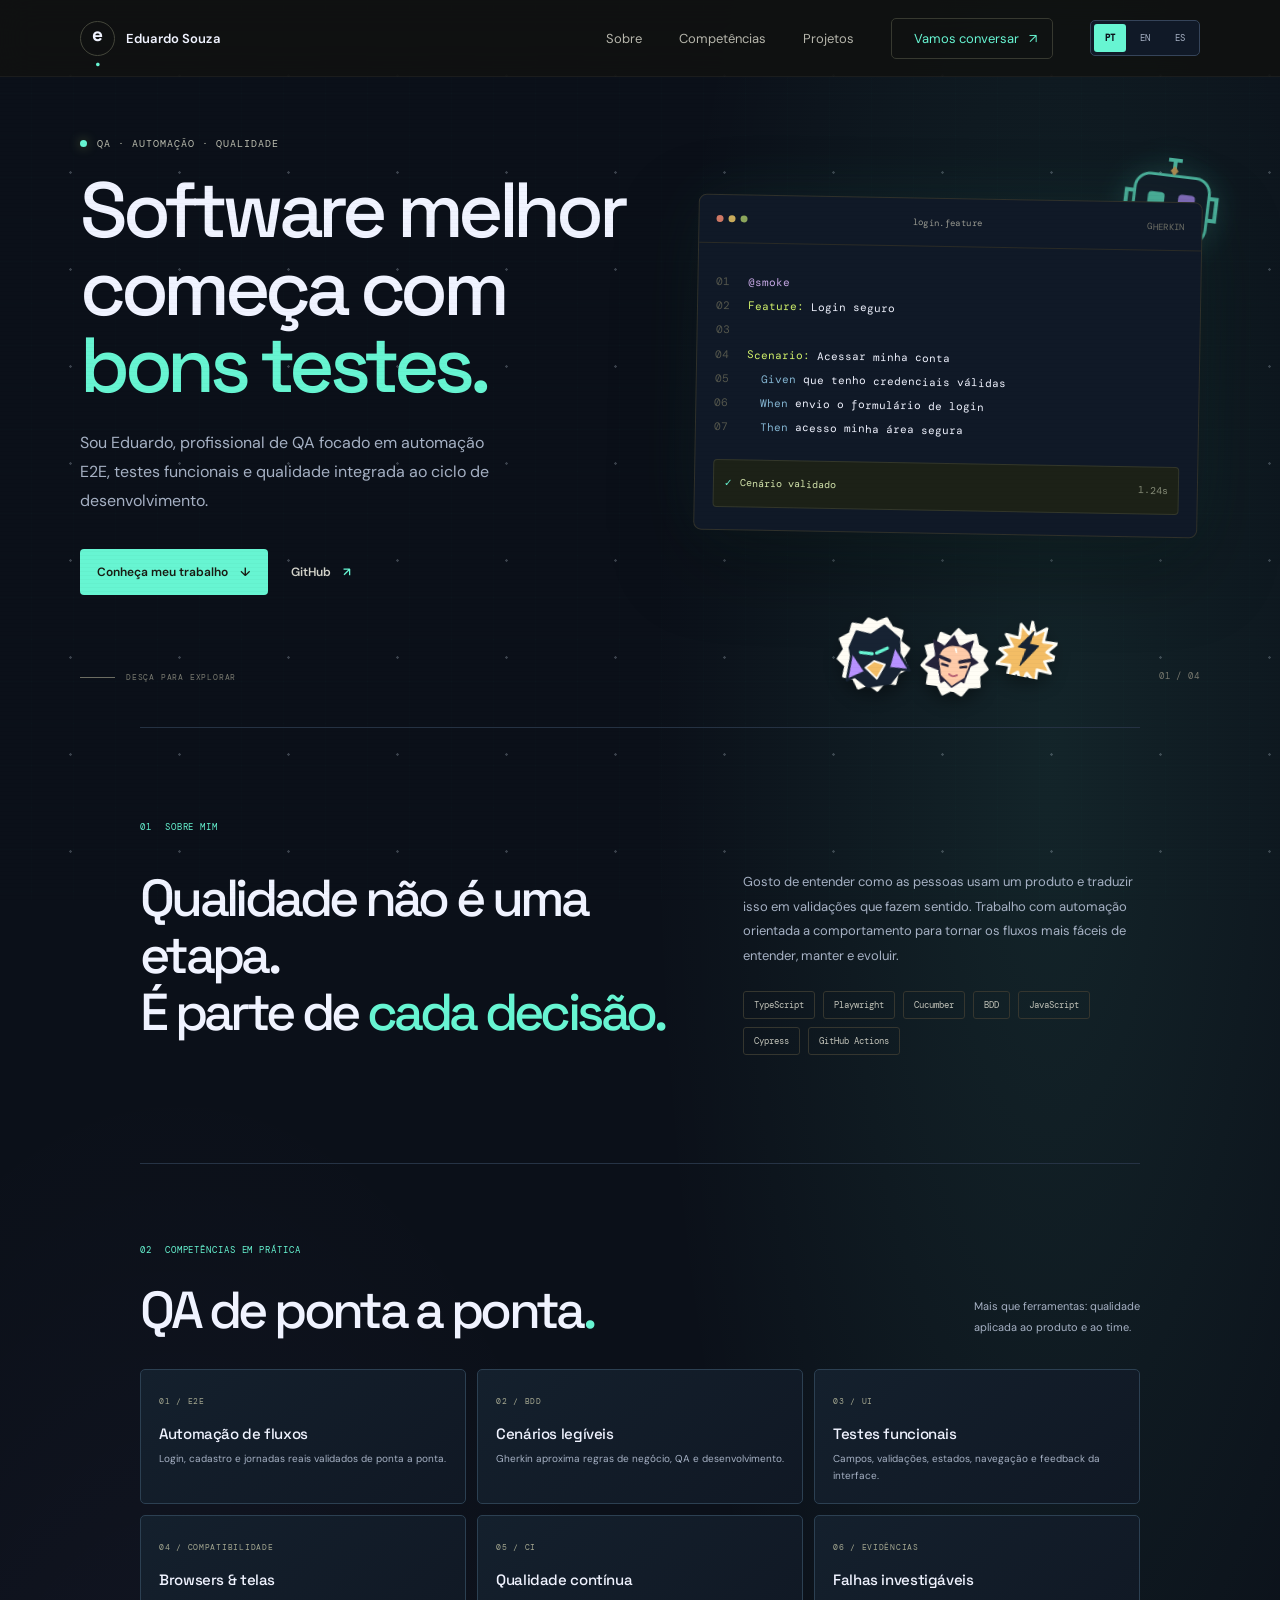
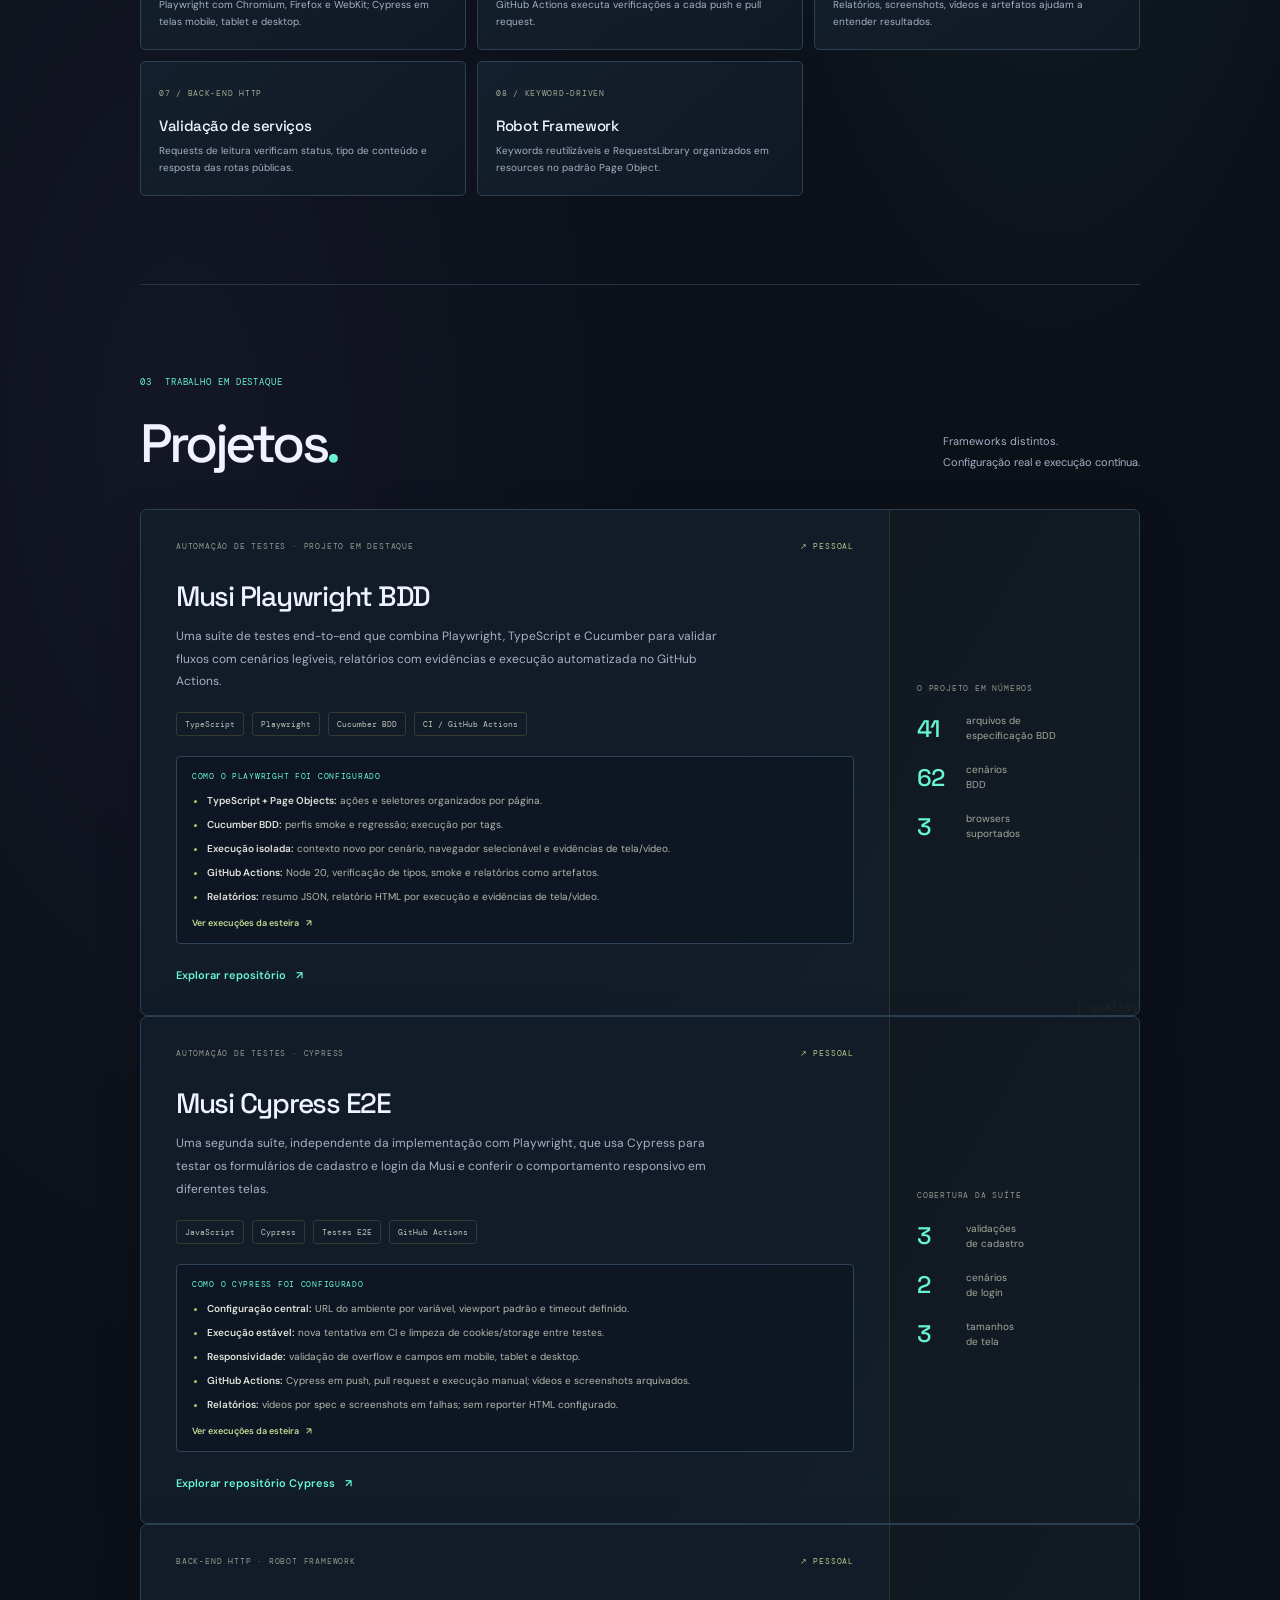
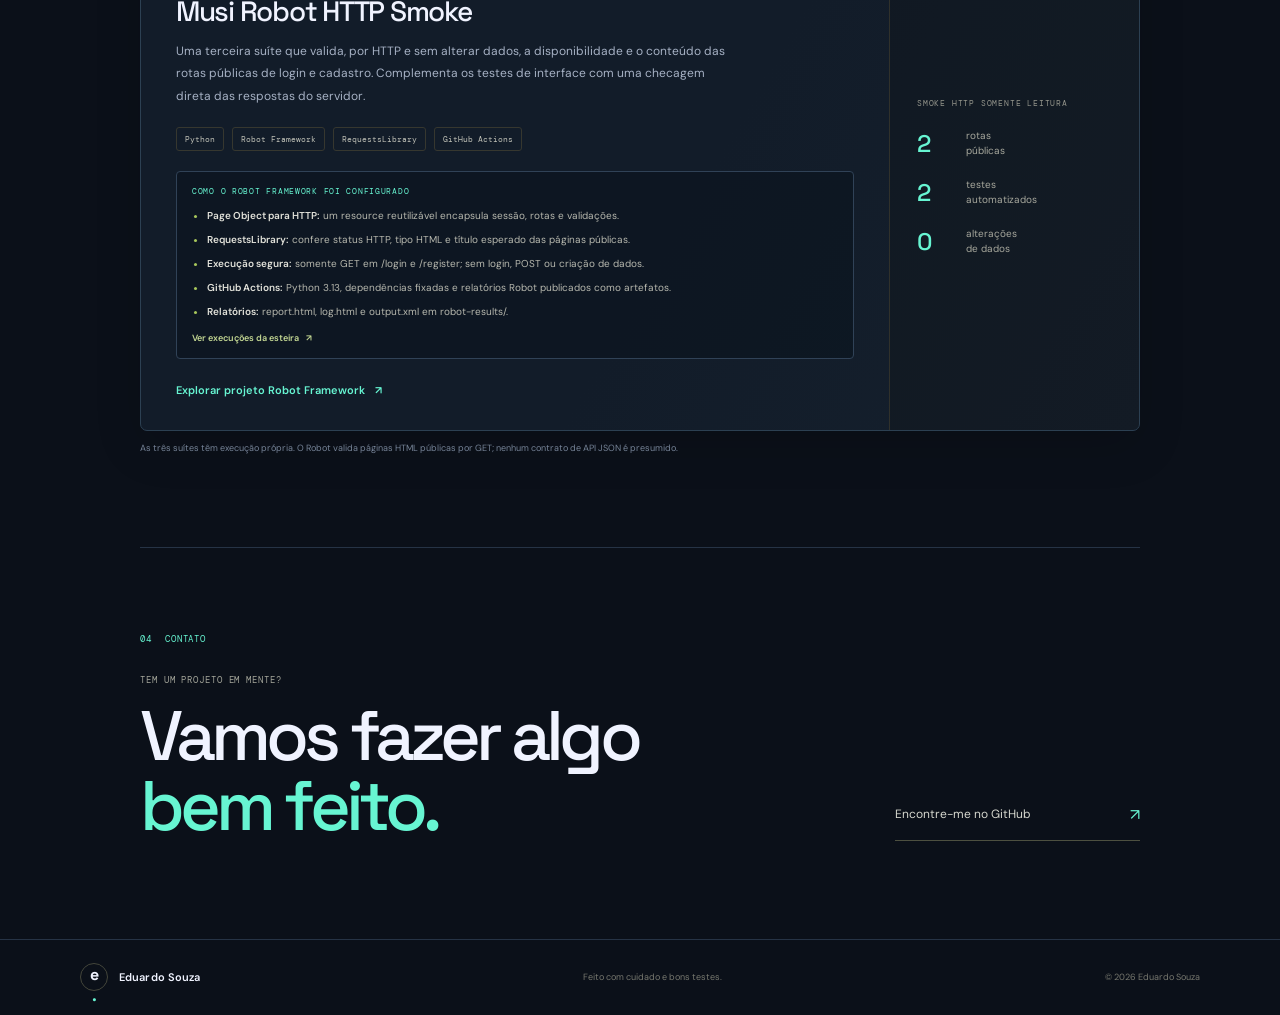
==== index.html @ c103a5ad "feat: add original comic and manga stickers Co-authored-by: Copilot <223556219+Copilot@users.noreply" ====
<!doctype html>
<html lang="pt-BR">
  <head>
    <meta charset="utf-8">
    <meta name="viewport" content="width=device-width, initial-scale=1">
    <meta
      name="description"
      content="Portfólio de Eduardo Souza: qualidade de software, automação de testes e desenvolvimento de soluções confiáveis."
    >
    <meta name="theme-color" content="#0b1019">
    <title>Eduardo Souza — QA & Automação</title>
    <link rel="icon" href="favicon.svg" type="image/svg+xml">
    <link rel="preconnect" href="https://fonts.googleapis.com">
    <link rel="preconnect" href="https://fonts.gstatic.com" crossorigin>
    <link
      href="https://fonts.googleapis.com/css2?family=DM+Mono:wght@400;500&family=DM+Sans:wght@400;500;600;700&family=Space+Grotesk:wght@400;500;600;700&display=swap"
      rel="stylesheet"
    >
    <link rel="stylesheet" href="styles.css?v=stickers-v1">
    <script src="script.js?v=a564b62" defer></script>
  </head>
  <body>
    <a class="skip-link" href="#conteudo" data-i18n="skip">Pular para o conteúdo</a>

    <header class="site-header">
      <nav class="navigation shell" aria-label="Navegação principal" data-i18n-aria="navLabel">
        <a class="wordmark" href="#inicio" aria-label="Eduardo Souza, início" data-i18n-aria="homeLabel">
          <span class="wordmark-mark" aria-hidden="true">e<span>.</span></span>
          <span class="wordmark-name">Eduardo Souza</span>
        </a>
        <button
          class="menu-toggle"
          type="button"
          aria-expanded="false"
          aria-controls="navigation-links"
          aria-label="Abrir menu"
        >
          <span></span>
          <span></span>
        </button>
        <div class="navigation-links" id="navigation-links">
          <a href="#sobre" data-i18n="navAbout">Sobre</a>
          <a href="#competencias" data-i18n="navSkills">Competências</a>
          <a href="#projetos" data-i18n="navProjects">Projetos</a>
          <a class="nav-contact" href="#contato"><span data-i18n="navContact">Vamos conversar</span> <span aria-hidden="true">↗</span></a>
          <div class="language-picker" role="group" aria-label="Selecionar idioma" data-i18n-aria="languageLabel">
            <button type="button" lang="pt-BR" data-language="pt" aria-pressed="true">PT</button>
            <button type="button" lang="en" data-language="en" aria-pressed="false">EN</button>
            <button type="button" lang="es" data-language="es" aria-pressed="false">ES</button>
          </div>
        </div>
      </nav>
    </header>

    <main id="conteudo">
      <section class="hero shell" id="inicio" aria-labelledby="hero-title">
        <div class="hero-copy">
          <p class="eyebrow"><span class="status-dot"></span> <span data-i18n="heroEyebrow">QA · AUTOMAÇÃO · QUALIDADE</span></p>
          <h1 id="hero-title" data-i18n-html="heroTitle">Software melhor<br>começa com <span>bons testes.</span></h1>
          <p class="hero-description" data-i18n="heroDescription">
            Sou Eduardo, profissional de QA focado em automação E2E, testes
            funcionais e qualidade integrada ao ciclo de desenvolvimento.
          </p>
          <div class="hero-actions">
            <a class="button button-primary" href="#projetos"><span data-i18n="heroWork">Conheça meu trabalho</span> <span aria-hidden="true">↓</span></a>
            <a
              class="button button-quiet"
              href="https://github.com/dudutronic"
              target="_blank"
              rel="noreferrer"
            >GitHub <span aria-hidden="true">↗</span></a>
          </div>
        </div>

        <div class="terminal" aria-label="Exemplo de cenário de teste automatizado" data-i18n-aria="terminalLabel">
          <div class="terminal-bar">
            <div class="terminal-dots" aria-hidden="true"><i></i><i></i><i></i></div>
            <span>login.feature</span>
            <span class="terminal-language">GHERKIN</span>
          </div>
          <div class="terminal-code">
            <p><span class="code-muted">01</span> <span class="code-purple">@smoke</span></p>
            <p><span class="code-muted">02</span> <span class="code-green">Feature:</span> <span data-i18n="terminalFeature">Login seguro</span></p>
            <p><span class="code-muted">03</span></p>
            <p><span class="code-muted">04</span> <span class="code-green">Scenario:</span> <span data-i18n="terminalScenario">Acessar minha conta</span></p>
            <p><span class="code-muted">05</span> &nbsp; <span class="code-blue">Given</span> <span data-i18n="terminalGiven">que tenho credenciais válidas</span></p>
            <p><span class="code-muted">06</span> &nbsp; <span class="code-blue">When</span> <span data-i18n="terminalWhen">envio o formulário de login</span></p>
            <p><span class="code-muted">07</span> &nbsp; <span class="code-blue">Then</span> <span data-i18n="terminalThen">acesso minha área segura</span></p>
            <div class="terminal-result"><span aria-hidden="true">✓</span> <span data-i18n="terminalResult">Cenário validado</span> <span class="result-time">1.24s</span></div>
          </div>
        </div>
        <div class="hero-mascot" aria-hidden="true">
          <svg viewBox="0 0 120 120" role="presentation">
            <path d="M60 8v14M53 8h14" fill="none" stroke="currentColor" stroke-width="4" />
            <rect x="22" y="24" width="76" height="66" rx="15" fill="#141d2a" stroke="currentColor" stroke-width="3" />
            <path d="M22 43h-8v22h8m76-22h8v22h-8M38 90v12m44-12v12" fill="none" stroke="currentColor" stroke-width="4" />
            <rect x="36" y="42" width="17" height="17" rx="4" fill="#67f5d2" />
            <rect x="67" y="42" width="17" height="17" rx="4" fill="#b791ff" />
            <path d="M42 73h36" fill="none" stroke="#f3bd65" stroke-width="4" stroke-linecap="round" />
            <path d="m60 14 4 5-4 5-4-5z" fill="#f3bd65" />
          </svg>
          <span>QA-BOT / ONLINE</span>
        </div>
        <div class="sticker-cloud" aria-hidden="true">
          <svg class="sticker sticker-hero" viewBox="0 0 120 120">
            <path d="M60 4 72 12 88 8 94 23 109 31 103 47 115 60 103 73 108 90 91 96 85 111 69 106 56 117 44 105 27 109 22 93 7 87 13 71 3 58 15 45 11 28 28 22 34 8 50 13Z" fill="#fffdf5" stroke="#fffdf5" stroke-width="5" stroke-linejoin="round" />
            <path d="m23 44 15-24 22 9 23-11 20 24-7 51-18 17H42L24 91Z" fill="#172333" stroke="#172333" stroke-width="3" stroke-linejoin="round" />
            <path d="m25 54-14 40 29-8m55-31 16 39-30-8" fill="#b791ff" stroke="#172333" stroke-width="4" stroke-linejoin="round" />
            <path d="m39 54 18 5m7 0 18-5" fill="none" stroke="#67f5d2" stroke-width="5" stroke-linecap="round" />
            <path d="m43 79 15-8 16 8-16 20Z" fill="#f3bd65" stroke="#fffdf5" stroke-width="3" stroke-linejoin="round" />
          </svg>
          <svg class="sticker sticker-manga" viewBox="0 0 120 120">
            <path d="M60 4 73 14 90 10 96 27 112 35 106 52 117 66 104 79 107 97 88 100 78 115 61 107 46 117 36 102 18 102 19 83 5 72 15 56 8 39 27 32 31 14 49 19Z" fill="#fffdf5" stroke="#fffdf5" stroke-width="5" stroke-linejoin="round" />
            <path d="M26 48 20 27l20 9 14-20 11 18 22-13-5 25 17 10-17 11-2 26-21-9-18 13-6-21-23-6 15-16Z" fill="#25233a" stroke="#25233a" stroke-width="3" stroke-linejoin="round" />
            <path d="M31 57q1-25 29-26 28 1 29 26l-8 29-21 17-22-17Z" fill="#ffcba9" stroke="#25233a" stroke-width="3" stroke-linejoin="round" />
            <path d="m34 54 17 5m18 0 17-5" fill="none" stroke="#25233a" stroke-width="6" stroke-linecap="round" />
            <path d="m39 66 10 2m22 0 10-2" fill="none" stroke="#25233a" stroke-width="4" stroke-linecap="round" />
            <path d="M53 82q7 5 14 0" fill="none" stroke="#b65c72" stroke-width="3" stroke-linecap="round" />
            <path d="m59 37 2 6" stroke="#fffdf5" stroke-width="3" stroke-linecap="round" />
          </svg>
          <svg class="sticker sticker-burst" viewBox="0 0 120 120">
            <path d="m60 3 10 25 22-17-2 29 29-2-18 22 25 10-26 10 17 22-29-2 2 29-22-18-8 26-11-25-21 18 2-29-29 2 18-22L2 71l26-10L10 39l29 2-2-29 22 18Z" fill="#f3bd65" stroke="#fffdf5" stroke-width="6" stroke-linejoin="round" />
            <path d="m67 21-27 39h18l-7 38 31-48H62Z" fill="#172333" stroke="#172333" stroke-width="2" stroke-linejoin="round" />
          </svg>
        </div>

        <a class="scroll-hint" href="#sobre"><span class="scroll-line"></span> <span data-i18n="scrollHint">DESÇA PARA EXPLORAR</span></a>
        <span class="hero-index" aria-hidden="true">01 / 04</span>
      </section>

      <section class="about section-shell" id="sobre" aria-labelledby="about-title">
        <div class="section-label"><span>01</span> <span data-i18n="aboutLabel">SOBRE MIM</span></div>
        <div class="about-content">
          <h2 id="about-title" data-i18n-html="aboutTitle">Qualidade não é uma etapa.<br>É parte de <span>cada decisão.</span></h2>
          <div class="about-details">
            <p data-i18n="aboutDescription">
              Gosto de entender como as pessoas usam um produto e traduzir isso
              em validações que fazem sentido. Trabalho com automação orientada
              a comportamento para tornar os fluxos mais fáceis de entender,
              manter e evoluir.
            </p>
            <div class="skill-list" aria-label="Tecnologias e práticas" data-i18n-aria="skillsLabel">
              <span>TypeScript</span>
              <span>Playwright</span>
              <span>Cucumber</span>
              <span>BDD</span>
              <span>JavaScript</span>
              <span>Cypress</span>
              <span>GitHub Actions</span>
            </div>
          </div>
        </div>
      </section>

      <section class="competencies section-shell" id="competencias" aria-labelledby="competencies-title">
        <div class="section-heading">
          <div>
            <div class="section-label"><span>02</span> <span data-i18n="skillsLabelTitle">COMPETÊNCIAS EM PRÁTICA</span></div>
            <h2 id="competencies-title"><span data-i18n="skillsTitle">QA de ponta a ponta</span><span class="accent-dot">.</span></h2>
          </div>
          <p data-i18n-html="skillsIntro">Mais que ferramentas: qualidade<br>aplicada ao produto e ao time.</p>
        </div>

        <div class="competency-grid">
          <article class="competency-card">
            <span class="competency-index" data-i18n="skill1Index">01 / E2E</span>
            <h3 data-i18n="skill1Title">Automação de fluxos</h3>
            <p data-i18n="skill1Description">Login, cadastro e jornadas reais validados de ponta a ponta.</p>
          </article>
          <article class="competency-card">
            <span class="competency-index" data-i18n="skill2Index">02 / BDD</span>
            <h3 data-i18n="skill2Title">Cenários legíveis</h3>
            <p data-i18n="skill2Description">Gherkin aproxima regras de negócio, QA e desenvolvimento.</p>
          </article>
          <article class="competency-card">
            <span class="competency-index" data-i18n="skill3Index">03 / UI</span>
            <h3 data-i18n="skill3Title">Testes funcionais</h3>
            <p data-i18n="skill3Description">Campos, validações, estados, navegação e feedback da interface.</p>
          </article>
          <article class="competency-card">
            <span class="competency-index" data-i18n="skill4Index">04 / COMPATIBILIDADE</span>
            <h3 data-i18n="skill4Title">Browsers & telas</h3>
            <p data-i18n="skill4Description">Playwright com Chromium, Firefox e WebKit; Cypress em telas mobile, tablet e desktop.</p>
          </article>
          <article class="competency-card">
            <span class="competency-index" data-i18n="skill5Index">05 / CI</span>
            <h3 data-i18n="skill5Title">Qualidade contínua</h3>
            <p data-i18n="skill5Description">GitHub Actions executa verificações a cada push e pull request.</p>
          </article>
          <article class="competency-card">
            <span class="competency-index" data-i18n="skill6Index">06 / EVIDÊNCIAS</span>
            <h3 data-i18n="skill6Title">Falhas investigáveis</h3>
            <p data-i18n="skill6Description">Relatórios, screenshots, vídeos e artefatos ajudam a entender resultados.</p>
          </article>
          <article class="competency-card">
            <span class="competency-index" data-i18n="skill7Index">07 / BACK-END HTTP</span>
            <h3 data-i18n="skill7Title">Validação de serviços</h3>
            <p data-i18n="skill7Description">Requests de leitura verificam status, tipo de conteúdo e resposta das rotas públicas.</p>
          </article>
          <article class="competency-card">
            <span class="competency-index" data-i18n="skill8Index">08 / KEYWORD-DRIVEN</span>
            <h3 data-i18n="skill8Title">Robot Framework</h3>
            <p data-i18n="skill8Description">Keywords reutilizáveis e RequestsLibrary organizados em resources no padrão Page Object.</p>
          </article>
        </div>
      </section>

      <section class="projects section-shell" id="projetos" aria-labelledby="projects-title">
        <div class="section-heading">
          <div>
            <div class="section-label"><span>03</span> <span data-i18n="projectsLabel">TRABALHO EM DESTAQUE</span></div>
            <h2 id="projects-title"><span data-i18n="projectsTitle">Projetos</span><span class="accent-dot">.</span></h2>
          </div>
          <p data-i18n-html="projectsIntro">Frameworks distintos.<br>Configuração real e execução contínua.</p>
        </div>

        <article class="project-card">
          <div class="project-main">
            <div class="project-topline">
              <span class="project-category" data-i18n="playwrightCategory">AUTOMAÇÃO DE TESTES · PROJETO EM DESTAQUE</span>
              <span class="project-stars" aria-label="Repositório pessoal" data-i18n-aria="personalRepo" data-i18n="personalRepo">↗ PESSOAL</span>
            </div>
            <h3>Musi Playwright BDD</h3>
            <p class="project-description" data-i18n="playwrightDescription">
              Uma suíte de testes end-to-end que combina Playwright, TypeScript e
              Cucumber para validar fluxos com cenários legíveis, relatórios com
              evidências e execução automatizada no GitHub Actions.
            </p>
            <div class="project-tags" aria-label="Tecnologias do projeto">
              <span>TypeScript</span>
              <span>Playwright</span>
              <span>Cucumber BDD</span>
              <span>CI / GitHub Actions</span>
            </div>
            <div class="framework-config">
              <p class="config-heading" data-i18n="playwrightConfigTitle">COMO O PLAYWRIGHT FOI CONFIGURADO</p>
              <ul>
                <li data-i18n-html="playwrightConfig1"><strong>TypeScript + Page Objects:</strong> ações e seletores organizados por página.</li>
                <li data-i18n-html="playwrightConfig2"><strong>Cucumber BDD:</strong> perfis smoke e regressão; execução por tags.</li>
                <li data-i18n-html="playwrightConfig3"><strong>Execução isolada:</strong> contexto novo por cenário, navegador selecionável e evidências de tela/vídeo.</li>
                <li data-i18n-html="playwrightConfig4"><strong>GitHub Actions:</strong> Node 20, verificação de tipos, smoke e relatórios como artefatos.</li>
                <li data-i18n-html="playwrightConfig5"><strong>Relatórios:</strong> resumo JSON, relatório HTML por execução e evidências de tela/vídeo.</li>
              </ul>
              <a class="config-link" href="https://github.com/dudutronic/musica-ae-qa/actions" target="_blank" rel="noreferrer"><span data-i18n="actionsLink">Ver execuções da esteira</span> <span aria-hidden="true">↗</span></a>
            </div>
            <a
              class="project-link"
              href="https://github.com/dudutronic/musica-ae-qa"
              target="_blank"
              rel="noreferrer"
            ><span data-i18n="playwrightRepoLink">Explorar repositório</span> <span aria-hidden="true">↗</span></a>
          </div>

          <div class="project-aside">
            <p class="aside-label" data-i18n="playwrightStatsLabel">O PROJETO EM NÚMEROS</p>
            <div class="project-stat">
              <strong>41</strong>
              <span data-i18n-html="playwrightStat1">arquivos de<br>especificação BDD</span>
            </div>
            <div class="project-stat">
              <strong>62</strong>
              <span data-i18n-html="playwrightStat2">cenários<br>BDD</span>
            </div>
            <div class="project-stat">
              <strong>3</strong>
              <span data-i18n-html="playwrightStat3">browsers<br>suportados</span>
            </div>
            <div class="aside-decoration" aria-hidden="true">{ quality }</div>
          </div>
        </article>

        <article class="project-card project-card-cypress">
          <div class="project-main">
            <div class="project-topline">
              <span class="project-category" data-i18n="cypressCategory">AUTOMAÇÃO DE TESTES · CYPRESS</span>
              <span class="project-stars" aria-label="Repositório pessoal" data-i18n-aria="personalRepo" data-i18n="personalRepo">↗ PESSOAL</span>
            </div>
            <h3>Musi Cypress E2E</h3>
            <p class="project-description" data-i18n="cypressDescription">
              Uma segunda suíte, independente da implementação com Playwright,
              que usa Cypress para testar os formulários de cadastro e login da
              Musi e conferir o comportamento responsivo em diferentes telas.
            </p>
            <div class="project-tags" aria-label="Tecnologias do projeto Cypress">
              <span>JavaScript</span>
              <span>Cypress</span>
              <span>Testes E2E</span>
              <span>GitHub Actions</span>
            </div>
            <div class="framework-config">
              <p class="config-heading" data-i18n="cypressConfigTitle">COMO O CYPRESS FOI CONFIGURADO</p>
              <ul>
                <li data-i18n-html="cypressConfig1"><strong>Configuração central:</strong> URL do ambiente por variável, viewport padrão e timeout definido.</li>
                <li data-i18n-html="cypressConfig2"><strong>Execução estável:</strong> nova tentativa em CI e limpeza de cookies/storage entre testes.</li>
                <li data-i18n-html="cypressConfig3"><strong>Responsividade:</strong> validação de overflow e campos em mobile, tablet e desktop.</li>
                <li data-i18n-html="cypressConfig4"><strong>GitHub Actions:</strong> Cypress em push, pull request e execução manual; vídeos e screenshots arquivados.</li>
                <li data-i18n-html="cypressConfig5"><strong>Relatórios:</strong> vídeos por spec e screenshots em falhas; sem reporter HTML configurado.</li>
              </ul>
              <a class="config-link" href="https://github.com/dudutronic/musica-ae-qa-cypress/actions" target="_blank" rel="noreferrer"><span data-i18n="actionsLink">Ver execuções da esteira</span> <span aria-hidden="true">↗</span></a>
            </div>
            <a
              class="project-link"
              href="https://github.com/dudutronic/musica-ae-qa-cypress"
              target="_blank"
              rel="noreferrer"
            ><span data-i18n="cypressRepoLink">Explorar repositório Cypress</span> <span aria-hidden="true">↗</span></a>
          </div>

          <div class="project-aside">
            <p class="aside-label" data-i18n="cypressStatsLabel">COBERTURA DA SUÍTE</p>
            <div class="project-stat">
              <strong>3</strong>
              <span data-i18n-html="cypressStat1">validações<br>de cadastro</span>
            </div>
            <div class="project-stat">
              <strong>2</strong>
              <span data-i18n-html="cypressStat2">cenários<br>de login</span>
            </div>
            <div class="project-stat">
              <strong>3</strong>
              <span data-i18n-html="cypressStat3">tamanhos<br>de tela</span>
            </div>
          </div>
        </article>
        <article class="project-card project-card-robot">
          <div class="project-main">
            <div class="project-topline">
              <span class="project-category" data-i18n="robotCategory">BACK-END HTTP · ROBOT FRAMEWORK</span>
              <span class="project-stars" aria-label="Repositório pessoal" data-i18n-aria="personalRepo" data-i18n="personalRepo">↗ PESSOAL</span>
            </div>
            <h3>Musi Robot HTTP Smoke</h3>
            <p class="project-description" data-i18n="robotDescription">
              Uma terceira suíte que valida, por HTTP e sem alterar dados, a
              disponibilidade e o conteúdo das rotas públicas de login e
              cadastro. Complementa os testes de interface com uma checagem
              direta das respostas do servidor.
            </p>
            <div class="project-tags" aria-label="Tecnologias do projeto Robot Framework">
              <span>Python</span>
              <span>Robot Framework</span>
              <span>RequestsLibrary</span>
              <span>GitHub Actions</span>
            </div>
            <div class="framework-config">
              <p class="config-heading" data-i18n="robotConfigTitle">COMO O ROBOT FRAMEWORK FOI CONFIGURADO</p>
              <ul>
                <li data-i18n-html="robotConfig1"><strong>Page Object para HTTP:</strong> um resource reutilizável encapsula sessão, rotas e validações.</li>
                <li data-i18n-html="robotConfig2"><strong>RequestsLibrary:</strong> confere status HTTP, tipo HTML e título esperado das páginas públicas.</li>
                <li data-i18n-html="robotConfig3"><strong>Execução segura:</strong> somente GET em /login e /register; sem login, POST ou criação de dados.</li>
                <li data-i18n-html="robotConfig4"><strong>GitHub Actions:</strong> Python 3.13, dependências fixadas e relatórios Robot publicados como artefatos.</li>
                <li data-i18n-html="robotConfig5"><strong>Relatórios:</strong> report.html, log.html e output.xml em robot-results/.</li>
              </ul>
              <a class="config-link" href="https://github.com/dudutronic/musica-ae-qa-robot-api/actions" target="_blank" rel="noreferrer"><span data-i18n="actionsLink">Ver execuções da esteira</span> <span aria-hidden="true">↗</span></a>
            </div>
            <a
              class="project-link"
              href="https://github.com/dudutronic/musica-ae-qa-robot-api"
              target="_blank"
              rel="noreferrer"
            ><span data-i18n="robotRepoLink">Explorar projeto Robot Framework</span> <span aria-hidden="true">↗</span></a>
          </div>

          <div class="project-aside">
            <p class="aside-label" data-i18n="robotStatsLabel">SMOKE HTTP SOMENTE LEITURA</p>
            <div class="project-stat">
              <strong>2</strong>
              <span data-i18n-html="robotStat1">rotas<br>públicas</span>
            </div>
            <div class="project-stat">
              <strong>2</strong>
              <span data-i18n-html="robotStat2">testes<br>automatizados</span>
            </div>
            <div class="project-stat">
              <strong>0</strong>
              <span data-i18n-html="robotStat3">alterações<br>de dados</span>
            </div>
          </div>
        </article>
        <p class="project-note" data-i18n="projectNote">As três suítes têm execução própria. O Robot valida páginas HTML públicas por GET; nenhum contrato de API JSON é presumido.</p>
      </section>

      <section class="contact section-shell" id="contato" aria-labelledby="contact-title">
        <div class="section-label"><span>04</span> <span data-i18n="contactLabel">CONTATO</span></div>
        <div class="contact-content">
          <div>
            <p class="eyebrow" data-i18n="contactEyebrow">TEM UM PROJETO EM MENTE?</p>
            <h2 id="contact-title" data-i18n-html="contactTitle">Vamos fazer algo<br><span>bem feito.</span></h2>
          </div>
          <a
            class="contact-link"
            href="https://github.com/dudutronic"
            target="_blank"
            rel="noreferrer"
          >
            <span data-i18n="contactLink">Encontre-me no GitHub</span>
            <span class="contact-arrow" aria-hidden="true">↗</span>
          </a>
        </div>
      </section>
    </main>

    <footer class="site-footer">
      <div class="footer-inner shell">
        <a class="wordmark footer-wordmark" href="#inicio" aria-label="Eduardo Souza, início" data-i18n-aria="homeLabel">
          <span class="wordmark-mark" aria-hidden="true">e<span>.</span></span>
          <span class="wordmark-name">Eduardo Souza</span>
        </a>
        <p data-i18n="footerNote">Feito com cuidado e bons testes.</p>
        <span>© <span id="current-year">2025</span> Eduardo Souza</span>
      </div>
    </footer>
  </body>
</html>
---- styles.css ----
:root {
  color-scheme: dark;
  --background: #0b1019;
  --surface: #111a27;
  --surface-raised: #172333;
  --text: #f0f3ff;
  --muted: #a6b1c4;
  --subtle: #768397;
  --accent: #67f5d2;
  --line: #263345;
  --purple: #b791ff;
  --amber: #f3bd65;
  --mono: "DM Mono", monospace;
  --sans: "DM Sans", sans-serif;
  --display: "Space Grotesk", sans-serif;
}

* {
  box-sizing: border-box;
}

html {
  scroll-behavior: smooth;
  scroll-padding-top: 6rem;
}

body {
  min-width: 320px;
  margin: 0;
  background:
    radial-gradient(ellipse at 82% 18%, rgb(103 245 210 / 9%), transparent 25rem),
    radial-gradient(ellipse at 14% 48%, rgb(183 145 255 / 5%), transparent 30rem),
    var(--background);
  color: var(--text);
  font-family: var(--sans);
  -webkit-font-smoothing: antialiased;
}

body::before {
  position: fixed;
  z-index: 0;
  inset: 0;
  background-image:
    radial-gradient(circle, rgb(230 242 255 / 52%) 0 1px, transparent 1.5px),
    linear-gradient(rgb(103 245 210 / 3%) 1px, transparent 1px),
    linear-gradient(90deg, rgb(103 245 210 / 3%) 1px, transparent 1px);
  background-position: 16px 27px, center center, center center;
  background-size: 109px 97px, 42px 42px, 42px 42px;
  content: "";
  opacity: 0.42;
  pointer-events: none;
}

body::after {
  position: fixed;
  z-index: 8;
  inset: 0;
  background: repeating-linear-gradient(transparent 0 3px, rgb(0 0 0 / 4%) 4px);
  content: "";
  pointer-events: none;
}

a {
  color: inherit;
  text-decoration: none;
}

a:focus-visible,
button:focus-visible {
  outline: 2px solid var(--accent);
  outline-offset: 5px;
}

::selection {
  background: var(--accent);
  color: var(--background);
}

.shell {
  width: min(1120px, calc(100% - 64px));
  margin-inline: auto;
}

.section-shell {
  width: min(1000px, calc(100% - 64px));
  margin-inline: auto;
}

.skip-link {
  position: absolute;
  z-index: 20;
  top: 12px;
  left: 12px;
  padding: 10px 14px;
  transform: translateY(-160%);
  background: var(--accent);
  color: var(--background);
  font-weight: 700;
}

.skip-link:focus {
  transform: translateY(0);
}

.site-header {
  position: sticky;
  z-index: 10;
  top: 0;
  border-bottom: 1px solid rgb(255 255 255 / 5%);
  background: rgb(17 18 16 / 88%);
  backdrop-filter: blur(16px);
}

main,
.site-footer {
  position: relative;
  z-index: 1;
}

.navigation,
.navigation-links,
.wordmark {
  display: flex;
  align-items: center;
}

.navigation {
  min-height: 76px;
  justify-content: space-between;
}

.wordmark {
  gap: 11px;
}

.wordmark-mark {
  display: grid;
  width: 35px;
  height: 35px;
  place-items: center;
  border: 1px solid #44463b;
  border-radius: 50%;
  font-family: var(--display);
  font-size: 19px;
  font-weight: 700;
}

.wordmark-mark span {
  color: var(--accent);
}

.wordmark-name {
  font-size: 13px;
  font-weight: 600;
  letter-spacing: 0.01em;
}

.navigation-links {
  gap: 37px;
  color: #b6b6ac;
  font-size: 13px;
}

.language-picker {
  display: inline-flex;
  gap: 3px;
  padding: 3px;
  border: 1px solid #35445a;
  border-radius: 5px;
  background: #101927;
}

.language-picker button {
  min-width: 32px;
  min-height: 28px;
  padding: 0 6px;
  border: 0;
  border-radius: 3px;
  background: transparent;
  color: #a6b1c4;
  cursor: pointer;
  font-family: var(--mono);
  font-size: 9px;
}

.language-picker button[aria-pressed="true"] {
  background: var(--accent);
  color: #0b1019;
  font-weight: 700;
}

.language-picker button:hover:not([aria-pressed="true"]) {
  color: var(--text);
}

.navigation-links a {
  transition: color 160ms ease;
}

.navigation-links a:hover {
  color: var(--text);
}

.navigation-links .nav-contact {
  padding: 11px 15px;
  border: 1px solid #373930;
  border-radius: 5px;
  color: var(--text);
}

.nav-contact span {
  margin-left: 7px;
  color: var(--accent);
}

.menu-toggle {
  display: none;
}

.hero {
  position: relative;
  display: grid;
  min-height: 650px;
  grid-template-columns: 1.05fr 0.95fr;
  align-items: center;
  gap: 58px;
  padding-top: 30px;
  padding-bottom: 102px;
}

.hero-mascot {
  position: absolute;
  z-index: 0;
  top: 75px;
  right: -28px;
  display: grid;
  width: 118px;
  justify-items: center;
  gap: 3px;
  color: var(--accent);
  opacity: 0.7;
  pointer-events: none;
  transform: rotate(7deg);
}

.hero-copy,
.terminal {
  position: relative;
  z-index: 1;
}

.hero-mascot svg {
  width: 100%;
  filter: drop-shadow(0 0 17px rgb(103 245 210 / 25%));
}

.hero-mascot span {
  color: var(--amber);
  font-family: var(--mono);
  font-size: 7px;
  letter-spacing: 0.12em;
}

.sticker-cloud {
  position: absolute;
  z-index: 2;
  right: 13%;
  bottom: 30px;
  display: flex;
  align-items: center;
  gap: 7px;
  pointer-events: none;
}

.sticker {
  width: 76px;
  filter: drop-shadow(0 7px 8px rgb(0 0 0 / 35%));
}

.sticker-hero {
  transform: rotate(-9deg) translateY(-5px);
}

.sticker-manga {
  width: 70px;
  transform: rotate(7deg) translateY(3px);
}

.sticker-burst {
  width: 57px;
  transform: rotate(11deg) translateY(-11px);
}

.eyebrow,
.section-label,
.project-category,
.project-stars,
.aside-label,
.terminal-bar,
.scroll-hint,
.hero-index {
  font-family: var(--mono);
  font-size: 10px;
  letter-spacing: 0.1em;
}

.eyebrow {
  display: flex;
  align-items: center;
  gap: 10px;
  margin: 0 0 22px;
  color: #bbbdaf;
}

.status-dot {
  width: 7px;
  height: 7px;
  border-radius: 50%;
  background: var(--accent);
  box-shadow: 0 0 12px rgb(211 243 107 / 40%);
}

.hero h1,
.about h2,
.section-heading h2,
.contact h2 {
  margin: 0;
  font-family: var(--display);
  font-weight: 500;
  letter-spacing: -0.07em;
}

.hero h1 {
  max-width: 620px;
  font-size: clamp(52px, 6.1vw, 78px);
  line-height: 0.99;
}

.hero h1 span,
.about h2 span,
.contact h2 span {
  color: var(--accent);
}

.hero-description {
  max-width: 430px;
  margin: 25px 0 0;
  color: var(--muted);
  font-size: 16px;
  line-height: 1.8;
}

.hero-actions {
  display: flex;
  align-items: center;
  gap: 23px;
  margin-top: 33px;
}

.button {
  display: inline-flex;
  min-height: 46px;
  align-items: center;
  justify-content: center;
  gap: 12px;
  border-radius: 4px;
  font-size: 12px;
  font-weight: 600;
  transition: transform 160ms ease, background 160ms ease;
}

.button:hover {
  transform: translateY(-2px);
}

.button-primary {
  padding: 0 17px;
  background: var(--accent);
  color: #191b12;
}

.button-primary:hover {
  background: #e2ff83;
}

.button-quiet {
  color: #d2d2c9;
}

.button-quiet span {
  color: var(--accent);
}

.terminal {
  overflow: hidden;
  border: 1px solid #30312b;
  border-radius: 8px;
  background: #101927;
  box-shadow: 0 28px 80px rgb(0 0 0 / 35%), 0 0 70px rgb(103 245 210 / 7%);
  transform: rotate(1deg);
}

.terminal-bar {
  display: flex;
  height: 48px;
  align-items: center;
  justify-content: space-between;
  padding: 0 17px;
  border-bottom: 1px solid #2a2b26;
  color: #999a91;
  font-size: 9px;
  letter-spacing: 0.04em;
}

.terminal-dots {
  display: flex;
  gap: 5px;
}

.terminal-dots i {
  width: 7px;
  height: 7px;
  border-radius: 50%;
  background: #5a5c50;
}

.terminal-dots i:first-child {
  background: #cf7865;
}

.terminal-dots i:nth-child(2) {
  background: #c9ab5b;
}

.terminal-dots i:nth-child(3) {
  background: #8ca65c;
}

.terminal-language {
  color: #6d6e65;
}

.terminal-code {
  padding: 26px 18px 22px;
  font-family: var(--mono);
  font-size: clamp(9px, 1vw, 11px);
  line-height: 2.2;
  white-space: nowrap;
}

.terminal-code p {
  margin: 0;
}

.code-muted {
  display: inline-block;
  width: 25px;
  color: #55574d;
}

.code-purple {
  color: #c8a9e7;
}

.code-green {
  color: #d3f36b;
}

.code-blue {
  color: #85b7d4;
}

.terminal-result {
  display: flex;
  align-items: center;
  gap: 8px;
  margin-top: 21px;
  padding: 12px 10px;
  border: 1px solid #33372a;
  border-radius: 4px;
  background: #1c2117;
  color: #d4e5ac;
  font-size: 10px;
}

.terminal-result > span:first-child {
  color: var(--accent);
}

.result-time {
  margin-left: auto;
  color: #858b77;
}

.scroll-hint {
  position: absolute;
  bottom: 45px;
  left: 0;
  display: flex;
  align-items: center;
  gap: 11px;
  color: #797a70;
  font-size: 8px;
}

.scroll-line {
  width: 35px;
  height: 1px;
  background: #6c6d62;
}

.hero-index {
  position: absolute;
  right: 0;
  bottom: 45px;
  color: #77786e;
  font-size: 9px;
}

.about {
  padding-top: 93px;
  padding-bottom: 108px;
  border-top: 1px solid var(--line);
}

.section-label {
  display: flex;
  align-items: center;
  gap: 13px;
  color: #9c9d93;
  font-size: 9px;
}

.section-label > span {
  color: var(--accent);
}

.about-content {
  display: grid;
  grid-template-columns: 1.15fr 0.85fr;
  gap: 66px;
  margin-top: 37px;
}

.about h2 {
  font-size: clamp(36px, 4.2vw, 52px);
  line-height: 1.1;
}

.about-details p,
.section-heading > p,
.project-description {
  margin: 0;
  color: var(--muted);
  font-size: 13px;
  line-height: 1.9;
}

.skill-list,
.project-tags {
  display: flex;
  flex-wrap: wrap;
  gap: 8px;
}

.skill-list {
  margin-top: 22px;
}

.skill-list span,
.project-tags span {
  padding: 7px 10px;
  border: 1px solid #35362f;
  border-radius: 3px;
  color: #c1c2b8;
  font-family: var(--mono);
  font-size: 9px;
}

.projects {
  padding-top: 91px;
  padding-bottom: 93px;
  border-top: 1px solid var(--line);
}

.competencies {
  padding-top: 80px;
  padding-bottom: 88px;
  border-top: 1px solid var(--line);
}

.competencies .section-heading {
  margin-bottom: 26px;
}

.competencies .section-heading h2 {
  font-size: clamp(38px, 4.5vw, 52px);
}

.competency-grid {
  display: grid;
  grid-template-columns: repeat(3, minmax(0, 1fr));
  gap: 11px;
}

.competency-card {
  min-height: 135px;
  padding: 18px;
  border: 1px solid #2c4052;
  border-radius: 5px;
  background: linear-gradient(140deg, #14202d, #101824);
}

.competency-index,
.config-heading {
  color: #a4a790;
  font-family: var(--mono);
  font-size: 8px;
  letter-spacing: 0.09em;
}

.competency-card h3 {
  margin: 15px 0 7px;
  font-family: var(--display);
  font-size: 15px;
  font-weight: 500;
  letter-spacing: -0.025em;
}

.competency-card p {
  margin: 0;
  color: var(--muted);
  font-size: 10px;
  line-height: 1.7;
}

.section-heading {
  display: flex;
  align-items: end;
  justify-content: space-between;
  margin-bottom: 31px;
}

.section-heading h2 {
  margin-top: 21px;
  font-size: 54px;
}

.accent-dot {
  color: var(--accent);
}

.section-heading > p {
  padding-bottom: 5px;
  font-size: 11px;
}

.project-card {
  display: grid;
  min-height: 355px;
  grid-template-columns: 1fr 250px;
  overflow: hidden;
  border: 1px solid #2c4052;
  border-radius: 7px;
  background: linear-gradient(120deg, #121c29 55%, #15202d);
  box-shadow: 0 15px 48px rgb(0 0 0 / 14%);
}

.project-main {
  padding: 31px 35px;
}

.project-topline {
  display: flex;
  align-items: center;
  justify-content: space-between;
  gap: 12px;
}

.project-category,
.project-stars,
.aside-label {
  color: #95968c;
  font-size: 8px;
}

.project-stars {
  color: #b6c886;
}

.project-main h3 {
  margin: 27px 0 11px;
  font-family: var(--display);
  font-size: 28px;
  font-weight: 500;
  letter-spacing: -0.045em;
}

.project-description {
  max-width: 555px;
  font-size: 12px;
}

.project-tags {
  margin-top: 19px;
}

.project-tags span {
  padding: 6px 8px;
  border-color: #36372f;
  font-size: 8px;
}

.framework-config {
  margin-top: 20px;
  padding: 14px 15px 12px;
  border: 1px solid #304257;
  border-radius: 4px;
  background: rgb(5 12 21 / 35%);
}

.config-heading {
  margin: 0;
  color: var(--accent);
}

.framework-config ul {
  display: grid;
  gap: 7px;
  margin: 11px 0 0;
  padding-left: 15px;
  color: #b7b8ae;
  font-size: 10px;
  line-height: 1.7;
}

.framework-config li::marker {
  color: #a8c75b;
}

.framework-config strong {
  color: #e2e2da;
  font-weight: 600;
}

.config-link {
  display: inline-flex;
  align-items: center;
  gap: 7px;
  margin-top: 12px;
  color: #c5d994;
  font-size: 9px;
  font-weight: 600;
}

.config-link:hover {
  color: var(--accent);
}

.project-link {
  display: inline-flex;
  align-items: center;
  gap: 10px;
  margin-top: 24px;
  color: var(--accent);
  font-size: 11px;
  font-weight: 600;
}

.project-link:hover {
  color: #e1fd92;
}

.project-aside {
  position: relative;
  display: flex;
  flex-direction: column;
  justify-content: center;
  gap: 18px;
  overflow: hidden;
  padding: 30px 27px;
  border-left: 1px solid #30312b;
  background: rgb(13 14 12 / 25%);
}

.aside-label {
  margin: 0 0 2px;
}

.project-stat {
  display: flex;
  align-items: center;
  gap: 12px;
}

.project-stat strong {
  min-width: 37px;
  color: var(--accent);
  font-family: var(--display);
  font-size: 24px;
  font-weight: 500;
  letter-spacing: -0.06em;
}

.project-stat > span {
  color: #a7a89d;
  font-size: 10px;
  line-height: 1.5;
}

.aside-decoration {
  position: absolute;
  right: -14px;
  bottom: 0;
  color: rgb(211 243 107 / 5%);
  font-family: var(--mono);
  font-size: 12px;
}

.project-note {
  margin: 11px 0 0;
  color: var(--subtle);
  font-size: 9px;
}

.contact {
  padding-top: 85px;
  padding-bottom: 98px;
  border-top: 1px solid var(--line);
}

.contact-content {
  display: flex;
  align-items: end;
  justify-content: space-between;
  gap: 28px;
  margin-top: 29px;
}

.contact .eyebrow {
  margin-bottom: 15px;
  color: #a4a59a;
  font-size: 9px;
}

.contact h2 {
  font-size: clamp(48px, 6vw, 70px);
  line-height: 1;
}

.contact-link {
  display: flex;
  min-width: 245px;
  align-items: center;
  justify-content: space-between;
  gap: 19px;
  padding: 15px 0;
  border-bottom: 1px solid #4d5040;
  color: #d6d7ce;
  font-size: 12px;
  transition: border-color 160ms ease, color 160ms ease;
}

.contact-link:hover {
  border-color: var(--accent);
  color: var(--accent);
}

.contact-arrow {
  color: var(--accent);
  font-size: 16px;
}

.site-footer {
  border-top: 1px solid var(--line);
}

.footer-inner {
  display: flex;
  min-height: 75px;
  align-items: center;
  justify-content: space-between;
  gap: 20px;
}

.footer-wordmark .wordmark-mark {
  width: 28px;
  height: 28px;
  font-size: 16px;
}

.footer-wordmark .wordmark-name {
  font-size: 11px;
}

.footer-inner > p,
.footer-inner > span {
  color: #77786f;
  font-size: 9px;
}

@media (min-width: 1500px) {
  .hero {
    min-height: 720px;
  }
}

@media (max-width: 800px) {
  .sticker-cloud {
    position: relative;
    right: auto;
    bottom: auto;
    justify-content: center;
    margin-top: -22px;
  }

  .hero-mascot {
    right: 0;
    width: 96px;
  }

  .hero {
    min-height: 0;
    grid-template-columns: 1fr;
    gap: 48px;
    padding-top: 93px;
    padding-bottom: 107px;
  }

  .hero-copy {
    max-width: 620px;
  }

  .terminal {
    width: min(100%, 560px);
    justify-self: center;
    transform: none;
  }

  .about-content {
    grid-template-columns: 1fr;
    gap: 24px;
  }

  .project-card {
    grid-template-columns: 1fr 210px;
  }

  .competency-grid {
    grid-template-columns: repeat(2, minmax(0, 1fr));
  }

  .project-main {
    padding: 27px 23px;
  }

  .project-aside {
    padding: 27px 19px;
  }
}

@media (max-width: 560px) {
  .shell,
  .section-shell {
    width: calc(100% - 40px);
  }

  .navigation {
    min-height: 66px;
  }

  .menu-toggle {
    display: flex;
    width: 40px;
    height: 40px;
    flex-direction: column;
    align-items: center;
    justify-content: center;
    gap: 6px;
    border: 1px solid #35362f;
    border-radius: 4px;
    background: transparent;
    cursor: pointer;
  }

  .menu-toggle span {
    width: 15px;
    height: 1px;
    background: var(--text);
  }

  .navigation-links {
    position: absolute;
    top: 65px;
    right: 0;
    left: 0;
    display: none;
    align-items: stretch;
    gap: 0;
    padding: 8px 20px 19px;
    border-bottom: 1px solid var(--line);
    background: #141512;
  }

  .navigation-links.is-open {
    display: flex;
    flex-direction: column;
  }

  .navigation-links > a {
    padding: 14px 0;
  }

  .navigation-links .nav-contact {
    margin-top: 5px;
    padding: 12px;
  }

  .language-picker {
    align-self: flex-start;
    margin-top: 10px;
  }

  .hero {
    gap: 37px;
    padding-top: 79px;
    padding-bottom: 90px;
  }

  .hero h1 {
    font-size: clamp(47px, 12vw, 66px);
  }

  .hero-mascot {
    top: 12px;
    right: -2px;
    width: 76px;
  }

  .sticker {
    width: 61px;
  }

  .sticker-manga {
    width: 56px;
  }

  .sticker-burst {
    width: 45px;
  }

  .hero-description {
    font-size: 14px;
  }

  .hero-actions {
    gap: 15px;
  }

  .button {
    font-size: 10px;
  }

  .terminal-code {
    overflow-x: auto;
    padding: 20px 12px 17px;
    font-size: 8px;
  }

  .terminal-bar {
    padding: 0 12px;
  }

  .scroll-hint,
  .hero-index {
    bottom: 33px;
  }

  .about,
  .competencies,
  .projects,
  .contact {
    padding-top: 69px;
    padding-bottom: 74px;
  }

  .about-content {
    gap: 20px;
    margin-top: 28px;
  }

  .about h2 {
    font-size: 36px;
  }

  .about-details p {
    font-size: 12px;
  }

  .section-heading {
    align-items: start;
    flex-direction: column;
    gap: 12px;
  }

  .section-heading h2 {
    margin-top: 17px;
    font-size: 48px;
  }

  .competencies .section-heading h2 {
    font-size: 40px;
  }

  .competency-grid {
    grid-template-columns: 1fr;
  }

  .competency-card {
    min-height: 0;
    padding: 16px;
  }

  .competency-card h3 {
    margin-top: 11px;
  }

  .project-card {
    grid-template-columns: 1fr;
  }

  .project-main {
    padding: 24px 19px 26px;
  }

  .project-topline {
    align-items: start;
  }

  .project-category,
  .project-stars {
    font-size: 7px;
  }

  .project-main h3 {
    font-size: 25px;
  }

  .project-aside {
    display: grid;
    grid-template-columns: repeat(3, 1fr);
    gap: 14px 8px;
    padding: 20px 19px;
    border-top: 1px solid #30312b;
    border-left: 0;
  }

  .aside-label {
    grid-column: 1 / -1;
  }

  .project-stat {
    align-items: start;
    flex-direction: column;
    gap: 3px;
  }

  .project-stat > span {
    font-size: 9px;
  }

  .aside-decoration {
    display: none;
  }

  .contact-content {
    align-items: start;
    flex-direction: column;
    gap: 28px;
  }

  .contact h2 {
    font-size: 54px;
  }

  .contact-link {
    width: 100%;
    min-width: 0;
  }

  .footer-inner {
    min-height: 70px;
    flex-wrap: wrap;
    justify-content: space-between;
    gap: 9px 16px;
    padding-block: 16px;
  }

  .footer-inner > p {
    order: 1;
    width: 100%;
    margin: 0;
  }
}

@media (prefers-reduced-motion: reduce) {
  *,
  *::before,
  *::after {
    scroll-behavior: auto !important;
    transition-duration: 0.01ms !important;
  }
}
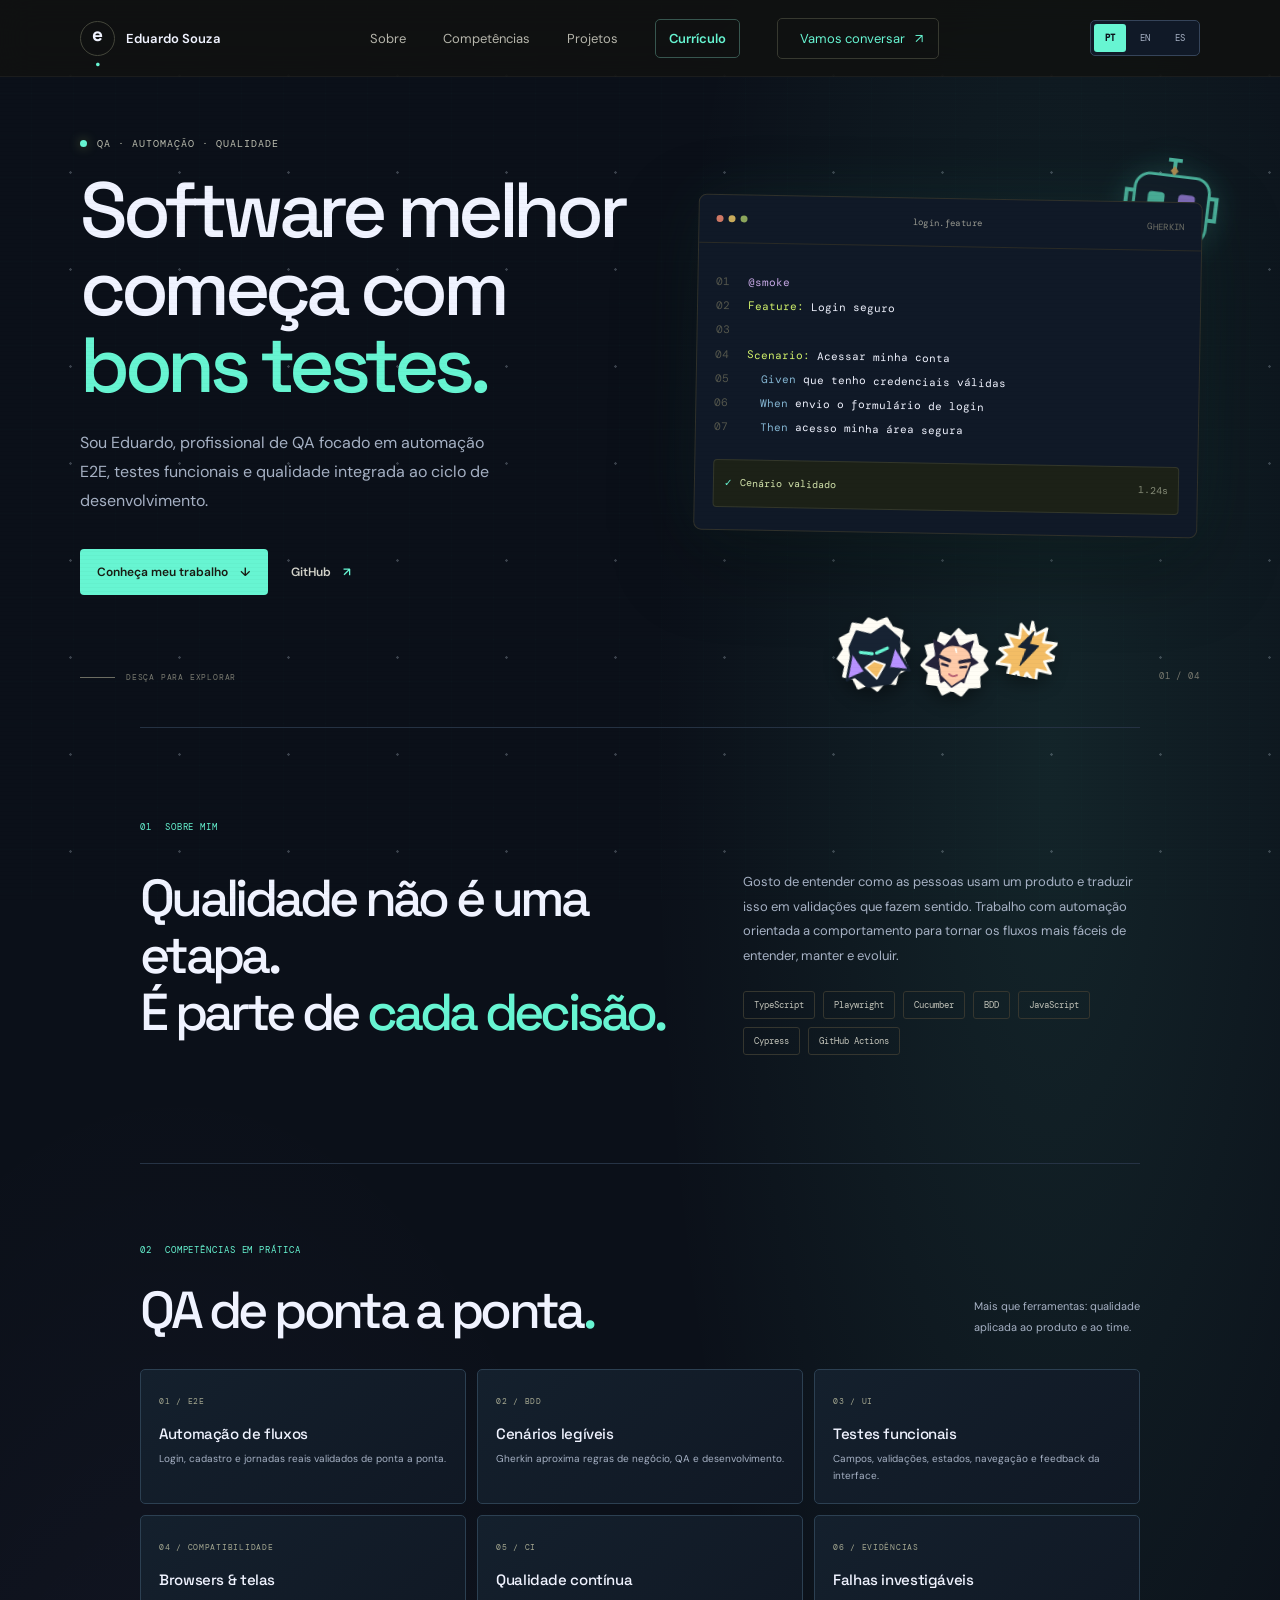
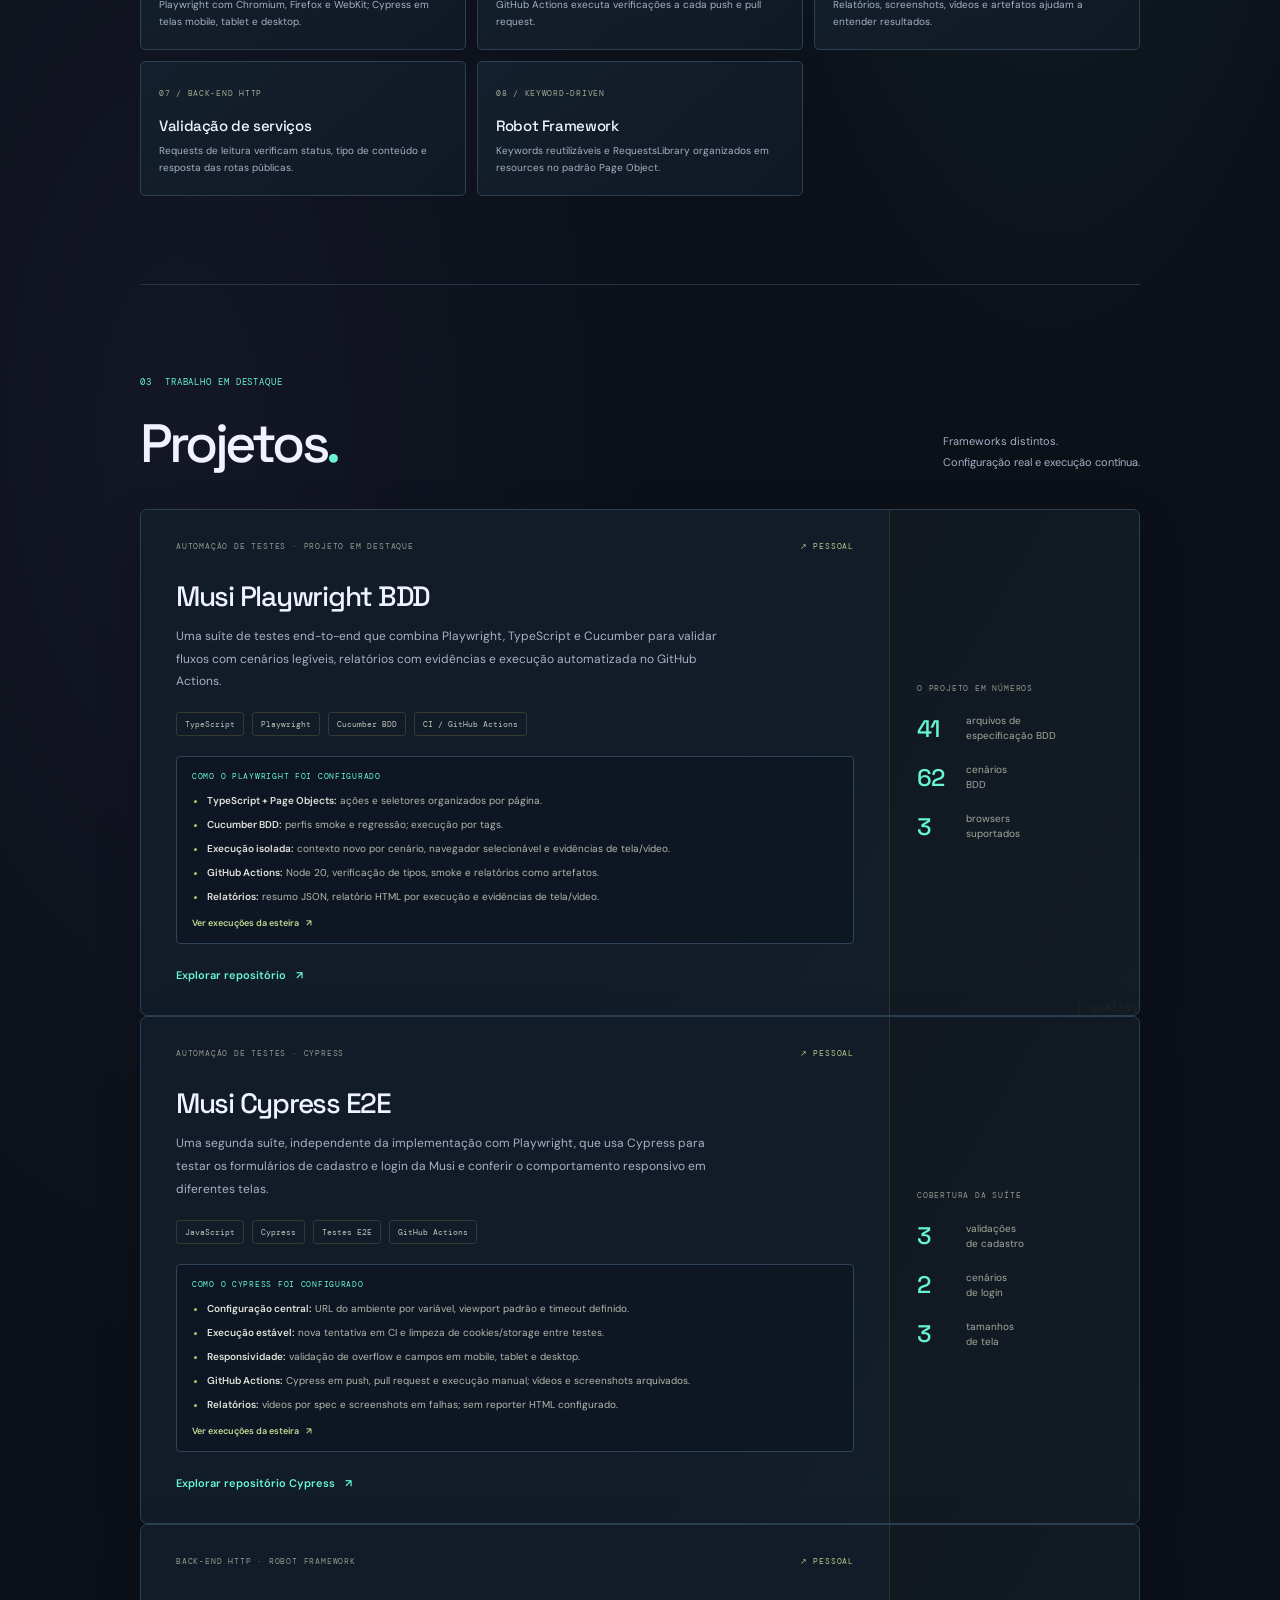
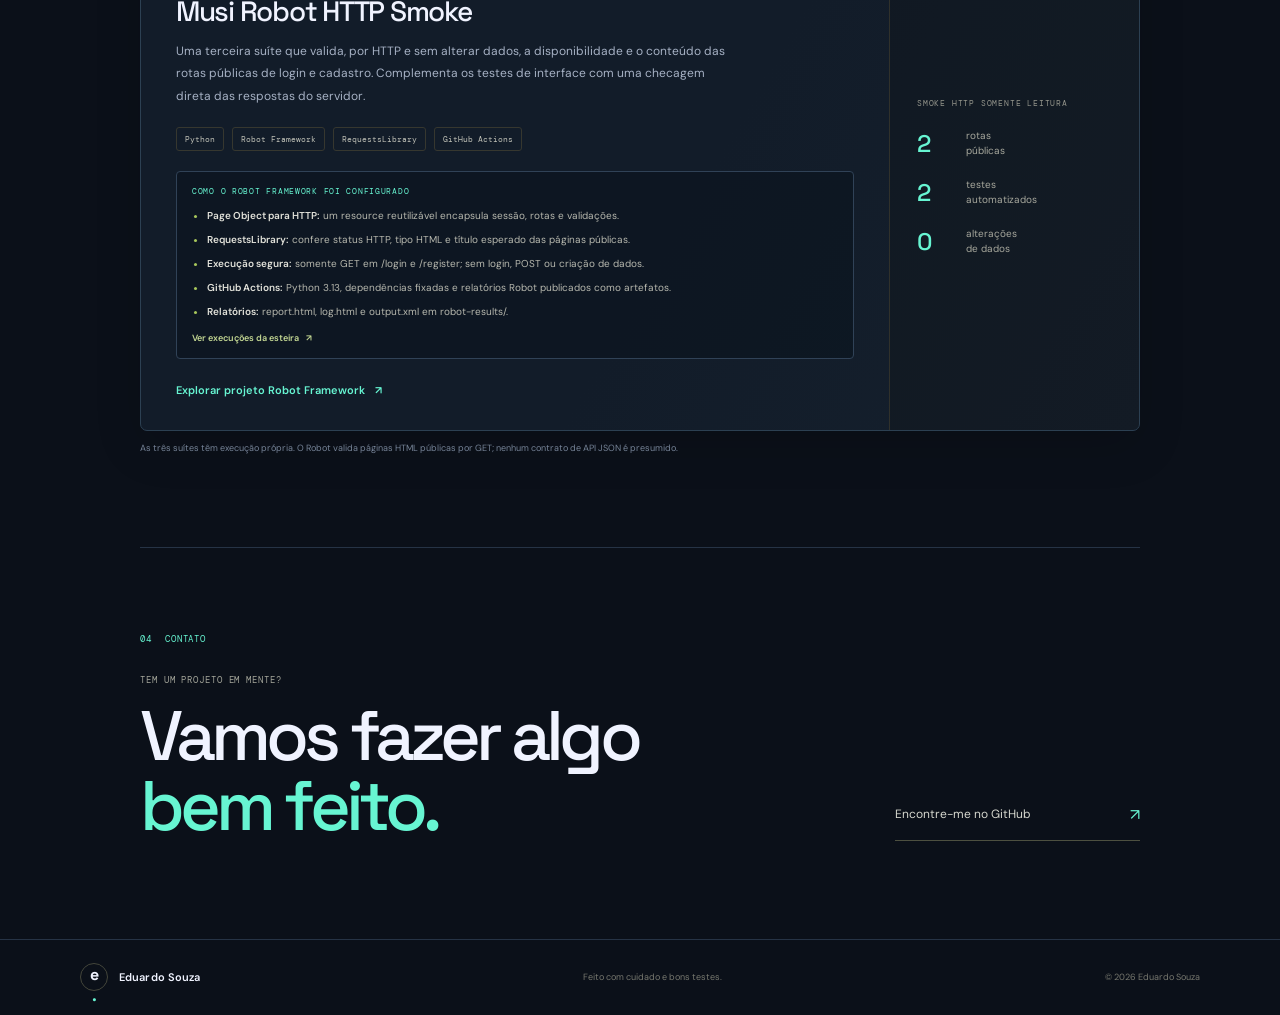
==== commit 93075707: "feat: add multilingual resume page and responsive header Co-authored-by: Copilot <223556219+Copilot@" ====
--- a/index.html
+++ b/index.html
@@ -16,8 +16,8 @@
       href="https://fonts.googleapis.com/css2?family=DM+Mono:wght@400;500&family=DM+Sans:wght@400;500;600;700&family=Space+Grotesk:wght@400;500;600;700&display=swap"
       rel="stylesheet"
     >
-    <link rel="stylesheet" href="styles.css?v=stickers-v1">
-    <script src="script.js?v=a564b62" defer></script>
+    <link rel="stylesheet" href="styles.css?v=resume-v2">
+    <script src="script.js?v=resume-v2" defer></script>
   </head>
   <body>
     <a class="skip-link" href="#conteudo" data-i18n="skip">Pular para o conteúdo</a>
@@ -28,26 +28,29 @@
           <span class="wordmark-mark" aria-hidden="true">e<span>.</span></span>
           <span class="wordmark-name">Eduardo Souza</span>
         </a>
-        <button
-          class="menu-toggle"
-          type="button"
-          aria-expanded="false"
-          aria-controls="navigation-links"
-          aria-label="Abrir menu"
-        >
-          <span></span>
-          <span></span>
-        </button>
         <div class="navigation-links" id="navigation-links">
           <a href="#sobre" data-i18n="navAbout">Sobre</a>
           <a href="#competencias" data-i18n="navSkills">Competências</a>
           <a href="#projetos" data-i18n="navProjects">Projetos</a>
+          <a class="nav-resume" href="resume.html" data-i18n="navResume">Currículo</a>
           <a class="nav-contact" href="#contato"><span data-i18n="navContact">Vamos conversar</span> <span aria-hidden="true">↗</span></a>
+        </div>
+        <div class="header-controls">
           <div class="language-picker" role="group" aria-label="Selecionar idioma" data-i18n-aria="languageLabel">
             <button type="button" lang="pt-BR" data-language="pt" aria-pressed="true">PT</button>
             <button type="button" lang="en" data-language="en" aria-pressed="false">EN</button>
             <button type="button" lang="es" data-language="es" aria-pressed="false">ES</button>
           </div>
+          <button
+            class="menu-toggle"
+            type="button"
+            aria-expanded="false"
+            aria-controls="navigation-links"
+            aria-label="Abrir menu"
+          >
+            <span></span>
+            <span></span>
+          </button>
         </div>
       </nav>
     </header>
--- a/styles.css
+++ b/styles.css
@@ -119,6 +119,7 @@
 
 .navigation,
 .navigation-links,
+.header-controls,
 .wordmark {
   display: flex;
   align-items: center;
@@ -159,6 +160,18 @@
   gap: 37px;
   color: #b6b6ac;
   font-size: 13px;
+}
+
+.header-controls {
+  gap: 10px;
+}
+
+.navigation-links .nav-resume {
+  padding: 10px 13px;
+  border: 1px solid #37564f;
+  border-radius: 5px;
+  color: var(--accent);
+  font-weight: 600;
 }
 
 .language-picker {
@@ -217,6 +230,12 @@
   display: none;
 }
 
+.menu-toggle span {
+  width: 15px;
+  height: 1px;
+  background: var(--text);
+}
+
 .hero {
   position: relative;
   display: grid;
@@ -899,6 +918,236 @@
   font-size: 9px;
 }
 
+.resume-layout {
+  padding-top: 68px;
+  padding-bottom: 48px;
+}
+
+.resume-heading {
+  display: flex;
+  align-items: end;
+  justify-content: space-between;
+  gap: 25px;
+  padding-bottom: 27px;
+  border-bottom: 1px solid var(--line);
+}
+
+.resume-heading .section-label {
+  margin: 0 0 15px;
+}
+
+.resume-heading h1 {
+  margin: 0;
+  font-family: var(--display);
+  font-size: clamp(34px, 5vw, 58px);
+  font-weight: 500;
+  letter-spacing: -0.06em;
+  line-height: 1.05;
+}
+
+.resume-role {
+  margin: 12px 0 0;
+  color: var(--accent);
+  font-size: 14px;
+}
+
+.resume-print {
+  flex: 0 0 auto;
+  min-height: 42px;
+  padding: 0 13px;
+}
+
+.resume-grid {
+  display: grid;
+  grid-template-columns: minmax(210px, 0.32fr) minmax(0, 1fr);
+  gap: 34px;
+  padding-top: 28px;
+}
+
+.resume-sidebar,
+.resume-main {
+  min-width: 0;
+}
+
+.resume-sidebar {
+  display: flex;
+  flex-direction: column;
+  gap: 17px;
+}
+
+.resume-panel,
+.resume-section {
+  border: 1px solid #2c4052;
+  border-radius: 6px;
+  background: linear-gradient(140deg, #121c29, #101824);
+}
+
+.resume-panel {
+  padding: 17px;
+}
+
+.resume-panel h2,
+.resume-section > h2 {
+  margin: 0 0 14px;
+  color: var(--accent);
+  font-family: var(--mono);
+  font-size: 10px;
+  font-weight: 500;
+  letter-spacing: 0.09em;
+  line-height: 1.6;
+}
+
+.resume-panel > a,
+.resume-panel > p {
+  display: block;
+  margin: 0 0 9px;
+  color: #c3ccda;
+  font-size: 11px;
+  line-height: 1.65;
+  overflow-wrap: anywhere;
+}
+
+.resume-panel > a:hover,
+.resume-project-link:hover,
+.resume-back:hover {
+  color: var(--accent);
+}
+
+.resume-panel > :last-child {
+  margin-bottom: 0;
+}
+
+.resume-tags {
+  display: flex;
+  flex-wrap: wrap;
+  gap: 6px;
+}
+
+.resume-tags span {
+  padding: 5px 7px;
+  border: 1px solid #35465a;
+  border-radius: 3px;
+  color: #cad3e2;
+  font-family: var(--mono);
+  font-size: 8px;
+  line-height: 1.4;
+}
+
+.resume-panel .resume-note,
+.resume-print-hint {
+  margin-top: 11px;
+  color: var(--subtle);
+  font-size: 9px;
+}
+
+.resume-section {
+  margin-bottom: 17px;
+  padding: 20px;
+}
+
+.resume-section > h2 {
+  margin-bottom: 17px;
+  color: var(--text);
+  font-family: var(--display);
+  font-size: 20px;
+  font-weight: 500;
+  letter-spacing: -0.025em;
+}
+
+.resume-summary > p,
+.resume-entry-compact > p {
+  margin: 0;
+  color: #bac5d5;
+  font-size: 12px;
+  line-height: 1.8;
+}
+
+.resume-entry {
+  padding: 0 0 18px;
+  border-bottom: 1px solid #293849;
+}
+
+.resume-entry + .resume-entry {
+  padding-top: 18px;
+}
+
+.resume-entry:last-child {
+  padding-bottom: 0;
+  border-bottom: 0;
+}
+
+.resume-entry-heading {
+  display: flex;
+  align-items: start;
+  justify-content: space-between;
+  gap: 15px;
+}
+
+.resume-entry-heading h3 {
+  margin: 0;
+  color: var(--text);
+  font-family: var(--display);
+  font-size: 15px;
+  font-weight: 600;
+  line-height: 1.5;
+}
+
+.resume-entry-heading p {
+  margin: 3px 0 0;
+  color: var(--accent);
+  font-size: 11px;
+  line-height: 1.6;
+}
+
+.resume-date {
+  flex: 0 0 auto;
+  padding-top: 3px;
+  color: #9daac0;
+  font-family: var(--mono);
+  font-size: 9px;
+  line-height: 1.6;
+  text-align: right;
+}
+
+.resume-entry ul {
+  display: grid;
+  gap: 6px;
+  margin: 11px 0 0;
+  padding-left: 17px;
+  color: #b7c2d1;
+  font-size: 10px;
+  line-height: 1.7;
+}
+
+.resume-entry li::marker {
+  color: var(--accent);
+}
+
+.resume-entry-compact {
+  padding-bottom: 0;
+  border-bottom: 0;
+}
+
+.resume-project-link,
+.resume-back {
+  display: inline-flex;
+  margin-top: 12px;
+  color: #c2d7d2;
+  font-size: 10px;
+  font-weight: 600;
+  overflow-wrap: anywhere;
+}
+
+.resume-print-hint {
+  margin: 0;
+  text-align: right;
+}
+
+.resume-back {
+  margin-top: 15px;
+  color: var(--accent);
+}
+
 @media (min-width: 1500px) {
   .hero {
     min-height: 720px;
@@ -906,6 +1155,15 @@
 }
 
 @media (max-width: 800px) {
+  .navigation-links {
+    gap: 16px;
+  }
+
+  .navigation-links .nav-contact,
+  .navigation-links .nav-resume {
+    padding-inline: 10px;
+  }
+
   .sticker-cloud {
     position: relative;
     right: auto;
@@ -957,9 +1215,27 @@
   .project-aside {
     padding: 27px 19px;
   }
-}
-
-@media (max-width: 560px) {
+
+  .resume-grid {
+    grid-template-columns: 1fr;
+  }
+
+  .resume-main {
+    order: -1;
+  }
+
+  .resume-sidebar {
+    display: grid;
+    grid-template-columns: repeat(2, minmax(0, 1fr));
+    align-items: start;
+  }
+
+  .resume-sidebar .resume-panel:first-child {
+    grid-column: 1 / -1;
+  }
+}
+
+@media (max-width: 760px) {
   .shell,
   .section-shell {
     width: calc(100% - 40px);
@@ -967,6 +1243,10 @@
 
   .navigation {
     min-height: 66px;
+  }
+
+  .header-controls {
+    gap: 8px;
   }
 
   .menu-toggle {
@@ -983,23 +1263,18 @@
     cursor: pointer;
   }
 
-  .menu-toggle span {
-    width: 15px;
-    height: 1px;
-    background: var(--text);
-  }
-
   .navigation-links {
     position: absolute;
     top: 65px;
-    right: 0;
-    left: 0;
+    right: max(20px, calc((100% - 1120px) / 2));
+    left: max(20px, calc((100% - 1120px) / 2));
     display: none;
     align-items: stretch;
     gap: 0;
     padding: 8px 20px 19px;
     border-bottom: 1px solid var(--line);
-    background: #141512;
+    background: #101927;
+    box-shadow: 0 16px 30px rgb(0 0 0 / 28%);
   }
 
   .navigation-links.is-open {
@@ -1011,14 +1286,14 @@
     padding: 14px 0;
   }
 
+  .navigation-links .nav-resume,
   .navigation-links .nav-contact {
     margin-top: 5px;
     padding: 12px;
   }
 
-  .language-picker {
-    align-self: flex-start;
-    margin-top: 10px;
+  .navigation-links .nav-resume {
+    text-align: center;
   }
 
   .hero {
@@ -1188,6 +1463,52 @@
     min-width: 0;
   }
 
+  .resume-layout {
+    padding-top: 44px;
+    padding-bottom: 34px;
+  }
+
+  .resume-heading {
+    align-items: start;
+    flex-direction: column;
+    gap: 18px;
+  }
+
+  .resume-heading h1 {
+    font-size: 38px;
+  }
+
+  .resume-grid {
+    gap: 15px;
+    padding-top: 16px;
+  }
+
+  .resume-section {
+    padding: 16px;
+  }
+
+  .resume-entry-heading {
+    flex-direction: column;
+    gap: 3px;
+  }
+
+  .resume-date {
+    text-align: left;
+  }
+
+  .resume-sidebar {
+    grid-template-columns: 1fr;
+  }
+
+  .resume-sidebar .resume-panel:first-child {
+    grid-column: auto;
+  }
+
+  .resume-print-hint {
+    text-align: left;
+    line-height: 1.6;
+  }
+
   .footer-inner {
     min-height: 70px;
     flex-wrap: wrap;
@@ -1211,3 +1532,82 @@
     transition-duration: 0.01ms !important;
   }
 }
+
+@media print {
+  @page {
+    margin: 14mm;
+    size: A4;
+  }
+
+  body {
+    min-width: 0;
+    background: #fff;
+    color: #172333;
+    -webkit-print-color-adjust: exact;
+    print-color-adjust: exact;
+  }
+
+  body::before,
+  body::after,
+  .site-header,
+  .site-footer,
+  .resume-print,
+  .resume-print-hint,
+  .resume-back {
+    display: none !important;
+  }
+
+  .resume-layout {
+    width: 100%;
+    padding: 0;
+  }
+
+  .resume-heading {
+    padding-bottom: 12px;
+  }
+
+  .resume-heading h1,
+  .resume-section > h2,
+  .resume-entry-heading h3 {
+    color: #172333;
+  }
+
+  .resume-grid {
+    grid-template-columns: minmax(160px, 0.3fr) minmax(0, 1fr);
+    gap: 14px;
+    padding-top: 14px;
+  }
+
+  .resume-sidebar {
+    display: flex;
+  }
+
+  .resume-main {
+    order: initial;
+  }
+
+  .resume-panel,
+  .resume-section {
+    break-inside: avoid;
+    background: #f5f8fb;
+    box-shadow: none;
+  }
+
+  .resume-panel > a,
+  .resume-panel > p,
+  .resume-summary > p,
+  .resume-entry-compact > p,
+  .resume-entry ul {
+    color: #34445a;
+  }
+
+  .resume-entry-heading p,
+  .resume-date,
+  .resume-tags span {
+    color: #41645d;
+  }
+
+  .resume-entry {
+    break-inside: avoid;
+  }
+}
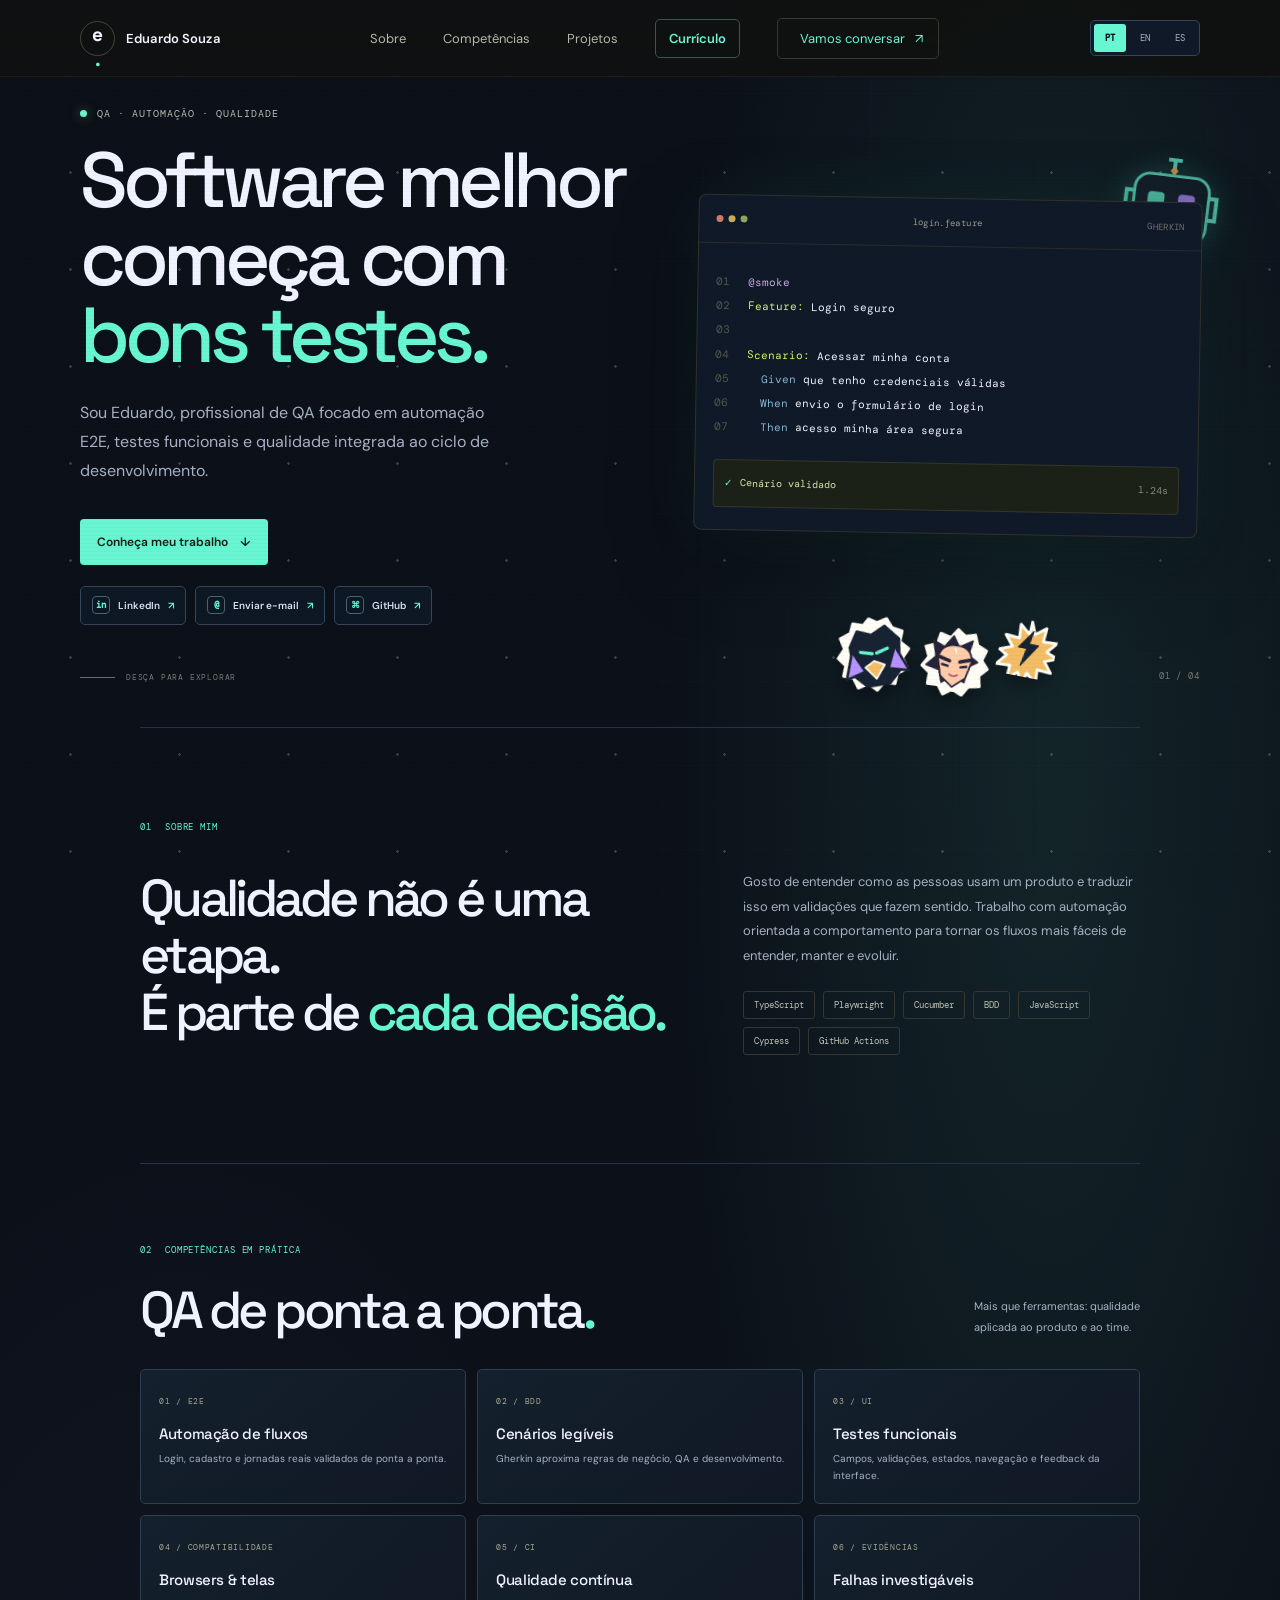
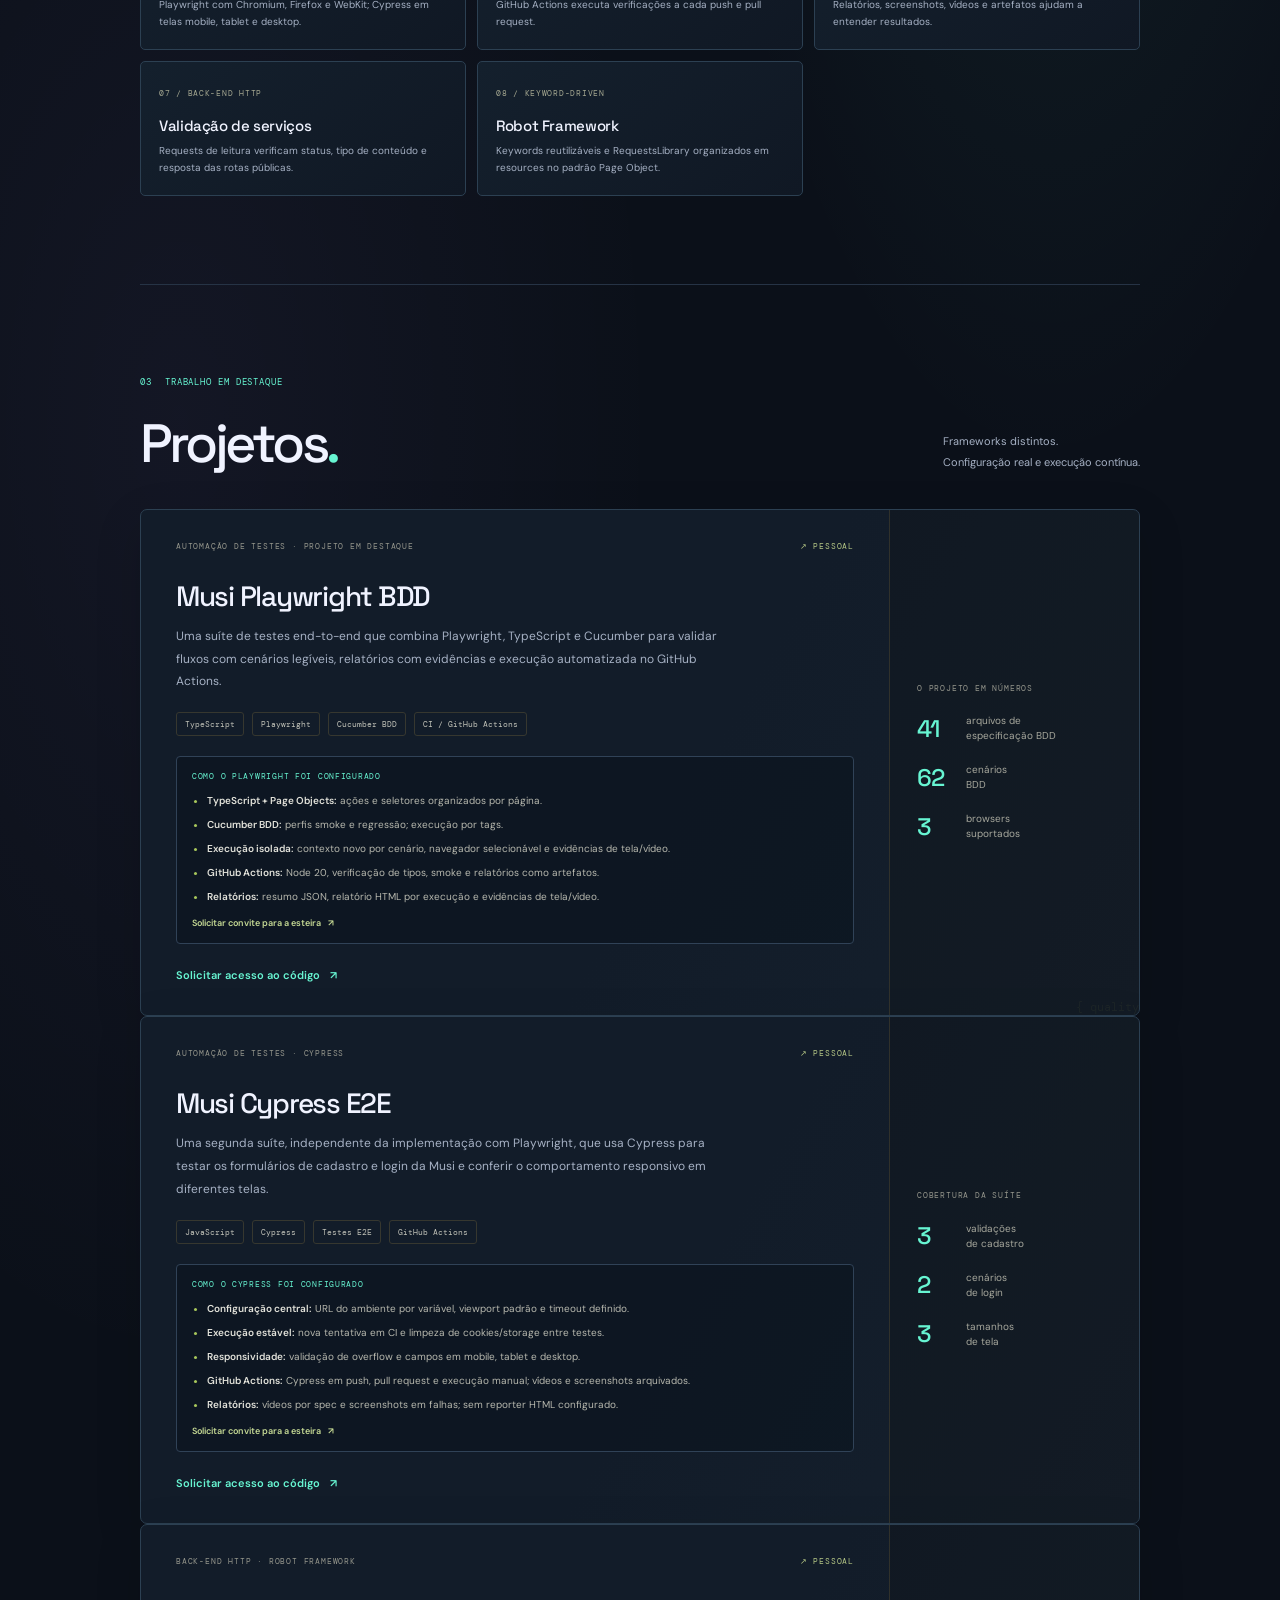
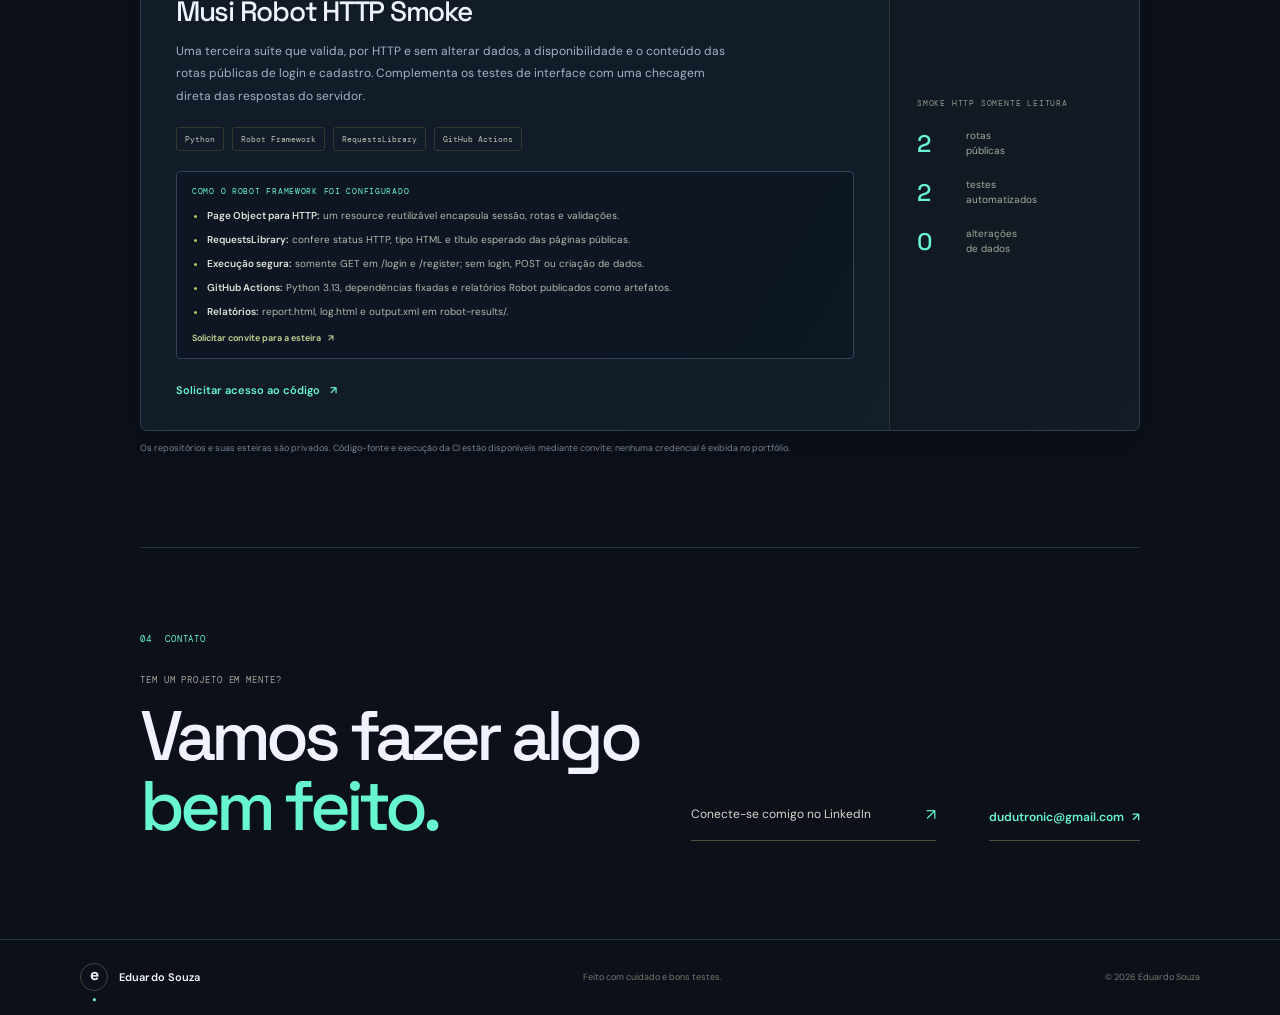
==== commit 3a3d2004: "feat: protect private project access and highlight contact Co-authored-by: Copilot <223556219+Copilo" ====
--- a/index.html
+++ b/index.html
@@ -16,8 +16,8 @@
       href="https://fonts.googleapis.com/css2?family=DM+Mono:wght@400;500&family=DM+Sans:wght@400;500;600;700&family=Space+Grotesk:wght@400;500;600;700&display=swap"
       rel="stylesheet"
     >
-    <link rel="stylesheet" href="styles.css?v=resume-v2">
-    <script src="script.js?v=resume-v2" defer></script>
+    <link rel="stylesheet" href="styles.css?v=private-projects-v2">
+    <script src="script.js?v=private-projects-v2" defer></script>
   </head>
   <body>
     <a class="skip-link" href="#conteudo" data-i18n="skip">Pular para o conteúdo</a>
@@ -66,12 +66,23 @@
           </p>
           <div class="hero-actions">
             <a class="button button-primary" href="#projetos"><span data-i18n="heroWork">Conheça meu trabalho</span> <span aria-hidden="true">↓</span></a>
-            <a
-              class="button button-quiet"
-              href="https://github.com/dudutronic"
-              target="_blank"
-              rel="noreferrer"
-            >GitHub <span aria-hidden="true">↗</span></a>
+          </div>
+          <div class="hero-socials" aria-label="Contato e redes profissionais" data-i18n-aria="heroContactLabel">
+            <a class="hero-social-link" href="https://www.linkedin.com/in/eduardo-henrique-nilo-de-souza/" target="_blank" rel="noreferrer">
+              <span class="social-icon" aria-hidden="true">in</span>
+              <span data-i18n="linkedinLink">LinkedIn</span>
+              <span aria-hidden="true">↗</span>
+            </a>
+            <a class="hero-social-link" href="mailto:dudutronic@gmail.com">
+              <span class="social-icon" aria-hidden="true">@</span>
+              <span data-i18n="emailLink">Enviar e-mail</span>
+              <span aria-hidden="true">↗</span>
+            </a>
+            <a class="hero-social-link" href="https://github.com/dudutronic" target="_blank" rel="noreferrer">
+              <span class="social-icon" aria-hidden="true">⌘</span>
+              <span>GitHub</span>
+              <span aria-hidden="true">↗</span>
+            </a>
           </div>
         </div>
 
@@ -244,13 +255,11 @@
                 <li data-i18n-html="playwrightConfig4"><strong>GitHub Actions:</strong> Node 20, verificação de tipos, smoke e relatórios como artefatos.</li>
                 <li data-i18n-html="playwrightConfig5"><strong>Relatórios:</strong> resumo JSON, relatório HTML por execução e evidências de tela/vídeo.</li>
               </ul>
-              <a class="config-link" href="https://github.com/dudutronic/musica-ae-qa/actions" target="_blank" rel="noreferrer"><span data-i18n="actionsLink">Ver execuções da esteira</span> <span aria-hidden="true">↗</span></a>
+              <a class="config-link" href="mailto:dudutronic@gmail.com?subject=Solicitar%20acesso%20%C3%A0%20esteira%20Playwright"><span data-i18n="requestPipelineAccess">Solicitar convite para a esteira</span> <span aria-hidden="true">↗</span></a>
             </div>
             <a
               class="project-link"
-              href="https://github.com/dudutronic/musica-ae-qa"
-              target="_blank"
-              rel="noreferrer"
+              href="mailto:dudutronic@gmail.com?subject=Solicitar%20acesso%20ao%20c%C3%B3digo%20Playwright"
             ><span data-i18n="playwrightRepoLink">Explorar repositório</span> <span aria-hidden="true">↗</span></a>
           </div>
 
@@ -299,13 +308,11 @@
                 <li data-i18n-html="cypressConfig4"><strong>GitHub Actions:</strong> Cypress em push, pull request e execução manual; vídeos e screenshots arquivados.</li>
                 <li data-i18n-html="cypressConfig5"><strong>Relatórios:</strong> vídeos por spec e screenshots em falhas; sem reporter HTML configurado.</li>
               </ul>
-              <a class="config-link" href="https://github.com/dudutronic/musica-ae-qa-cypress/actions" target="_blank" rel="noreferrer"><span data-i18n="actionsLink">Ver execuções da esteira</span> <span aria-hidden="true">↗</span></a>
+              <a class="config-link" href="mailto:dudutronic@gmail.com?subject=Solicitar%20acesso%20%C3%A0%20esteira%20Cypress"><span data-i18n="requestPipelineAccess">Solicitar convite para a esteira</span> <span aria-hidden="true">↗</span></a>
             </div>
             <a
               class="project-link"
-              href="https://github.com/dudutronic/musica-ae-qa-cypress"
-              target="_blank"
-              rel="noreferrer"
+              href="mailto:dudutronic@gmail.com?subject=Solicitar%20acesso%20ao%20c%C3%B3digo%20Cypress"
             ><span data-i18n="cypressRepoLink">Explorar repositório Cypress</span> <span aria-hidden="true">↗</span></a>
           </div>
 
@@ -353,13 +360,11 @@
                 <li data-i18n-html="robotConfig4"><strong>GitHub Actions:</strong> Python 3.13, dependências fixadas e relatórios Robot publicados como artefatos.</li>
                 <li data-i18n-html="robotConfig5"><strong>Relatórios:</strong> report.html, log.html e output.xml em robot-results/.</li>
               </ul>
-              <a class="config-link" href="https://github.com/dudutronic/musica-ae-qa-robot-api/actions" target="_blank" rel="noreferrer"><span data-i18n="actionsLink">Ver execuções da esteira</span> <span aria-hidden="true">↗</span></a>
+              <a class="config-link" href="mailto:dudutronic@gmail.com?subject=Solicitar%20acesso%20%C3%A0%20esteira%20Robot"><span data-i18n="requestPipelineAccess">Solicitar convite para a esteira</span> <span aria-hidden="true">↗</span></a>
             </div>
             <a
               class="project-link"
-              href="https://github.com/dudutronic/musica-ae-qa-robot-api"
-              target="_blank"
-              rel="noreferrer"
+              href="mailto:dudutronic@gmail.com?subject=Solicitar%20acesso%20ao%20c%C3%B3digo%20Robot"
             ><span data-i18n="robotRepoLink">Explorar projeto Robot Framework</span> <span aria-hidden="true">↗</span></a>
           </div>
 
@@ -379,7 +384,7 @@
             </div>
           </div>
         </article>
-        <p class="project-note" data-i18n="projectNote">As três suítes têm execução própria. O Robot valida páginas HTML públicas por GET; nenhum contrato de API JSON é presumido.</p>
+        <p class="project-note" data-i18n="projectNote">Os repositórios e suas esteiras são privados. Código-fonte e execução da CI estão disponíveis mediante convite; nenhuma credencial é exibida no portfólio.</p>
       </section>
 
       <section class="contact section-shell" id="contato" aria-labelledby="contact-title">
@@ -391,13 +396,14 @@
           </div>
           <a
             class="contact-link"
-            href="https://github.com/dudutronic"
+            href="https://www.linkedin.com/in/eduardo-henrique-nilo-de-souza/"
             target="_blank"
             rel="noreferrer"
           >
-            <span data-i18n="contactLink">Encontre-me no GitHub</span>
+            <span data-i18n="contactLink">Conecte-se comigo no LinkedIn</span>
             <span class="contact-arrow" aria-hidden="true">↗</span>
           </a>
+          <a class="contact-email" href="mailto:dudutronic@gmail.com">dudutronic@gmail.com <span aria-hidden="true">↗</span></a>
         </div>
       </section>
     </main>
--- a/styles.css
+++ b/styles.css
@@ -410,6 +410,50 @@
   color: var(--accent);
 }
 
+.hero-socials {
+  display: flex;
+  flex-wrap: wrap;
+  gap: 9px;
+  margin-top: 21px;
+}
+
+.hero-social-link {
+  display: inline-flex;
+  min-height: 39px;
+  align-items: center;
+  gap: 8px;
+  padding: 0 11px;
+  border: 1px solid #35465a;
+  border-radius: 5px;
+  background: rgb(16 25 39 / 86%);
+  color: #d7e2f2;
+  font-size: 10px;
+  font-weight: 600;
+  transition: border-color 160ms ease, color 160ms ease, transform 160ms ease;
+}
+
+.hero-social-link:hover {
+  transform: translateY(-2px);
+  border-color: var(--accent);
+  color: var(--accent);
+}
+
+.social-icon {
+  display: grid;
+  width: 18px;
+  height: 18px;
+  place-items: center;
+  border: 1px solid #4b6176;
+  border-radius: 4px;
+  color: var(--accent);
+  font-family: var(--mono);
+  font-size: 9px;
+}
+
+.hero-social-link > span:last-child {
+  color: var(--accent);
+}
+
 .terminal {
   overflow: hidden;
   border: 1px solid #30312b;
@@ -880,6 +924,23 @@
   transition: border-color 160ms ease, color 160ms ease;
 }
 
+.contact-email {
+  display: inline-flex;
+  align-items: center;
+  gap: 8px;
+  padding: 15px 0;
+  border-bottom: 1px solid #4d5040;
+  color: var(--accent);
+  font-size: 12px;
+  font-weight: 600;
+  transition: border-color 160ms ease, color 160ms ease;
+}
+
+.contact-email:hover {
+  border-color: var(--accent);
+  color: #e4fff8;
+}
+
 .contact-link:hover {
   border-color: var(--accent);
   color: var(--accent);
@@ -1232,6 +1293,13 @@
 
   .resume-sidebar .resume-panel:first-child {
     grid-column: 1 / -1;
+  }
+}
+
+@media (max-width: 1100px) {
+  .hero-mascot {
+    right: 0;
+    width: 96px;
   }
 }
 
@@ -1308,8 +1376,8 @@
 
   .hero-mascot {
     top: 12px;
-    right: -2px;
-    width: 76px;
+    right: 8px;
+    width: 68px;
   }
 
   .sticker {
@@ -1330,6 +1398,18 @@
 
   .hero-actions {
     gap: 15px;
+  }
+
+  .hero-socials {
+    gap: 7px;
+    margin-top: 17px;
+  }
+
+  .hero-social-link {
+    min-height: 36px;
+    gap: 6px;
+    padding-inline: 8px;
+    font-size: 9px;
   }
 
   .button {
@@ -1461,6 +1541,10 @@
   .contact-link {
     width: 100%;
     min-width: 0;
+  }
+
+  .contact-email {
+    width: 100%;
   }
 
   .resume-layout {
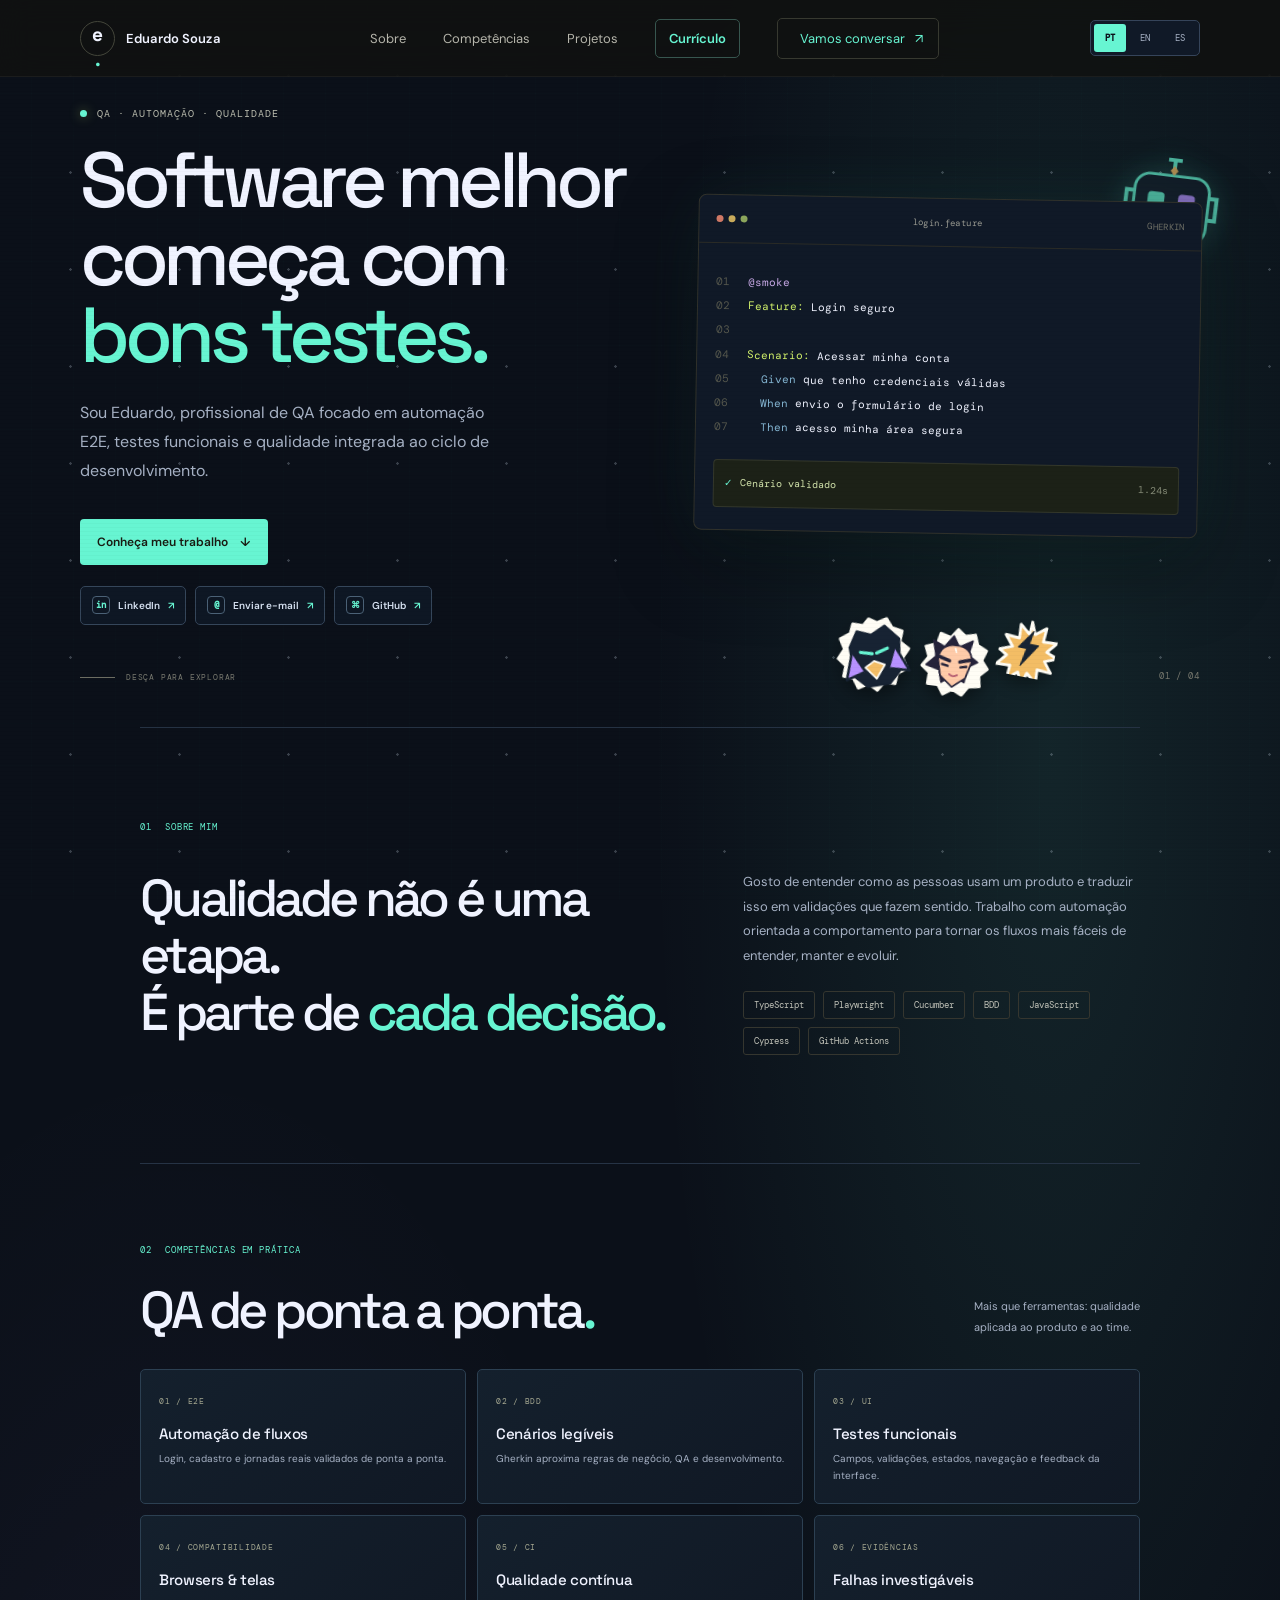
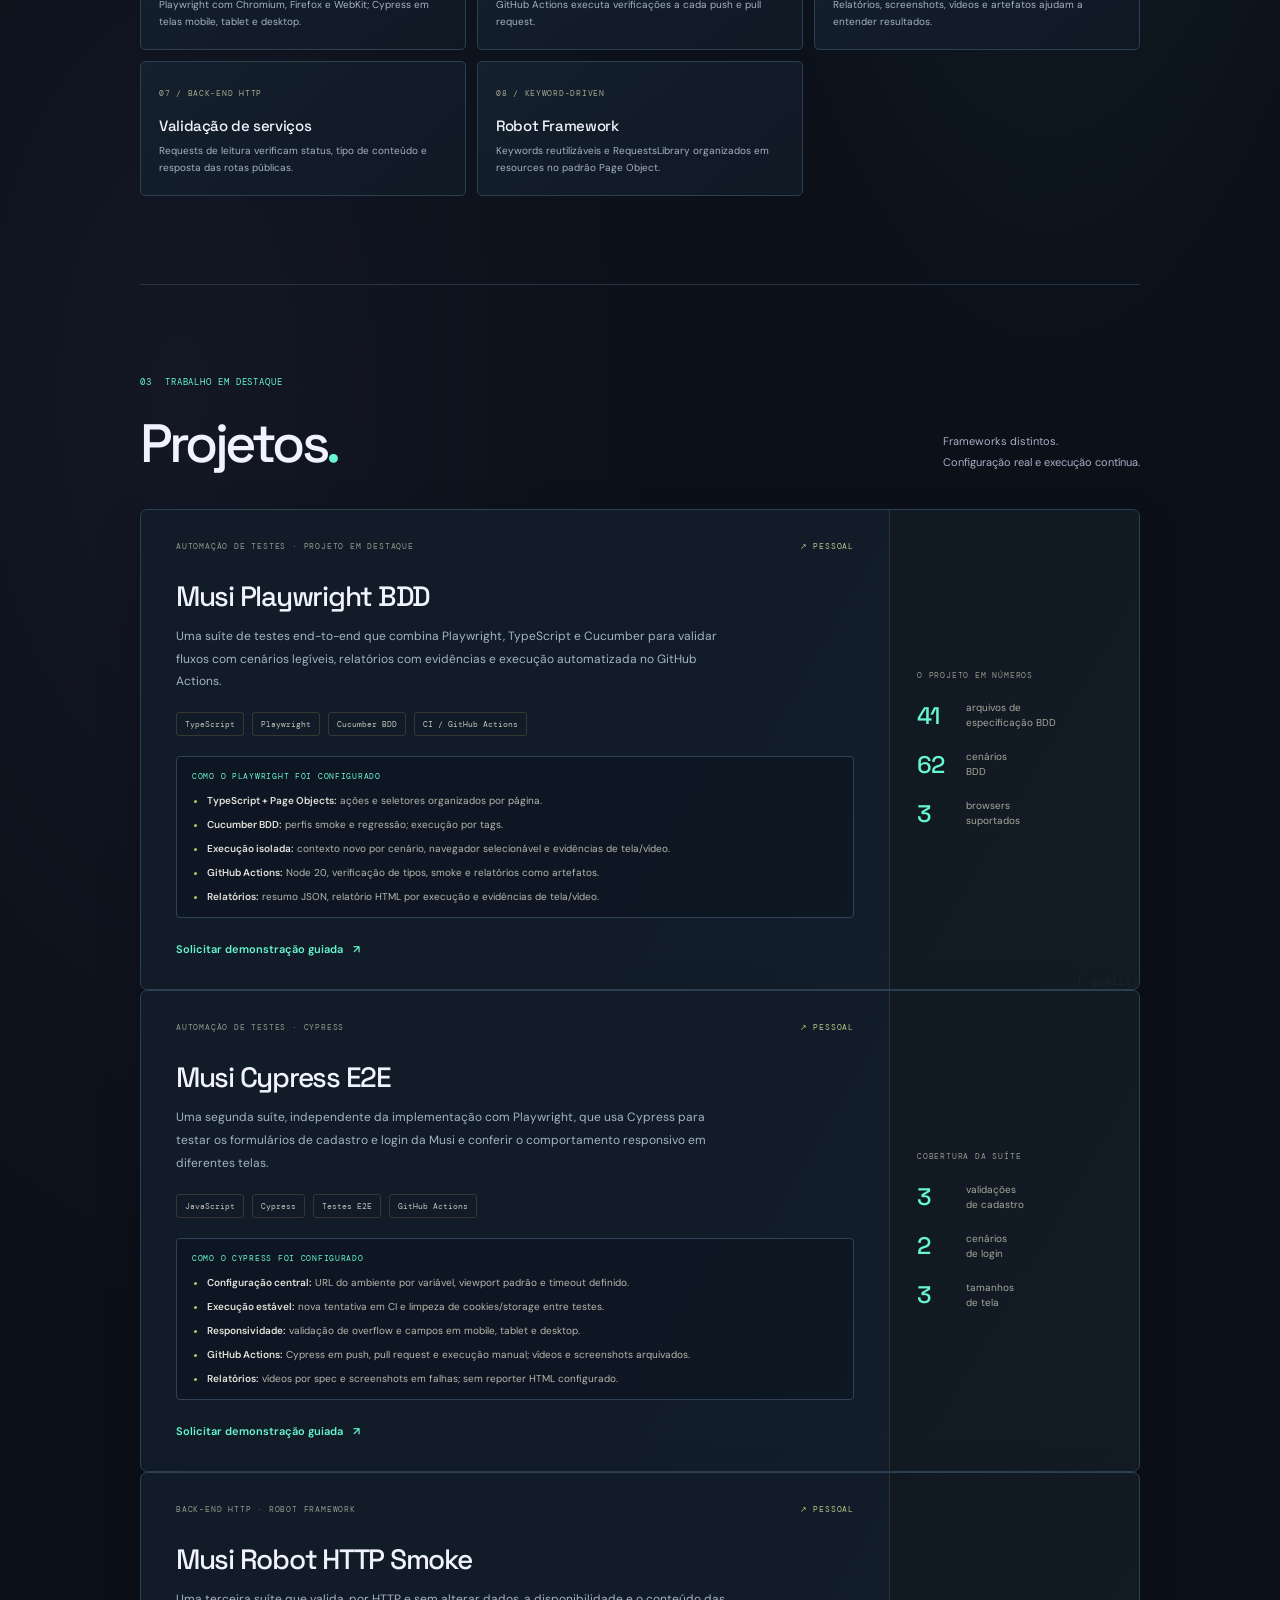
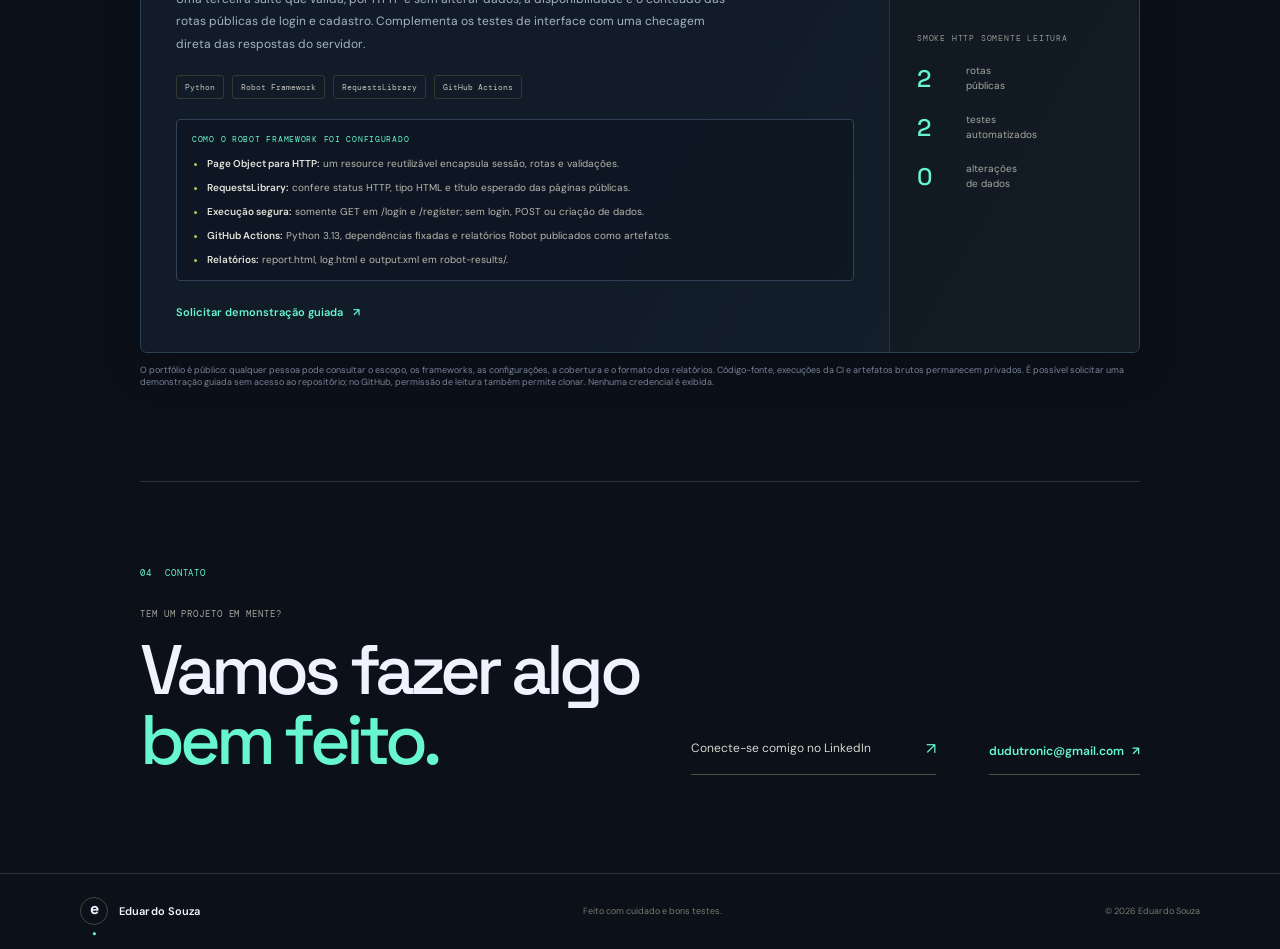
==== commit a97678c9: "feat: clarify public project showcase Keep project source and CI private while making the public por" ====
--- a/index.html
+++ b/index.html
@@ -16,8 +16,8 @@
       href="https://fonts.googleapis.com/css2?family=DM+Mono:wght@400;500&family=DM+Sans:wght@400;500;600;700&family=Space+Grotesk:wght@400;500;600;700&display=swap"
       rel="stylesheet"
     >
-    <link rel="stylesheet" href="styles.css?v=private-projects-v2">
-    <script src="script.js?v=private-projects-v2" defer></script>
+    <link rel="stylesheet" href="styles.css?v=healthcheck-v1">
+    <script src="script.js?v=public-showcase-v1" defer></script>
   </head>
   <body>
     <a class="skip-link" href="#conteudo" data-i18n="skip">Pular para o conteúdo</a>
@@ -255,11 +255,10 @@
                 <li data-i18n-html="playwrightConfig4"><strong>GitHub Actions:</strong> Node 20, verificação de tipos, smoke e relatórios como artefatos.</li>
                 <li data-i18n-html="playwrightConfig5"><strong>Relatórios:</strong> resumo JSON, relatório HTML por execução e evidências de tela/vídeo.</li>
               </ul>
-              <a class="config-link" href="mailto:dudutronic@gmail.com?subject=Solicitar%20acesso%20%C3%A0%20esteira%20Playwright"><span data-i18n="requestPipelineAccess">Solicitar convite para a esteira</span> <span aria-hidden="true">↗</span></a>
             </div>
             <a
               class="project-link"
-              href="mailto:dudutronic@gmail.com?subject=Solicitar%20acesso%20ao%20c%C3%B3digo%20Playwright"
+              href="mailto:dudutronic@gmail.com?subject=Solicitar%20demonstra%C3%A7%C3%A3o%20guiada%20Playwright"
             ><span data-i18n="playwrightRepoLink">Explorar repositório</span> <span aria-hidden="true">↗</span></a>
           </div>
 
@@ -308,11 +307,10 @@
                 <li data-i18n-html="cypressConfig4"><strong>GitHub Actions:</strong> Cypress em push, pull request e execução manual; vídeos e screenshots arquivados.</li>
                 <li data-i18n-html="cypressConfig5"><strong>Relatórios:</strong> vídeos por spec e screenshots em falhas; sem reporter HTML configurado.</li>
               </ul>
-              <a class="config-link" href="mailto:dudutronic@gmail.com?subject=Solicitar%20acesso%20%C3%A0%20esteira%20Cypress"><span data-i18n="requestPipelineAccess">Solicitar convite para a esteira</span> <span aria-hidden="true">↗</span></a>
             </div>
             <a
               class="project-link"
-              href="mailto:dudutronic@gmail.com?subject=Solicitar%20acesso%20ao%20c%C3%B3digo%20Cypress"
+              href="mailto:dudutronic@gmail.com?subject=Solicitar%20demonstra%C3%A7%C3%A3o%20guiada%20Cypress"
             ><span data-i18n="cypressRepoLink">Explorar repositório Cypress</span> <span aria-hidden="true">↗</span></a>
           </div>
 
@@ -360,11 +358,10 @@
                 <li data-i18n-html="robotConfig4"><strong>GitHub Actions:</strong> Python 3.13, dependências fixadas e relatórios Robot publicados como artefatos.</li>
                 <li data-i18n-html="robotConfig5"><strong>Relatórios:</strong> report.html, log.html e output.xml em robot-results/.</li>
               </ul>
-              <a class="config-link" href="mailto:dudutronic@gmail.com?subject=Solicitar%20acesso%20%C3%A0%20esteira%20Robot"><span data-i18n="requestPipelineAccess">Solicitar convite para a esteira</span> <span aria-hidden="true">↗</span></a>
             </div>
             <a
               class="project-link"
-              href="mailto:dudutronic@gmail.com?subject=Solicitar%20acesso%20ao%20c%C3%B3digo%20Robot"
+              href="mailto:dudutronic@gmail.com?subject=Solicitar%20demonstra%C3%A7%C3%A3o%20guiada%20Robot%20Framework"
             ><span data-i18n="robotRepoLink">Explorar projeto Robot Framework</span> <span aria-hidden="true">↗</span></a>
           </div>
 
@@ -384,7 +381,7 @@
             </div>
           </div>
         </article>
-        <p class="project-note" data-i18n="projectNote">Os repositórios e suas esteiras são privados. Código-fonte e execução da CI estão disponíveis mediante convite; nenhuma credencial é exibida no portfólio.</p>
+        <p class="project-note" data-i18n="projectNote">O portfólio é público: qualquer pessoa pode consultar o escopo, os frameworks, as configurações, a cobertura e o formato dos relatórios. Código-fonte, execuções da CI e artefatos brutos permanecem privados. É possível solicitar uma demonstração guiada sem acesso ao repositório; no GitHub, permissão de leitura também permite clonar. Nenhuma credencial é exibida.</p>
       </section>
 
       <section class="contact section-shell" id="contato" aria-labelledby="contact-title">
--- a/styles.css
+++ b/styles.css
@@ -25,7 +25,7 @@
 }
 
 body {
-  min-width: 320px;
+  min-width: 0;
   margin: 0;
   background:
     radial-gradient(ellipse at 82% 18%, rgb(103 245 210 / 9%), transparent 25rem),
@@ -806,20 +806,6 @@
   font-weight: 600;
 }
 
-.config-link {
-  display: inline-flex;
-  align-items: center;
-  gap: 7px;
-  margin-top: 12px;
-  color: #c5d994;
-  font-size: 9px;
-  font-weight: 600;
-}
-
-.config-link:hover {
-  color: var(--accent);
-}
-
 .project-link {
   display: inline-flex;
   align-items: center;
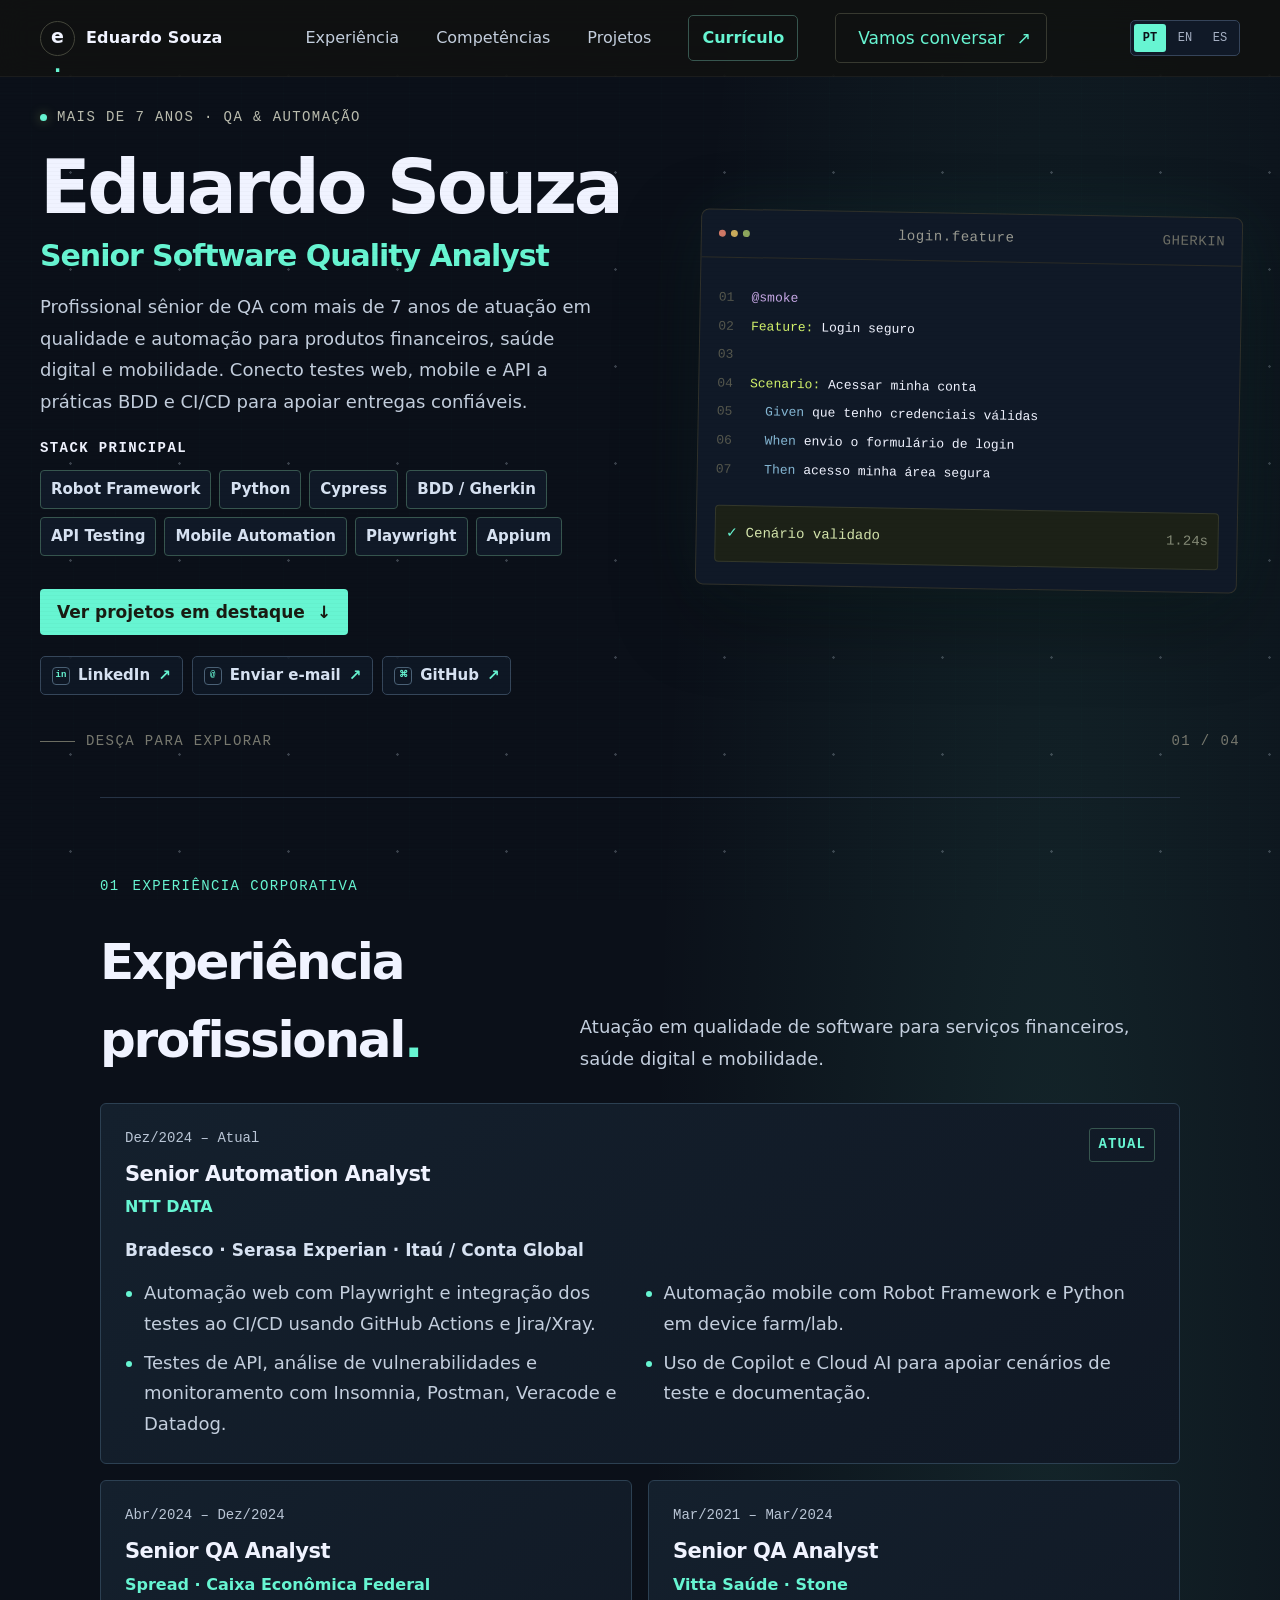
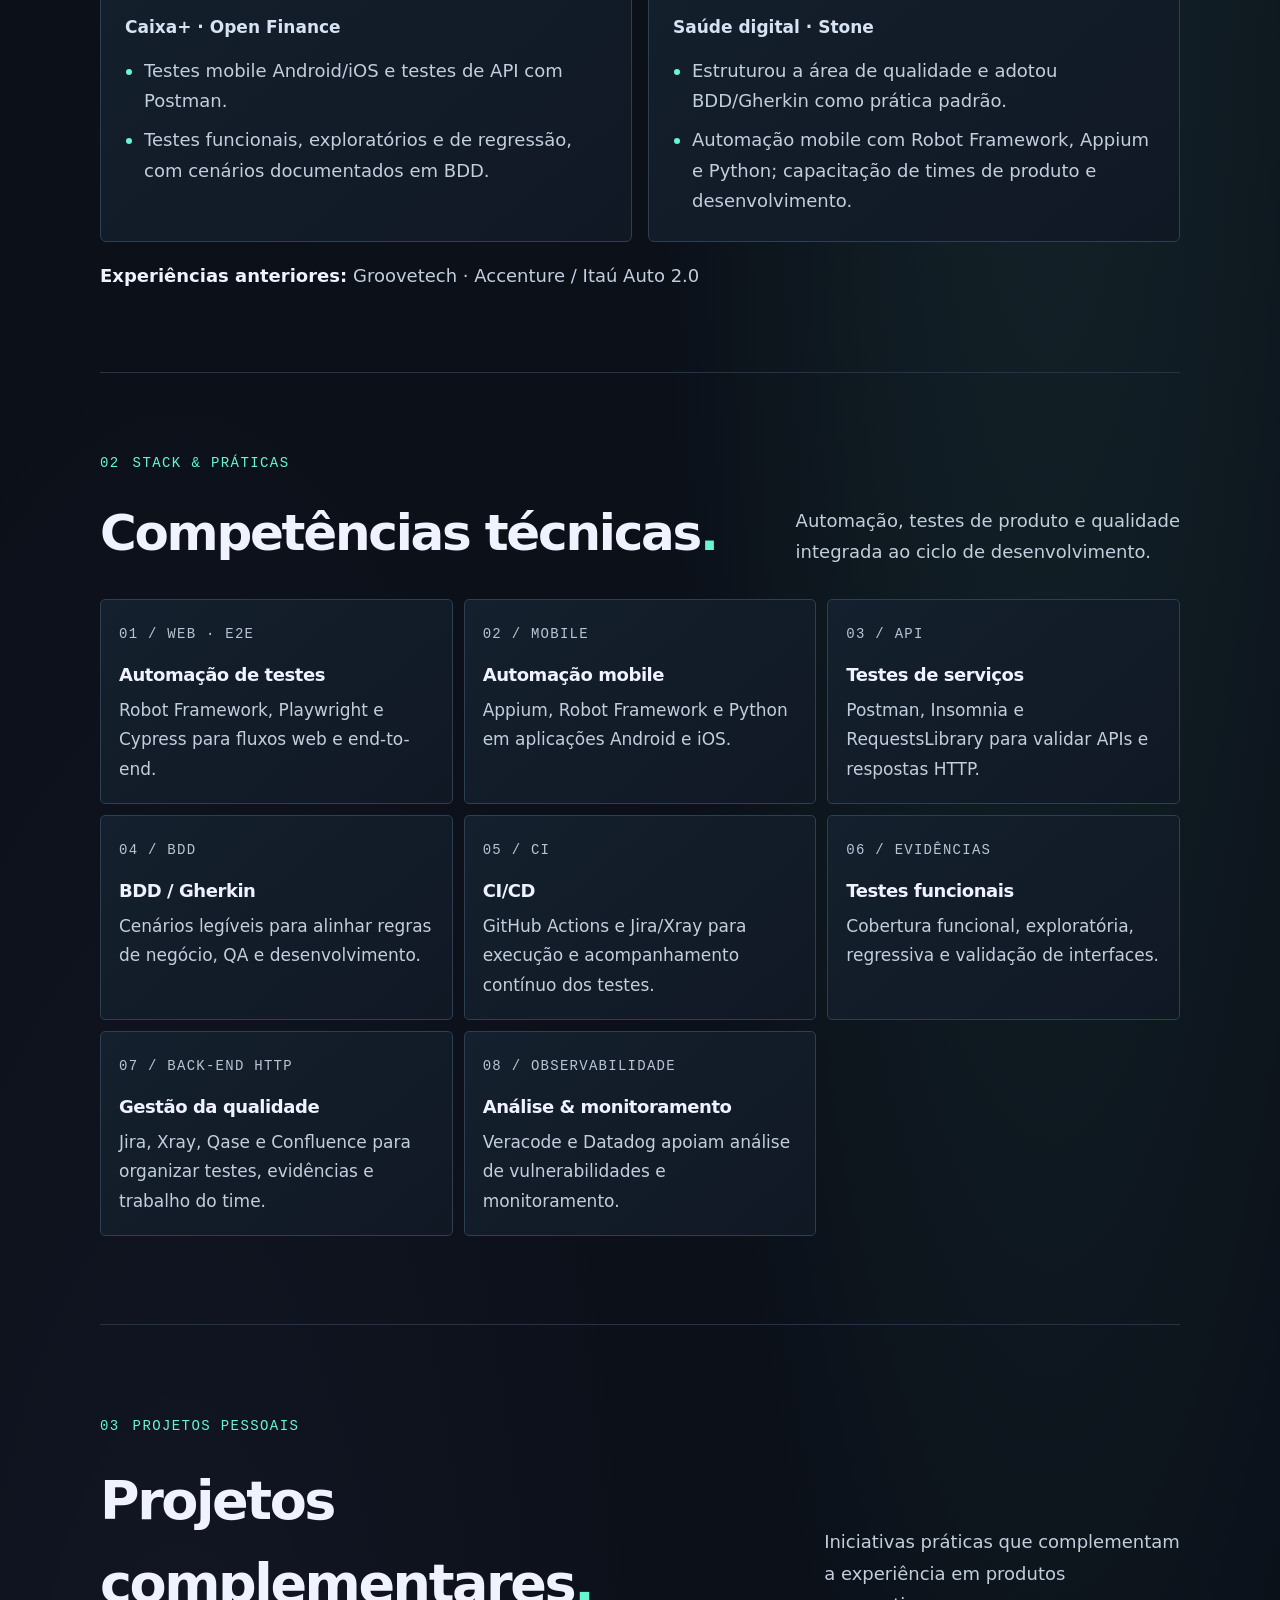
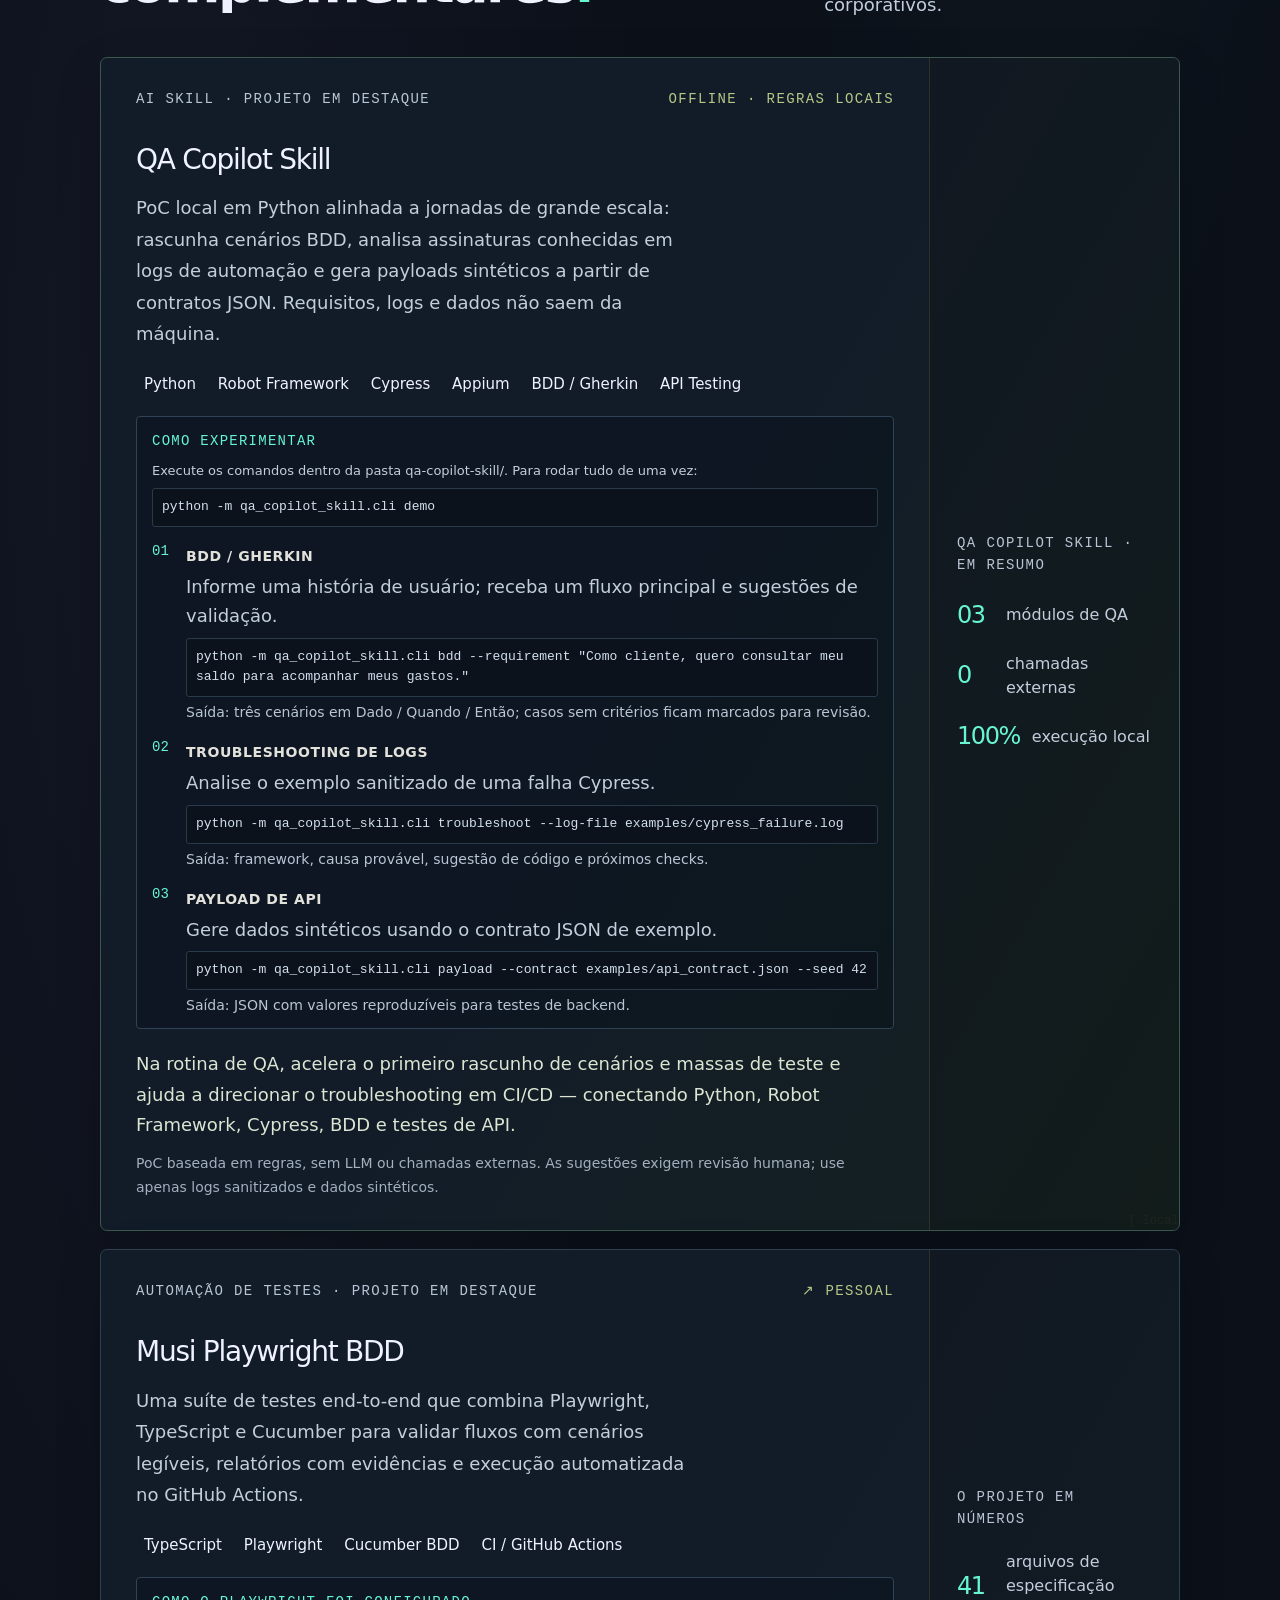
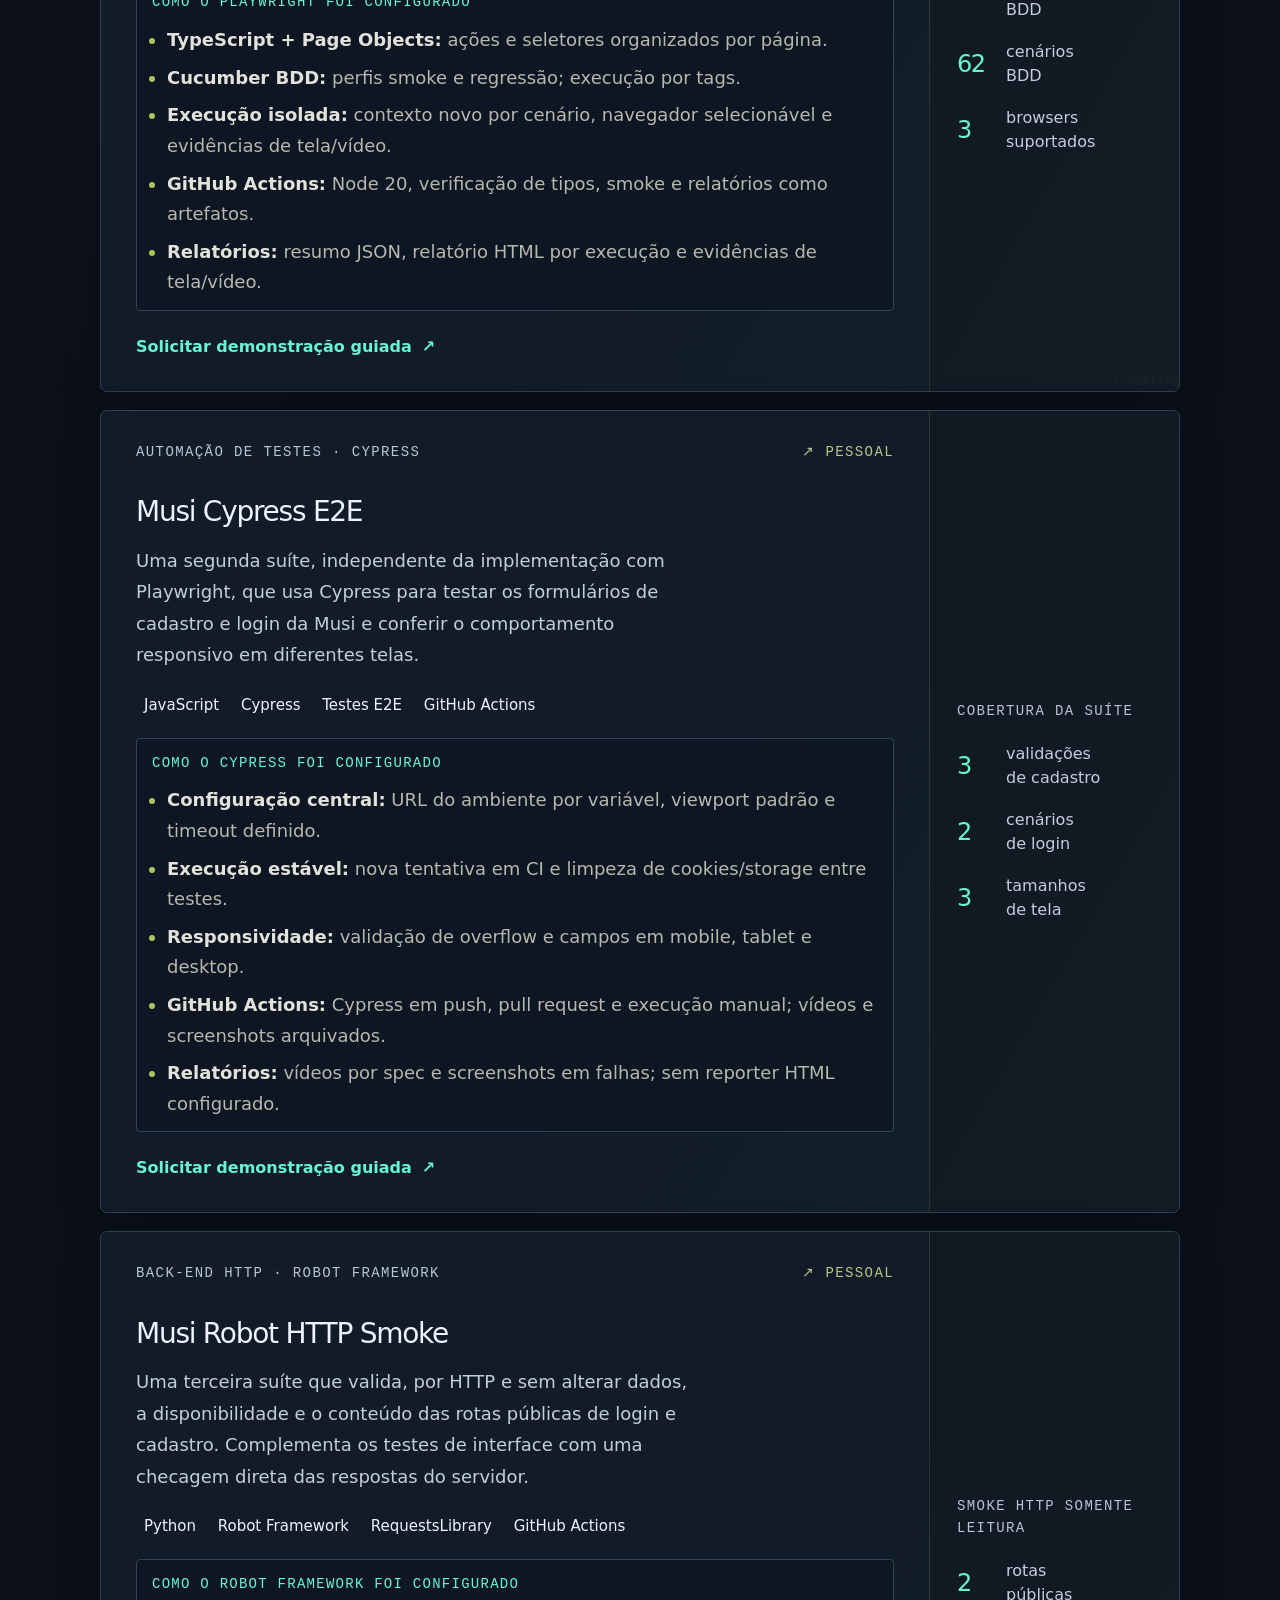
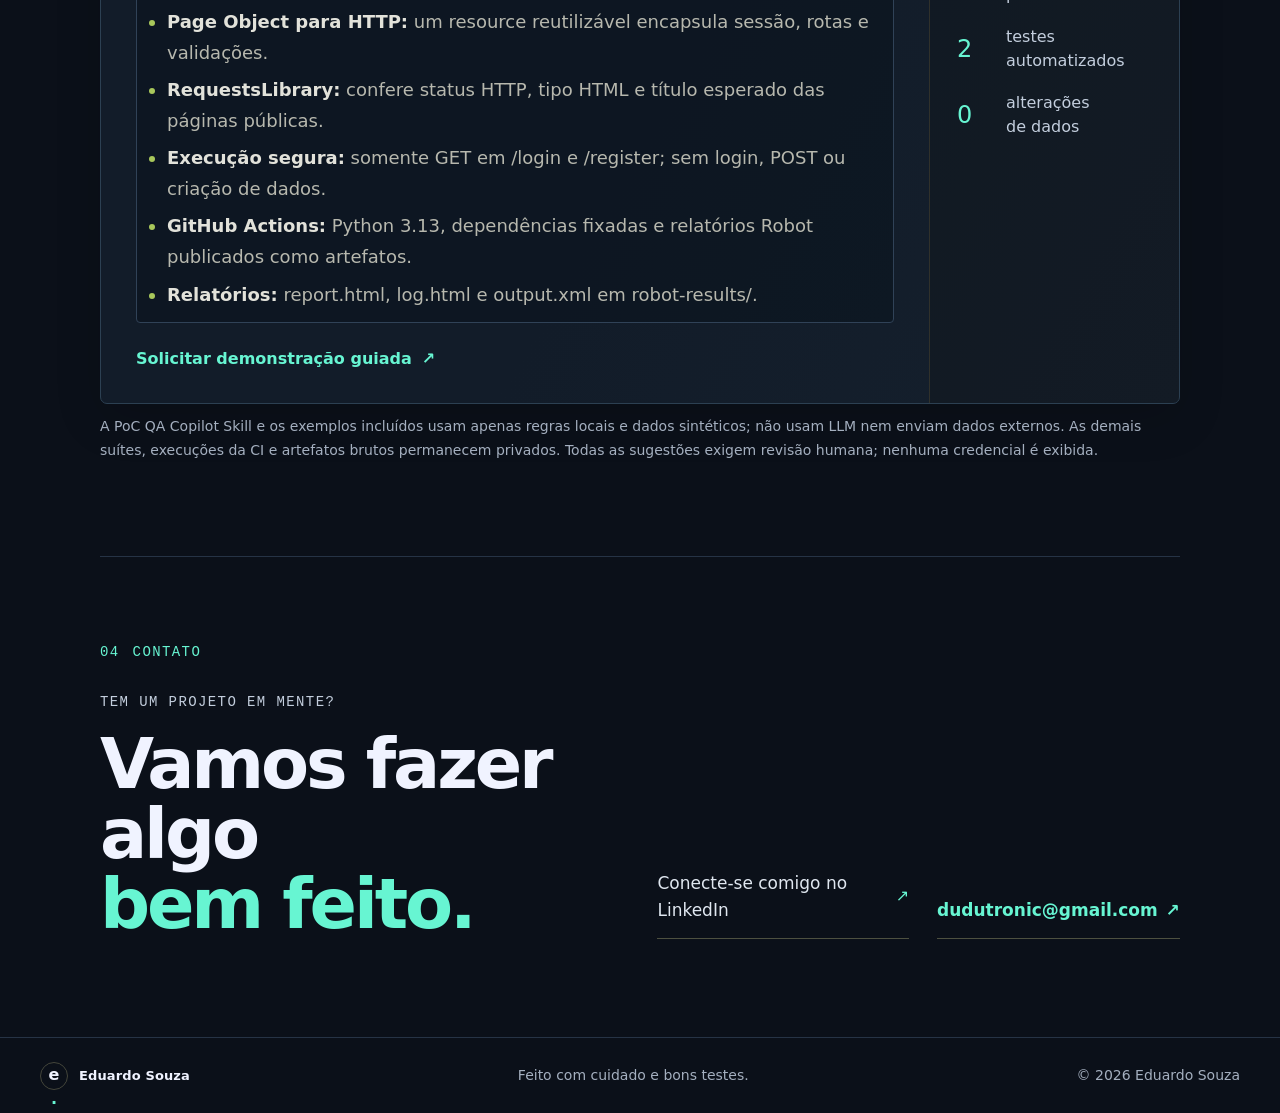
==== commit 5e1ac34f: "Improve portfolio content and readability Co-authored-by: Copilot <223556219+Copilot@users.noreply.g" ====
--- a/index.html
+++ b/index.html
@@ -5,19 +5,13 @@
     <meta name="viewport" content="width=device-width, initial-scale=1">
     <meta
       name="description"
-      content="Portfólio de Eduardo Souza: qualidade de software, automação de testes e desenvolvimento de soluções confiáveis."
+      content="Eduardo Souza, Senior Software Quality Analyst com mais de 7 anos de experiência em QA e automação de testes web, mobile e API."
     >
     <meta name="theme-color" content="#0b1019">
-    <title>Eduardo Souza — QA & Automação</title>
+    <title>Eduardo Souza — Senior Software Quality Analyst</title>
     <link rel="icon" href="favicon.svg" type="image/svg+xml">
-    <link rel="preconnect" href="https://fonts.googleapis.com">
-    <link rel="preconnect" href="https://fonts.gstatic.com" crossorigin>
-    <link
-      href="https://fonts.googleapis.com/css2?family=DM+Mono:wght@400;500&family=DM+Sans:wght@400;500;600;700&family=Space+Grotesk:wght@400;500;600;700&display=swap"
-      rel="stylesheet"
-    >
-    <link rel="stylesheet" href="styles.css?v=healthcheck-v1">
-    <script src="script.js?v=public-showcase-v1" defer></script>
+    <link rel="stylesheet" href="styles.css?v=corporate-profile-v5">
+    <script src="script.js?v=corporate-profile-v5" defer></script>
   </head>
   <body>
     <a class="skip-link" href="#conteudo" data-i18n="skip">Pular para o conteúdo</a>
@@ -29,7 +23,7 @@
           <span class="wordmark-name">Eduardo Souza</span>
         </a>
         <div class="navigation-links" id="navigation-links">
-          <a href="#sobre" data-i18n="navAbout">Sobre</a>
+          <a href="#sobre" data-i18n="navExperience">Experiência</a>
           <a href="#competencias" data-i18n="navSkills">Competências</a>
           <a href="#projetos" data-i18n="navProjects">Projetos</a>
           <a class="nav-resume" href="resume.html" data-i18n="navResume">Currículo</a>
@@ -58,14 +52,28 @@
     <main id="conteudo">
       <section class="hero shell" id="inicio" aria-labelledby="hero-title">
         <div class="hero-copy">
-          <p class="eyebrow"><span class="status-dot"></span> <span data-i18n="heroEyebrow">QA · AUTOMAÇÃO · QUALIDADE</span></p>
-          <h1 id="hero-title" data-i18n-html="heroTitle">Software melhor<br>começa com <span>bons testes.</span></h1>
+          <p class="eyebrow"><span class="status-dot"></span> <span data-i18n="heroEyebrow">MAIS DE 7 ANOS · QA & AUTOMAÇÃO</span></p>
+          <h1 id="hero-title" data-i18n="heroTitle">Eduardo Souza</h1>
+          <p class="hero-role" data-i18n="heroRole">Senior Software Quality Analyst</p>
           <p class="hero-description" data-i18n="heroDescription">
-            Sou Eduardo, profissional de QA focado em automação E2E, testes
-            funcionais e qualidade integrada ao ciclo de desenvolvimento.
+            Profissional sênior de QA com mais de 7 anos de atuação em qualidade e automação
+            para produtos financeiros, saúde digital e mobilidade, com testes web, mobile e API.
           </p>
+          <div class="hero-stack" aria-label="Stack principal" data-i18n-aria="heroStackLabel">
+            <p data-i18n="heroStackLabel">STACK PRINCIPAL</p>
+            <ul class="stack-list">
+              <li>Robot Framework</li>
+              <li>Python</li>
+              <li>Cypress</li>
+              <li>BDD / Gherkin</li>
+              <li>API Testing</li>
+              <li>Mobile Automation</li>
+              <li>Playwright</li>
+              <li>Appium</li>
+            </ul>
+          </div>
           <div class="hero-actions">
-            <a class="button button-primary" href="#projetos"><span data-i18n="heroWork">Conheça meu trabalho</span> <span aria-hidden="true">↓</span></a>
+            <a class="button button-primary" href="#projetos"><span data-i18n="heroWork">Ver projetos em destaque</span> <span aria-hidden="true">↓</span></a>
           </div>
           <div class="hero-socials" aria-label="Contato e redes profissionais" data-i18n-aria="heroContactLabel">
             <a class="hero-social-link" href="https://www.linkedin.com/in/eduardo-henrique-nilo-de-souza/" target="_blank" rel="noreferrer">
@@ -103,118 +111,117 @@
             <div class="terminal-result"><span aria-hidden="true">✓</span> <span data-i18n="terminalResult">Cenário validado</span> <span class="result-time">1.24s</span></div>
           </div>
         </div>
-        <div class="hero-mascot" aria-hidden="true">
-          <svg viewBox="0 0 120 120" role="presentation">
-            <path d="M60 8v14M53 8h14" fill="none" stroke="currentColor" stroke-width="4" />
-            <rect x="22" y="24" width="76" height="66" rx="15" fill="#141d2a" stroke="currentColor" stroke-width="3" />
-            <path d="M22 43h-8v22h8m76-22h8v22h-8M38 90v12m44-12v12" fill="none" stroke="currentColor" stroke-width="4" />
-            <rect x="36" y="42" width="17" height="17" rx="4" fill="#67f5d2" />
-            <rect x="67" y="42" width="17" height="17" rx="4" fill="#b791ff" />
-            <path d="M42 73h36" fill="none" stroke="#f3bd65" stroke-width="4" stroke-linecap="round" />
-            <path d="m60 14 4 5-4 5-4-5z" fill="#f3bd65" />
-          </svg>
-          <span>QA-BOT / ONLINE</span>
-        </div>
-        <div class="sticker-cloud" aria-hidden="true">
-          <svg class="sticker sticker-hero" viewBox="0 0 120 120">
-            <path d="M60 4 72 12 88 8 94 23 109 31 103 47 115 60 103 73 108 90 91 96 85 111 69 106 56 117 44 105 27 109 22 93 7 87 13 71 3 58 15 45 11 28 28 22 34 8 50 13Z" fill="#fffdf5" stroke="#fffdf5" stroke-width="5" stroke-linejoin="round" />
-            <path d="m23 44 15-24 22 9 23-11 20 24-7 51-18 17H42L24 91Z" fill="#172333" stroke="#172333" stroke-width="3" stroke-linejoin="round" />
-            <path d="m25 54-14 40 29-8m55-31 16 39-30-8" fill="#b791ff" stroke="#172333" stroke-width="4" stroke-linejoin="round" />
-            <path d="m39 54 18 5m7 0 18-5" fill="none" stroke="#67f5d2" stroke-width="5" stroke-linecap="round" />
-            <path d="m43 79 15-8 16 8-16 20Z" fill="#f3bd65" stroke="#fffdf5" stroke-width="3" stroke-linejoin="round" />
-          </svg>
-          <svg class="sticker sticker-manga" viewBox="0 0 120 120">
-            <path d="M60 4 73 14 90 10 96 27 112 35 106 52 117 66 104 79 107 97 88 100 78 115 61 107 46 117 36 102 18 102 19 83 5 72 15 56 8 39 27 32 31 14 49 19Z" fill="#fffdf5" stroke="#fffdf5" stroke-width="5" stroke-linejoin="round" />
-            <path d="M26 48 20 27l20 9 14-20 11 18 22-13-5 25 17 10-17 11-2 26-21-9-18 13-6-21-23-6 15-16Z" fill="#25233a" stroke="#25233a" stroke-width="3" stroke-linejoin="round" />
-            <path d="M31 57q1-25 29-26 28 1 29 26l-8 29-21 17-22-17Z" fill="#ffcba9" stroke="#25233a" stroke-width="3" stroke-linejoin="round" />
-            <path d="m34 54 17 5m18 0 17-5" fill="none" stroke="#25233a" stroke-width="6" stroke-linecap="round" />
-            <path d="m39 66 10 2m22 0 10-2" fill="none" stroke="#25233a" stroke-width="4" stroke-linecap="round" />
-            <path d="M53 82q7 5 14 0" fill="none" stroke="#b65c72" stroke-width="3" stroke-linecap="round" />
-            <path d="m59 37 2 6" stroke="#fffdf5" stroke-width="3" stroke-linecap="round" />
-          </svg>
-          <svg class="sticker sticker-burst" viewBox="0 0 120 120">
-            <path d="m60 3 10 25 22-17-2 29 29-2-18 22 25 10-26 10 17 22-29-2 2 29-22-18-8 26-11-25-21 18 2-29-29 2 18-22L2 71l26-10L10 39l29 2-2-29 22 18Z" fill="#f3bd65" stroke="#fffdf5" stroke-width="6" stroke-linejoin="round" />
-            <path d="m67 21-27 39h18l-7 38 31-48H62Z" fill="#172333" stroke="#172333" stroke-width="2" stroke-linejoin="round" />
-          </svg>
-        </div>
-
         <a class="scroll-hint" href="#sobre"><span class="scroll-line"></span> <span data-i18n="scrollHint">DESÇA PARA EXPLORAR</span></a>
         <span class="hero-index" aria-hidden="true">01 / 04</span>
       </section>
 
-      <section class="about section-shell" id="sobre" aria-labelledby="about-title">
-        <div class="section-label"><span>01</span> <span data-i18n="aboutLabel">SOBRE MIM</span></div>
-        <div class="about-content">
-          <h2 id="about-title" data-i18n-html="aboutTitle">Qualidade não é uma etapa.<br>É parte de <span>cada decisão.</span></h2>
-          <div class="about-details">
-            <p data-i18n="aboutDescription">
-              Gosto de entender como as pessoas usam um produto e traduzir isso
-              em validações que fazem sentido. Trabalho com automação orientada
-              a comportamento para tornar os fluxos mais fáceis de entender,
-              manter e evoluir.
-            </p>
-            <div class="skill-list" aria-label="Tecnologias e práticas" data-i18n-aria="skillsLabel">
-              <span>TypeScript</span>
-              <span>Playwright</span>
-              <span>Cucumber</span>
-              <span>BDD</span>
-              <span>JavaScript</span>
-              <span>Cypress</span>
-              <span>GitHub Actions</span>
-            </div>
-          </div>
-        </div>
+      <section class="experience section-shell" id="sobre" aria-labelledby="experience-title">
+        <div class="section-label"><span>01</span> <span data-i18n="experienceLabel">EXPERIÊNCIA CORPORATIVA</span></div>
+        <div class="section-heading">
+          <div>
+            <h2 id="experience-title"><span data-i18n="experienceTitle">Experiência profissional</span><span class="accent-dot">.</span></h2>
+          </div>
+          <p data-i18n="experienceIntro">Automação e qualidade de software em produtos financeiros, saúde digital e mobilidade.</p>
+        </div>
+        <div class="experience-grid">
+          <article class="experience-card experience-featured">
+            <div class="experience-card-heading">
+              <div>
+                <p class="experience-period" data-i18n="experienceNttPeriod">Dez/2024 – Atual</p>
+                <h3 data-i18n="experienceNttRole">Senior Automation Analyst</h3>
+                <p class="experience-company">NTT DATA</p>
+              </div>
+              <span class="experience-tag" data-i18n="experienceCurrent">ATUAL</span>
+            </div>
+            <p class="experience-clients" data-i18n="experienceNttClients">Bradesco · Serasa Experian · Itaú / Conta Global</p>
+            <ul class="experience-highlights">
+              <li data-i18n="experienceNtt1">Automação web com Playwright e integração dos testes ao CI/CD usando GitHub Actions e Jira/Xray.</li>
+              <li data-i18n="experienceNtt2">Automação mobile com Robot Framework e Python em device farm/lab.</li>
+              <li data-i18n="experienceNtt3">Testes de API, análise de vulnerabilidades e monitoramento com Insomnia, Postman, Veracode e Datadog.</li>
+              <li data-i18n="experienceNtt4">Uso de Copilot e Cloud AI para apoiar cenários de teste e documentação.</li>
+            </ul>
+          </article>
+          <article class="experience-card">
+            <div class="experience-card-heading">
+              <div>
+                <p class="experience-period" data-i18n="experienceSpreadPeriod">Abr/2024 – Dez/2024</p>
+                <h3 data-i18n="experienceSpreadRole">Senior QA Analyst</h3>
+                <p class="experience-company">Spread · Caixa Econômica Federal</p>
+              </div>
+            </div>
+            <p class="experience-clients" data-i18n="experienceSpreadClients">Caixa+ · Open Finance</p>
+            <ul class="experience-highlights">
+              <li data-i18n="experienceSpread1">Testes mobile Android/iOS e testes de API com Postman.</li>
+              <li data-i18n="experienceSpread2">Testes funcionais, exploratórios e de regressão, com cenários documentados em BDD.</li>
+            </ul>
+          </article>
+          <article class="experience-card">
+            <div class="experience-card-heading">
+              <div>
+                <p class="experience-period" data-i18n="experienceVittaPeriod">Mar/2021 – Mar/2024</p>
+                <h3 data-i18n="experienceVittaRole">Senior QA Analyst</h3>
+                <p class="experience-company">Vitta Saúde · Stone</p>
+              </div>
+            </div>
+            <p class="experience-clients" data-i18n="experienceVittaClients">Saúde digital · Stone</p>
+            <ul class="experience-highlights">
+              <li data-i18n="experienceVitta1">Estruturou a área de qualidade e adotou BDD/Gherkin como prática padrão.</li>
+              <li data-i18n="experienceVitta2">Automação mobile com Robot Framework, Appium e Python; capacitação de times de produto e desenvolvimento.</li>
+            </ul>
+          </article>
+        </div>
+        <p class="experience-previous"><strong data-i18n="experiencePreviousLabel">Experiências anteriores:</strong> <span data-i18n="experiencePrevious">Groovetech · Accenture / Itaú Auto 2.0</span></p>
       </section>
 
       <section class="competencies section-shell" id="competencias" aria-labelledby="competencies-title">
         <div class="section-heading">
           <div>
-            <div class="section-label"><span>02</span> <span data-i18n="skillsLabelTitle">COMPETÊNCIAS EM PRÁTICA</span></div>
-            <h2 id="competencies-title"><span data-i18n="skillsTitle">QA de ponta a ponta</span><span class="accent-dot">.</span></h2>
-          </div>
-          <p data-i18n-html="skillsIntro">Mais que ferramentas: qualidade<br>aplicada ao produto e ao time.</p>
+            <div class="section-label"><span>02</span> <span data-i18n="skillsLabelTitle">STACK & PRÁTICAS</span></div>
+            <h2 id="competencies-title"><span data-i18n="skillsTitle">Competências técnicas</span><span class="accent-dot">.</span></h2>
+          </div>
+          <p data-i18n-html="skillsIntro">Automação, testes de produto e qualidade<br>integrada ao ciclo de desenvolvimento.</p>
         </div>
 
         <div class="competency-grid">
           <article class="competency-card">
-            <span class="competency-index" data-i18n="skill1Index">01 / E2E</span>
-            <h3 data-i18n="skill1Title">Automação de fluxos</h3>
-            <p data-i18n="skill1Description">Login, cadastro e jornadas reais validados de ponta a ponta.</p>
-          </article>
-          <article class="competency-card">
-            <span class="competency-index" data-i18n="skill2Index">02 / BDD</span>
-            <h3 data-i18n="skill2Title">Cenários legíveis</h3>
-            <p data-i18n="skill2Description">Gherkin aproxima regras de negócio, QA e desenvolvimento.</p>
-          </article>
-          <article class="competency-card">
-            <span class="competency-index" data-i18n="skill3Index">03 / UI</span>
-            <h3 data-i18n="skill3Title">Testes funcionais</h3>
-            <p data-i18n="skill3Description">Campos, validações, estados, navegação e feedback da interface.</p>
-          </article>
-          <article class="competency-card">
-            <span class="competency-index" data-i18n="skill4Index">04 / COMPATIBILIDADE</span>
-            <h3 data-i18n="skill4Title">Browsers & telas</h3>
-            <p data-i18n="skill4Description">Playwright com Chromium, Firefox e WebKit; Cypress em telas mobile, tablet e desktop.</p>
-          </article>
-          <article class="competency-card">
-            <span class="competency-index" data-i18n="skill5Index">05 / CI</span>
-            <h3 data-i18n="skill5Title">Qualidade contínua</h3>
-            <p data-i18n="skill5Description">GitHub Actions executa verificações a cada push e pull request.</p>
-          </article>
-          <article class="competency-card">
-            <span class="competency-index" data-i18n="skill6Index">06 / EVIDÊNCIAS</span>
-            <h3 data-i18n="skill6Title">Falhas investigáveis</h3>
-            <p data-i18n="skill6Description">Relatórios, screenshots, vídeos e artefatos ajudam a entender resultados.</p>
-          </article>
-          <article class="competency-card">
-            <span class="competency-index" data-i18n="skill7Index">07 / BACK-END HTTP</span>
-            <h3 data-i18n="skill7Title">Validação de serviços</h3>
-            <p data-i18n="skill7Description">Requests de leitura verificam status, tipo de conteúdo e resposta das rotas públicas.</p>
-          </article>
-          <article class="competency-card">
-            <span class="competency-index" data-i18n="skill8Index">08 / KEYWORD-DRIVEN</span>
-            <h3 data-i18n="skill8Title">Robot Framework</h3>
-            <p data-i18n="skill8Description">Keywords reutilizáveis e RequestsLibrary organizados em resources no padrão Page Object.</p>
+            <span class="competency-index" data-i18n="skill1Index">01 / WEB · E2E</span>
+            <h3 data-i18n="skill1Title">Automação de testes</h3>
+            <p data-i18n="skill1Description">Robot Framework, Playwright e Cypress para fluxos web e end-to-end.</p>
+          </article>
+          <article class="competency-card">
+            <span class="competency-index" data-i18n="skill2Index">02 / MOBILE</span>
+            <h3 data-i18n="skill2Title">Automação mobile</h3>
+            <p data-i18n="skill2Description">Appium, Robot Framework e Python em aplicações Android e iOS.</p>
+          </article>
+          <article class="competency-card">
+            <span class="competency-index" data-i18n="skill3Index">03 / API</span>
+            <h3 data-i18n="skill3Title">Testes de serviços</h3>
+            <p data-i18n="skill3Description">Postman, Insomnia e RequestsLibrary para validar APIs e respostas HTTP.</p>
+          </article>
+          <article class="competency-card">
+            <span class="competency-index" data-i18n="skill4Index">04 / BDD</span>
+            <h3 data-i18n="skill4Title">BDD / Gherkin</h3>
+            <p data-i18n="skill4Description">Cenários legíveis para alinhar regras de negócio, QA e desenvolvimento.</p>
+          </article>
+          <article class="competency-card">
+            <span class="competency-index" data-i18n="skill5Index">05 / CI/CD</span>
+            <h3 data-i18n="skill5Title">CI/CD</h3>
+            <p data-i18n="skill5Description">GitHub Actions e Jira/Xray para execução e acompanhamento dos testes.</p>
+          </article>
+          <article class="competency-card">
+            <span class="competency-index" data-i18n="skill6Index">06 / FUNCIONAL</span>
+            <h3 data-i18n="skill6Title">Testes funcionais</h3>
+            <p data-i18n="skill6Description">Cobertura funcional, exploratória, regressiva e validação de interfaces.</p>
+          </article>
+          <article class="competency-card">
+            <span class="competency-index" data-i18n="skill7Index">07 / PROCESSO</span>
+            <h3 data-i18n="skill7Title">Gestão da qualidade</h3>
+            <p data-i18n="skill7Description">Jira, Xray, Qase e Confluence para organizar testes, evidências e trabalho do time.</p>
+          </article>
+          <article class="competency-card">
+            <span class="competency-index" data-i18n="skill8Index">08 / OBSERVABILIDADE</span>
+            <h3 data-i18n="skill8Title">Análise & monitoramento</h3>
+            <p data-i18n="skill8Description">Veracode e Datadog apoiam análise de vulnerabilidades e monitoramento.</p>
           </article>
         </div>
       </section>
@@ -222,11 +229,93 @@
       <section class="projects section-shell" id="projetos" aria-labelledby="projects-title">
         <div class="section-heading">
           <div>
-            <div class="section-label"><span>03</span> <span data-i18n="projectsLabel">TRABALHO EM DESTAQUE</span></div>
+            <div class="section-label"><span>03</span> <span data-i18n="projectsLabel">PROJETOS PESSOAIS</span></div>
             <h2 id="projects-title"><span data-i18n="projectsTitle">Projetos</span><span class="accent-dot">.</span></h2>
           </div>
-          <p data-i18n-html="projectsIntro">Frameworks distintos.<br>Configuração real e execução contínua.</p>
-        </div>
+          <p data-i18n-html="projectsIntro">Iniciativas práticas que complementam<br>a experiência em produtos corporativos.</p>
+        </div>
+
+        <article class="project-card project-card-copilot" aria-labelledby="copilot-title">
+          <div class="project-main">
+            <div class="project-topline">
+              <span class="project-category" data-i18n="copilotCategory">AI SKILL · PROJETO EM DESTAQUE</span>
+              <span class="project-stars" data-i18n="copilotMode">OFFLINE · HEURÍSTICAS LOCAIS</span>
+            </div>
+            <h3 id="copilot-title">QA Copilot Skill</h3>
+            <p class="project-description" data-i18n="copilotDescription">
+              PoC local em Python para rascunhar cenários BDD, analisar assinaturas
+              conhecidas em logs de automação e gerar payloads sintéticos a partir
+              de contratos JSON. Requisitos, logs e dados não saem da máquina.
+            </p>
+            <div class="project-tags" aria-label="Tecnologias do projeto QA Copilot Skill" data-i18n-aria="copilotTechLabel">
+              <span>Python</span>
+              <span>Robot Framework</span>
+              <span>Cypress</span>
+              <span>Appium</span>
+              <span>BDD / Gherkin</span>
+              <span>API Testing</span>
+            </div>
+            <div class="framework-config copilot-guide">
+              <p class="config-heading" data-i18n="copilotGuideTitle">COMO EXPERIMENTAR</p>
+              <p class="copilot-guide-note" data-i18n="copilotGuideNote">Execute os comandos dentro da pasta qa-copilot-skill/. Para rodar tudo de uma vez:</p>
+              <code class="copilot-demo-command">python -m qa_copilot_skill.cli demo</code>
+              <ol class="copilot-steps">
+                <li>
+                  <span class="copilot-step-number">01</span>
+                  <div class="copilot-step-content">
+                    <strong data-i18n="copilotBddLabel">BDD / GHERKIN</strong>
+                    <p data-i18n="copilotBddHelp">Informe uma história de usuário; receba um fluxo principal e sugestões de validação.</p>
+                    <code>python -m qa_copilot_skill.cli bdd --requirement "Como cliente, quero consultar meu saldo para acompanhar meus gastos."</code>
+                    <span class="copilot-output" data-i18n="copilotBddOutput">Saída: três cenários em Dado / Quando / Então; casos sem critérios ficam marcados para revisão.</span>
+                  </div>
+                </li>
+                <li>
+                  <span class="copilot-step-number">02</span>
+                  <div class="copilot-step-content">
+                    <strong data-i18n="copilotLogLabel">TROUBLESHOOTING DE LOGS</strong>
+                    <p data-i18n="copilotLogHelp">Analise o exemplo sanitizado de uma falha Cypress.</p>
+                    <code>python -m qa_copilot_skill.cli troubleshoot --log-file examples/cypress_failure.log</code>
+                    <span class="copilot-output" data-i18n="copilotLogOutput">Saída: framework provável, causa e próximos pontos para investigar.</span>
+                  </div>
+                </li>
+                <li>
+                  <span class="copilot-step-number">03</span>
+                  <div class="copilot-step-content">
+                    <strong data-i18n="copilotPayloadLabel">PAYLOAD DE API</strong>
+                    <p data-i18n="copilotPayloadHelp">Gere dados sintéticos usando o contrato JSON de exemplo.</p>
+                    <code>python -m qa_copilot_skill.cli payload --contract examples/api_contract.json --seed 42</code>
+                    <span class="copilot-output" data-i18n="copilotPayloadOutput">Saída: JSON com valores reproduzíveis para testes de backend.</span>
+                  </div>
+                </li>
+              </ol>
+            </div>
+            <p class="copilot-value" data-i18n="copilotValue">
+              Na rotina de QA, acelera o primeiro rascunho de cenários e massas de
+              teste e ajuda a direcionar o troubleshooting em CI/CD — conectando
+              Python, Robot Framework, Cypress, BDD e testes de API.
+            </p>
+            <p class="project-note copilot-note" data-i18n="copilotBoundary">
+              PoC baseada em regras, sem LLM ou chamadas externas. As sugestões
+              exigem revisão humana; use apenas logs sanitizados e dados sintéticos.
+            </p>
+          </div>
+          <div class="project-aside">
+            <p class="aside-label" data-i18n="copilotStatsLabel">QA COPILOT SKILL · EM RESUMO</p>
+            <div class="project-stat">
+              <strong>03</strong>
+              <span data-i18n="copilotStatModules">módulos de QA</span>
+            </div>
+            <div class="project-stat">
+              <strong>0</strong>
+              <span data-i18n="copilotStatCalls">chamadas externas</span>
+            </div>
+            <div class="project-stat">
+              <strong>100%</strong>
+              <span data-i18n="copilotStatLocal">execução local</span>
+            </div>
+            <div class="aside-decoration" aria-hidden="true">{ local }</div>
+          </div>
+        </article>
 
         <article class="project-card">
           <div class="project-main">
@@ -381,7 +470,7 @@
             </div>
           </div>
         </article>
-        <p class="project-note" data-i18n="projectNote">O portfólio é público: qualquer pessoa pode consultar o escopo, os frameworks, as configurações, a cobertura e o formato dos relatórios. Código-fonte, execuções da CI e artefatos brutos permanecem privados. É possível solicitar uma demonstração guiada sem acesso ao repositório; no GitHub, permissão de leitura também permite clonar. Nenhuma credencial é exibida.</p>
+        <p class="project-note" data-i18n="projectNote">A PoC QA Copilot Skill e os exemplos incluídos usam apenas regras locais e dados sintéticos; não usam LLM nem enviam dados externos. As demais suítes, execuções da CI e artefatos brutos permanecem privados. Todas as sugestões exigem revisão humana; nenhuma credencial é exibida.</p>
       </section>
 
       <section class="contact section-shell" id="contato" aria-labelledby="contact-title">
--- a/styles.css
+++ b/styles.css
@@ -4,15 +4,15 @@
   --surface: #111a27;
   --surface-raised: #172333;
   --text: #f0f3ff;
-  --muted: #a6b1c4;
-  --subtle: #768397;
+  --muted: #c3cedd;
+  --subtle: #a4afbf;
   --accent: #67f5d2;
   --line: #263345;
   --purple: #b791ff;
   --amber: #f3bd65;
-  --mono: "DM Mono", monospace;
-  --sans: "DM Sans", sans-serif;
-  --display: "Space Grotesk", sans-serif;
+  --mono: ui-monospace, SFMono-Regular, Menlo, Monaco, Consolas, "Liberation Mono", monospace;
+  --sans: Inter, "Segoe UI", Roboto, system-ui, -apple-system, BlinkMacSystemFont, sans-serif;
+  --display: var(--sans);
 }
 
 * {
@@ -33,6 +33,8 @@
     var(--background);
   color: var(--text);
   font-family: var(--sans);
+  font-size: 16px;
+  line-height: 1.55;
   -webkit-font-smoothing: antialiased;
 }
 
@@ -77,12 +79,12 @@
 }
 
 .shell {
-  width: min(1120px, calc(100% - 64px));
+  width: min(1200px, calc(100% - 64px));
   margin-inline: auto;
 }
 
 .section-shell {
-  width: min(1000px, calc(100% - 64px));
+  width: min(1080px, calc(100% - 64px));
   margin-inline: auto;
 }
 
@@ -151,15 +153,15 @@
 }
 
 .wordmark-name {
-  font-size: 13px;
+  font-size: 14px;
   font-weight: 600;
   letter-spacing: 0.01em;
 }
 
 .navigation-links {
   gap: 37px;
-  color: #b6b6ac;
-  font-size: 13px;
+  color: #c3cedd;
+  font-size: 14px;
 }
 
 .header-controls {
@@ -239,7 +241,7 @@
 .hero {
   position: relative;
   display: grid;
-  min-height: 650px;
+  min-height: 680px;
   grid-template-columns: 1.05fr 0.95fr;
   align-items: center;
   gap: 58px;
@@ -247,67 +249,10 @@
   padding-bottom: 102px;
 }
 
-.hero-mascot {
-  position: absolute;
-  z-index: 0;
-  top: 75px;
-  right: -28px;
-  display: grid;
-  width: 118px;
-  justify-items: center;
-  gap: 3px;
-  color: var(--accent);
-  opacity: 0.7;
-  pointer-events: none;
-  transform: rotate(7deg);
-}
-
 .hero-copy,
 .terminal {
   position: relative;
   z-index: 1;
-}
-
-.hero-mascot svg {
-  width: 100%;
-  filter: drop-shadow(0 0 17px rgb(103 245 210 / 25%));
-}
-
-.hero-mascot span {
-  color: var(--amber);
-  font-family: var(--mono);
-  font-size: 7px;
-  letter-spacing: 0.12em;
-}
-
-.sticker-cloud {
-  position: absolute;
-  z-index: 2;
-  right: 13%;
-  bottom: 30px;
-  display: flex;
-  align-items: center;
-  gap: 7px;
-  pointer-events: none;
-}
-
-.sticker {
-  width: 76px;
-  filter: drop-shadow(0 7px 8px rgb(0 0 0 / 35%));
-}
-
-.sticker-hero {
-  transform: rotate(-9deg) translateY(-5px);
-}
-
-.sticker-manga {
-  width: 70px;
-  transform: rotate(7deg) translateY(3px);
-}
-
-.sticker-burst {
-  width: 57px;
-  transform: rotate(11deg) translateY(-11px);
 }
 
 .eyebrow,
@@ -319,7 +264,7 @@
 .scroll-hint,
 .hero-index {
   font-family: var(--mono);
-  font-size: 10px;
+  font-size: 11px;
   letter-spacing: 0.1em;
 }
 
@@ -340,33 +285,73 @@
 }
 
 .hero h1,
-.about h2,
 .section-heading h2,
 .contact h2 {
   margin: 0;
   font-family: var(--display);
-  font-weight: 500;
-  letter-spacing: -0.07em;
+  font-weight: 600;
+  letter-spacing: -0.045em;
 }
 
 .hero h1 {
-  max-width: 620px;
-  font-size: clamp(52px, 6.1vw, 78px);
+  max-width: 700px;
+  font-size: clamp(52px, 5.8vw, 76px);
   line-height: 0.99;
 }
 
+.hero-role {
+  margin: 14px 0 0;
+  color: var(--accent);
+  font-family: var(--display);
+  font-size: clamp(22px, 2.6vw, 30px);
+  font-weight: 650;
+  letter-spacing: -0.035em;
+  line-height: 1.2;
+}
+
 .hero h1 span,
-.about h2 span,
 .contact h2 span {
   color: var(--accent);
 }
 
 .hero-description {
-  max-width: 430px;
-  margin: 25px 0 0;
+  max-width: 560px;
+  margin: 17px 0 0;
   color: var(--muted);
-  font-size: 16px;
-  line-height: 1.8;
+  font-size: 17px;
+  line-height: 1.75;
+}
+
+.hero-stack {
+  margin-top: 21px;
+}
+
+.hero-stack > p {
+  margin: 0 0 10px;
+  color: var(--text);
+  font-family: var(--mono);
+  font-size: 11px;
+  font-weight: 600;
+  letter-spacing: 0.1em;
+}
+
+.stack-list {
+  display: flex;
+  flex-wrap: wrap;
+  gap: 8px;
+  margin: 0;
+  padding: 0;
+  list-style: none;
+}
+
+.stack-list li {
+  padding: 7px 10px;
+  border: 1px solid #37564f;
+  border-radius: 4px;
+  background: #101927;
+  color: #d7e2f2;
+  font-size: 12px;
+  font-weight: 600;
 }
 
 .hero-actions {
@@ -383,7 +368,7 @@
   justify-content: center;
   gap: 12px;
   border-radius: 4px;
-  font-size: 12px;
+  font-size: 14px;
   font-weight: 600;
   transition: transform 160ms ease, background 160ms ease;
 }
@@ -427,7 +412,7 @@
   border-radius: 5px;
   background: rgb(16 25 39 / 86%);
   color: #d7e2f2;
-  font-size: 10px;
+  font-size: 12px;
   font-weight: 600;
   transition: border-color 160ms ease, color 160ms ease, transform 160ms ease;
 }
@@ -580,9 +565,9 @@
   font-size: 9px;
 }
 
-.about {
-  padding-top: 93px;
-  padding-bottom: 108px;
+.experience {
+  padding-top: 78px;
+  padding-bottom: 82px;
   border-top: 1px solid var(--line);
 }
 
@@ -590,54 +575,124 @@
   display: flex;
   align-items: center;
   gap: 13px;
-  color: #9c9d93;
-  font-size: 9px;
+  color: #b9c5d5;
+  font-size: 11px;
 }
 
 .section-label > span {
   color: var(--accent);
 }
 
-.about-content {
+.experience .section-heading {
+  margin-top: 26px;
+  margin-bottom: 24px;
+}
+
+.experience .section-heading h2 {
+  margin-top: 0;
+  font-size: clamp(36px, 4.2vw, 50px);
+}
+
+.experience-grid {
   display: grid;
-  grid-template-columns: 1.15fr 0.85fr;
-  gap: 66px;
-  margin-top: 37px;
-}
-
-.about h2 {
-  font-size: clamp(36px, 4.2vw, 52px);
-  line-height: 1.1;
-}
-
-.about-details p,
+  grid-template-columns: repeat(2, minmax(0, 1fr));
+  gap: 16px;
+}
+
+.experience-card {
+  min-width: 0;
+  padding: 24px;
+  border: 1px solid #2c4052;
+  border-radius: 6px;
+  background: linear-gradient(140deg, #14202d, #101824);
+}
+
+.experience-featured {
+  grid-column: 1 / -1;
+}
+
+.experience-card-heading {
+  display: flex;
+  align-items: start;
+  justify-content: space-between;
+  gap: 16px;
+}
+
+.experience-period {
+  margin: 0 0 8px;
+  color: #b9c5d5;
+  font-family: var(--mono);
+  font-size: 12px;
+}
+
+.experience-card h3 {
+  margin: 0;
+  font-family: var(--display);
+  font-size: 21px;
+  font-weight: 650;
+  letter-spacing: -0.025em;
+}
+
+.experience-company {
+  margin: 5px 0 0;
+  color: var(--accent);
+  font-size: 15px;
+  font-weight: 600;
+}
+
+.experience-tag {
+  flex: 0 0 auto;
+  padding: 5px 8px;
+  border: 1px solid #37564f;
+  border-radius: 3px;
+  color: var(--accent);
+  font-family: var(--mono);
+  font-size: 10px;
+  font-weight: 600;
+  letter-spacing: 0.08em;
+}
+
+.experience-clients {
+  margin: 17px 0 0;
+  color: #d7e2f2;
+  font-size: 14px;
+  font-weight: 600;
+}
+
+.experience-highlights {
+  display: grid;
+  gap: 8px 28px;
+  margin: 15px 0 0;
+  padding-left: 19px;
+  color: var(--muted);
+  font-size: 14px;
+  line-height: 1.7;
+}
+
+.experience-featured .experience-highlights {
+  grid-template-columns: repeat(2, minmax(0, 1fr));
+}
+
+.experience-highlights li::marker {
+  color: var(--accent);
+}
+
+.experience-previous {
+  margin: 20px 0 0;
+  color: var(--muted);
+  font-size: 14px;
+}
+
+.experience-previous strong {
+  color: var(--text);
+}
+
 .section-heading > p,
 .project-description {
   margin: 0;
   color: var(--muted);
-  font-size: 13px;
-  line-height: 1.9;
-}
-
-.skill-list,
-.project-tags {
-  display: flex;
-  flex-wrap: wrap;
-  gap: 8px;
-}
-
-.skill-list {
-  margin-top: 22px;
-}
-
-.skill-list span,
-.project-tags span {
-  padding: 7px 10px;
-  border: 1px solid #35362f;
-  border-radius: 3px;
-  color: #c1c2b8;
-  font-family: var(--mono);
-  font-size: 9px;
+  font-size: 16px;
+  line-height: 1.75;
 }
 
 .projects {
@@ -657,7 +712,7 @@
 }
 
 .competencies .section-heading h2 {
-  font-size: clamp(38px, 4.5vw, 52px);
+  font-size: clamp(36px, 4.2vw, 50px);
 }
 
 .competency-grid {
@@ -676,25 +731,25 @@
 
 .competency-index,
 .config-heading {
-  color: #a4a790;
+  color: #b9c5d5;
   font-family: var(--mono);
-  font-size: 8px;
+  font-size: 11px;
   letter-spacing: 0.09em;
 }
 
 .competency-card h3 {
   margin: 15px 0 7px;
   font-family: var(--display);
-  font-size: 15px;
-  font-weight: 500;
+  font-size: 18px;
+  font-weight: 600;
   letter-spacing: -0.025em;
 }
 
 .competency-card p {
   margin: 0;
   color: var(--muted);
-  font-size: 10px;
-  line-height: 1.7;
+  font-size: 14px;
+  line-height: 1.75;
 }
 
 .section-heading {
@@ -715,7 +770,7 @@
 
 .section-heading > p {
   padding-bottom: 5px;
-  font-size: 11px;
+  font-size: 16px;
 }
 
 .project-card {
@@ -729,6 +784,19 @@
   box-shadow: 0 15px 48px rgb(0 0 0 / 14%);
 }
 
+.project-card-copilot {
+  border-color: #3b574e;
+  background: linear-gradient(120deg, #121c29 48%, #14211f);
+}
+
+.projects > .project-card + .project-card {
+  margin-top: 18px;
+}
+
+.project-card-copilot .project-topline {
+  flex-wrap: wrap;
+}
+
 .project-main {
   padding: 31px 35px;
 }
@@ -743,8 +811,8 @@
 .project-category,
 .project-stars,
 .aside-label {
-  color: #95968c;
-  font-size: 8px;
+  color: #b9c5d5;
+  font-size: 10px;
 }
 
 .project-stars {
@@ -761,7 +829,7 @@
 
 .project-description {
   max-width: 555px;
-  font-size: 12px;
+  font-size: 15px;
 }
 
 .project-tags {
@@ -771,7 +839,7 @@
 .project-tags span {
   padding: 6px 8px;
   border-color: #36372f;
-  font-size: 8px;
+  font-size: 10px;
 }
 
 .framework-config {
@@ -793,7 +861,7 @@
   margin: 11px 0 0;
   padding-left: 15px;
   color: #b7b8ae;
-  font-size: 10px;
+  font-size: 13px;
   line-height: 1.7;
 }
 
@@ -804,6 +872,84 @@
 .framework-config strong {
   color: #e2e2da;
   font-weight: 600;
+}
+
+.copilot-guide-note {
+  margin: 8px 0 0;
+  color: var(--muted);
+  font-size: 13px;
+}
+
+.copilot-steps {
+  display: grid;
+  gap: 14px;
+  margin: 14px 0 0;
+  padding: 0;
+  list-style: none;
+}
+
+.copilot-steps li {
+  display: grid;
+  grid-template-columns: 24px minmax(0, 1fr);
+  gap: 10px;
+}
+
+.copilot-step-number {
+  color: var(--accent);
+  font-family: var(--mono);
+  font-size: 12px;
+}
+
+.copilot-step-content {
+  min-width: 0;
+}
+
+.copilot-step-content > strong {
+  color: #e2e2da;
+  font-size: 12px;
+  letter-spacing: 0.04em;
+}
+
+.copilot-step-content p {
+  margin: 4px 0 0;
+  color: var(--muted);
+  font-size: 13px;
+  line-height: 1.6;
+}
+
+.copilot-step-content code,
+.copilot-demo-command {
+  display: block;
+  margin-top: 7px;
+  padding: 8px 9px;
+  overflow-wrap: anywhere;
+  border: 1px solid #293a4b;
+  border-radius: 3px;
+  background: #0b121c;
+  color: #d3e0ee;
+  font-family: var(--mono);
+  font-size: 11px;
+  line-height: 1.6;
+}
+
+.copilot-output {
+  display: block;
+  margin-top: 5px;
+  color: #b9c5d5;
+  font-size: 12px;
+  line-height: 1.5;
+}
+
+.copilot-value {
+  margin: 20px 0 0;
+  color: #dbe5d2;
+  font-size: 15px;
+  font-weight: 500;
+  line-height: 1.7;
+}
+
+.copilot-note {
+  color: var(--muted);
 }
 
 .project-link {
@@ -812,7 +958,7 @@
   gap: 10px;
   margin-top: 24px;
   color: var(--accent);
-  font-size: 11px;
+  font-size: 13px;
   font-weight: 600;
 }
 
@@ -852,8 +998,8 @@
 }
 
 .project-stat > span {
-  color: #a7a89d;
-  font-size: 10px;
+  color: #c3cedd;
+  font-size: 13px;
   line-height: 1.5;
 }
 
@@ -869,7 +1015,8 @@
 .project-note {
   margin: 11px 0 0;
   color: var(--subtle);
-  font-size: 9px;
+  font-size: 12px;
+  line-height: 1.7;
 }
 
 .contact {
@@ -888,8 +1035,8 @@
 
 .contact .eyebrow {
   margin-bottom: 15px;
-  color: #a4a59a;
-  font-size: 9px;
+  color: #c3cedd;
+  font-size: 11px;
 }
 
 .contact h2 {
@@ -905,8 +1052,8 @@
   gap: 19px;
   padding: 15px 0;
   border-bottom: 1px solid #4d5040;
-  color: #d6d7ce;
-  font-size: 12px;
+  color: #e0e7f0;
+  font-size: 14px;
   transition: border-color 160ms ease, color 160ms ease;
 }
 
@@ -917,7 +1064,7 @@
   padding: 15px 0;
   border-bottom: 1px solid #4d5040;
   color: var(--accent);
-  font-size: 12px;
+  font-size: 14px;
   font-weight: 600;
   transition: border-color 160ms ease, color 160ms ease;
 }
@@ -956,13 +1103,13 @@
 }
 
 .footer-wordmark .wordmark-name {
-  font-size: 11px;
+  font-size: 13px;
 }
 
 .footer-inner > p,
 .footer-inner > span {
-  color: #77786f;
-  font-size: 9px;
+  color: #a4afbf;
+  font-size: 11px;
 }
 
 .resume-layout {
@@ -988,7 +1135,7 @@
   font-family: var(--display);
   font-size: clamp(34px, 5vw, 58px);
   font-weight: 500;
-  letter-spacing: -0.06em;
+  letter-spacing: -0.045em;
   line-height: 1.05;
 }
 
@@ -1038,7 +1185,7 @@
   margin: 0 0 14px;
   color: var(--accent);
   font-family: var(--mono);
-  font-size: 10px;
+  font-size: 12px;
   font-weight: 500;
   letter-spacing: 0.09em;
   line-height: 1.6;
@@ -1049,8 +1196,8 @@
   display: block;
   margin: 0 0 9px;
   color: #c3ccda;
-  font-size: 11px;
-  line-height: 1.65;
+  font-size: 14px;
+  line-height: 1.7;
   overflow-wrap: anywhere;
 }
 
@@ -1076,7 +1223,7 @@
   border-radius: 3px;
   color: #cad3e2;
   font-family: var(--mono);
-  font-size: 8px;
+  font-size: 10px;
   line-height: 1.4;
 }
 
@@ -1084,7 +1231,7 @@
 .resume-print-hint {
   margin-top: 11px;
   color: var(--subtle);
-  font-size: 9px;
+  font-size: 12px;
 }
 
 .resume-section {
@@ -1105,8 +1252,8 @@
 .resume-entry-compact > p {
   margin: 0;
   color: #bac5d5;
-  font-size: 12px;
-  line-height: 1.8;
+  font-size: 15px;
+  line-height: 1.75;
 }
 
 .resume-entry {
@@ -1134,7 +1281,7 @@
   margin: 0;
   color: var(--text);
   font-family: var(--display);
-  font-size: 15px;
+  font-size: 18px;
   font-weight: 600;
   line-height: 1.5;
 }
@@ -1142,16 +1289,16 @@
 .resume-entry-heading p {
   margin: 3px 0 0;
   color: var(--accent);
-  font-size: 11px;
+  font-size: 14px;
   line-height: 1.6;
 }
 
 .resume-date {
   flex: 0 0 auto;
   padding-top: 3px;
-  color: #9daac0;
+  color: #c3cedd;
   font-family: var(--mono);
-  font-size: 9px;
+  font-size: 12px;
   line-height: 1.6;
   text-align: right;
 }
@@ -1161,9 +1308,9 @@
   gap: 6px;
   margin: 11px 0 0;
   padding-left: 17px;
-  color: #b7c2d1;
-  font-size: 10px;
-  line-height: 1.7;
+  color: #c3cedd;
+  font-size: 14px;
+  line-height: 1.75;
 }
 
 .resume-entry li::marker {
@@ -1180,7 +1327,7 @@
   display: inline-flex;
   margin-top: 12px;
   color: #c2d7d2;
-  font-size: 10px;
+  font-size: 13px;
   font-weight: 600;
   overflow-wrap: anywhere;
 }
@@ -1209,19 +1356,6 @@
   .navigation-links .nav-contact,
   .navigation-links .nav-resume {
     padding-inline: 10px;
-  }
-
-  .sticker-cloud {
-    position: relative;
-    right: auto;
-    bottom: auto;
-    justify-content: center;
-    margin-top: -22px;
-  }
-
-  .hero-mascot {
-    right: 0;
-    width: 96px;
   }
 
   .hero {
@@ -1242,11 +1376,6 @@
     transform: none;
   }
 
-  .about-content {
-    grid-template-columns: 1fr;
-    gap: 24px;
-  }
-
   .project-card {
     grid-template-columns: 1fr 210px;
   }
@@ -1282,17 +1411,18 @@
   }
 }
 
-@media (max-width: 1100px) {
-  .hero-mascot {
-    right: 0;
-    width: 96px;
-  }
-}
-
 @media (max-width: 760px) {
   .shell,
   .section-shell {
     width: calc(100% - 40px);
+  }
+
+  .wordmark-name {
+    font-size: 14px;
+  }
+
+  .language-picker button {
+    font-size: 11px;
   }
 
   .navigation {
@@ -1320,8 +1450,8 @@
   .navigation-links {
     position: absolute;
     top: 65px;
-    right: max(20px, calc((100% - 1120px) / 2));
-    left: max(20px, calc((100% - 1120px) / 2));
+    right: max(20px, calc((100% - 1200px) / 2));
+    left: max(20px, calc((100% - 1200px) / 2));
     display: none;
     align-items: stretch;
     gap: 0;
@@ -1338,6 +1468,7 @@
 
   .navigation-links > a {
     padding: 14px 0;
+    font-size: 15px;
   }
 
   .navigation-links .nav-resume,
@@ -1352,34 +1483,37 @@
 
   .hero {
     gap: 37px;
-    padding-top: 79px;
-    padding-bottom: 90px;
+    padding-top: 64px;
+    padding-bottom: 82px;
   }
 
   .hero h1 {
     font-size: clamp(47px, 12vw, 66px);
   }
 
-  .hero-mascot {
-    top: 12px;
-    right: 8px;
-    width: 68px;
-  }
-
-  .sticker {
-    width: 61px;
-  }
-
-  .sticker-manga {
-    width: 56px;
-  }
-
-  .sticker-burst {
-    width: 45px;
+  .eyebrow {
+    font-size: 11px;
+  }
+
+  .hero-role {
+    font-size: 23px;
   }
 
   .hero-description {
-    font-size: 14px;
+    font-size: 16px;
+  }
+
+  .hero-stack {
+    margin-top: 18px;
+  }
+
+  .stack-list {
+    gap: 6px;
+  }
+
+  .stack-list li {
+    padding: 6px 8px;
+    font-size: 11px;
   }
 
   .hero-actions {
@@ -1395,21 +1529,26 @@
     min-height: 36px;
     gap: 6px;
     padding-inline: 8px;
-    font-size: 9px;
+    font-size: 12px;
   }
 
   .button {
-    font-size: 10px;
+    font-size: 13px;
   }
 
   .terminal-code {
     overflow-x: auto;
     padding: 20px 12px 17px;
-    font-size: 8px;
+    font-size: 10px;
   }
 
   .terminal-bar {
     padding: 0 12px;
+    font-size: 10px;
+  }
+
+  .terminal-result {
+    font-size: 12px;
   }
 
   .scroll-hint,
@@ -1417,7 +1556,7 @@
     bottom: 33px;
   }
 
-  .about,
+  .experience,
   .competencies,
   .projects,
   .contact {
@@ -1425,17 +1564,94 @@
     padding-bottom: 74px;
   }
 
-  .about-content {
-    gap: 20px;
-    margin-top: 28px;
-  }
-
-  .about h2 {
-    font-size: 36px;
-  }
-
-  .about-details p {
+  .experience .section-heading {
+    margin-top: 20px;
+    margin-bottom: 20px;
+  }
+
+  .section-label {
+    font-size: 11px;
+  }
+
+  .experience-grid {
+    grid-template-columns: 1fr;
+  }
+
+  .experience-featured {
+    grid-column: auto;
+  }
+
+  .experience-card {
+    padding: 19px;
+  }
+
+  .experience-featured .experience-highlights {
+    grid-template-columns: 1fr;
+  }
+
+  .experience-card h3 {
+    font-size: 19px;
+  }
+
+  .experience-highlights {
+    font-size: 14px;
+  }
+
+  .experience-previous {
+    font-size: 13px;
+    line-height: 1.7;
+  }
+
+  .project-tags span {
+    font-size: 11px;
+  }
+
+  .section-heading > p {
+    font-size: 16px;
+    line-height: 1.75;
+  }
+
+  .competency-index,
+  .config-heading {
+    font-size: 10px;
+  }
+
+  .competency-card h3 {
+    font-size: 17px;
+  }
+
+  .competency-card p {
+    font-size: 15px;
+  }
+
+  .project-category,
+  .project-stars {
+    font-size: 10px;
+  }
+
+  .project-description {
+    font-size: 15px;
+    line-height: 1.75;
+  }
+
+  .framework-config ul {
+    font-size: 14px;
+  }
+
+  .project-link {
+    font-size: 13px;
+  }
+
+  .aside-label {
+    font-size: 10px;
+  }
+
+  .project-stat > span {
     font-size: 12px;
+  }
+
+  .project-note {
+    font-size: 13px;
   }
 
   .section-heading {
@@ -1446,11 +1662,11 @@
 
   .section-heading h2 {
     margin-top: 17px;
-    font-size: 48px;
+    font-size: clamp(34px, 9.5vw, 42px);
   }
 
   .competencies .section-heading h2 {
-    font-size: 40px;
+    font-size: clamp(32px, 9vw, 38px);
   }
 
   .competency-grid {
@@ -1480,7 +1696,7 @@
 
   .project-category,
   .project-stars {
-    font-size: 7px;
+    font-size: 10px;
   }
 
   .project-main h3 {
@@ -1507,7 +1723,7 @@
   }
 
   .project-stat > span {
-    font-size: 9px;
+    font-size: 12px;
   }
 
   .aside-decoration {
@@ -1520,6 +1736,10 @@
     gap: 28px;
   }
 
+  .contact .eyebrow {
+    font-size: 11px;
+  }
+
   .contact h2 {
     font-size: 54px;
   }
@@ -1531,6 +1751,11 @@
 
   .contact-email {
     width: 100%;
+  }
+
+  .contact-link,
+  .contact-email {
+    font-size: 14px;
   }
 
   .resume-layout {
@@ -1548,6 +1773,11 @@
     font-size: 38px;
   }
 
+  .resume-role {
+    font-size: 17px;
+    line-height: 1.6;
+  }
+
   .resume-grid {
     gap: 15px;
     padding-top: 16px;
@@ -1557,13 +1787,55 @@
     padding: 16px;
   }
 
+  .resume-panel h2,
+  .resume-section > h2 {
+    font-size: 12px;
+  }
+
+  .resume-panel > a,
+  .resume-panel > p {
+    font-size: 14px;
+  }
+
+  .resume-tags span {
+    font-size: 10px;
+  }
+
+  .resume-panel .resume-note,
+  .resume-print-hint {
+    font-size: 13px;
+  }
+
+  .resume-summary > p,
+  .resume-entry-compact > p {
+    font-size: 16px;
+  }
+
+  .resume-entry-heading h3 {
+    font-size: 18px;
+  }
+
+  .resume-entry-heading p {
+    font-size: 15px;
+  }
+
   .resume-entry-heading {
     flex-direction: column;
     gap: 3px;
   }
 
   .resume-date {
+    font-size: 13px;
     text-align: left;
+  }
+
+  .resume-entry ul {
+    font-size: 15px;
+  }
+
+  .resume-project-link,
+  .resume-back {
+    font-size: 13px;
   }
 
   .resume-sidebar {
@@ -1591,6 +1863,242 @@
     order: 1;
     width: 100%;
     margin: 0;
+  }
+
+  .footer-inner > p,
+  .footer-inner > span {
+    font-size: 13px;
+  }
+}
+
+body {
+  font-size: 18px;
+}
+
+@media (min-width: 761px) {
+  .wordmark-name,
+  .navigation-links {
+    font-size: 16px;
+  }
+
+  .language-picker button {
+    font-size: 12px;
+  }
+
+  .eyebrow,
+  .section-label,
+  .project-category,
+  .project-stars,
+  .aside-label,
+  .terminal-bar,
+  .scroll-hint,
+  .hero-index,
+  .hero-stack > p,
+  .competency-index,
+  .config-heading {
+    font-size: 14px;
+  }
+
+  .hero-description,
+  .experience-highlights,
+  .experience-previous,
+  .section-heading > p,
+  .project-description,
+  .competency-card p,
+  .framework-config ul,
+  .copilot-step-content p,
+  .copilot-value,
+  .resume-summary > p,
+  .resume-entry-compact > p,
+  .resume-entry ul {
+    font-size: 18px;
+  }
+
+  .stack-list li {
+    font-size: 15px;
+  }
+
+  .button,
+  .navigation-links .nav-contact,
+  .contact-link,
+  .contact-email {
+    font-size: 17px;
+  }
+
+  .hero-social-link,
+  .project-tags span {
+    font-size: 15px;
+  }
+
+  .terminal-code {
+    font-size: 13px;
+  }
+
+  .terminal-result {
+    font-size: 14px;
+  }
+
+  .experience-period,
+  .resume-date {
+    font-size: 14px;
+  }
+
+  .experience-company,
+  .resume-entry-heading p {
+    font-size: 16px;
+  }
+
+  .experience-tag,
+  .resume-panel h2,
+  .resume-section > h2 {
+    font-size: 14px;
+  }
+
+  .experience-clients,
+  .competency-card p,
+  .resume-panel > a,
+  .resume-panel > p,
+  .resume-entry ul {
+    font-size: 17px;
+  }
+
+  .copilot-step-number,
+  .copilot-step-content > strong,
+  .copilot-output,
+  .project-note,
+  .resume-panel .resume-note,
+  .resume-print-hint {
+    font-size: 14px;
+  }
+
+  .copilot-step-content code,
+  .copilot-demo-command,
+  .resume-tags span {
+    font-size: 13px;
+  }
+
+  .project-link,
+  .resume-project-link,
+  .resume-back {
+    font-size: 16px;
+  }
+
+  .project-stat > span {
+    font-size: 16px;
+  }
+
+  .contact .eyebrow {
+    font-size: 14px;
+  }
+
+  .footer-inner > p,
+  .footer-inner > span {
+    font-size: 14px;
+  }
+}
+
+@media (max-width: 760px) {
+  .wordmark-name,
+  .navigation-links > a {
+    font-size: 16px;
+  }
+
+  .language-picker button {
+    font-size: 12px;
+  }
+
+  .eyebrow,
+  .section-label,
+  .project-category,
+  .project-stars,
+  .aside-label,
+  .terminal-bar,
+  .hero-stack > p,
+  .competency-index,
+  .config-heading,
+  .contact .eyebrow {
+    font-size: 14px;
+  }
+
+  .hero-description,
+  .experience-highlights,
+  .experience-previous,
+  .section-heading > p,
+  .project-description,
+  .competency-card p,
+  .framework-config ul,
+  .copilot-step-content p,
+  .copilot-value,
+  .resume-summary > p,
+  .resume-entry-compact > p,
+  .resume-entry ul {
+    font-size: 18px;
+  }
+
+  .stack-list li,
+  .hero-social-link,
+  .project-tags span {
+    font-size: 15px;
+  }
+
+  .button,
+  .contact-link,
+  .contact-email {
+    font-size: 16px;
+  }
+
+  .terminal-code {
+    font-size: 12px;
+  }
+
+  .experience-period,
+  .resume-date,
+  .copilot-step-number,
+  .copilot-output,
+  .project-note,
+  .project-stat > span,
+  .resume-panel .resume-note,
+  .resume-print-hint {
+    font-size: 14px;
+  }
+
+  .experience-company,
+  .resume-entry-heading p {
+    font-size: 16px;
+  }
+
+  .experience-tag,
+  .resume-panel h2,
+  .resume-section > h2 {
+    font-size: 14px;
+  }
+
+  .experience-clients,
+  .resume-panel > a,
+  .resume-panel > p,
+  .resume-entry ul {
+    font-size: 17px;
+  }
+
+  .copilot-step-content > strong {
+    font-size: 15px;
+  }
+
+  .copilot-step-content code,
+  .copilot-demo-command,
+  .resume-tags span {
+    font-size: 13px;
+  }
+
+  .project-link,
+  .resume-project-link,
+  .resume-back {
+    font-size: 16px;
+  }
+
+  .footer-inner > p,
+  .footer-inner > span {
+    font-size: 14px;
   }
 }
 
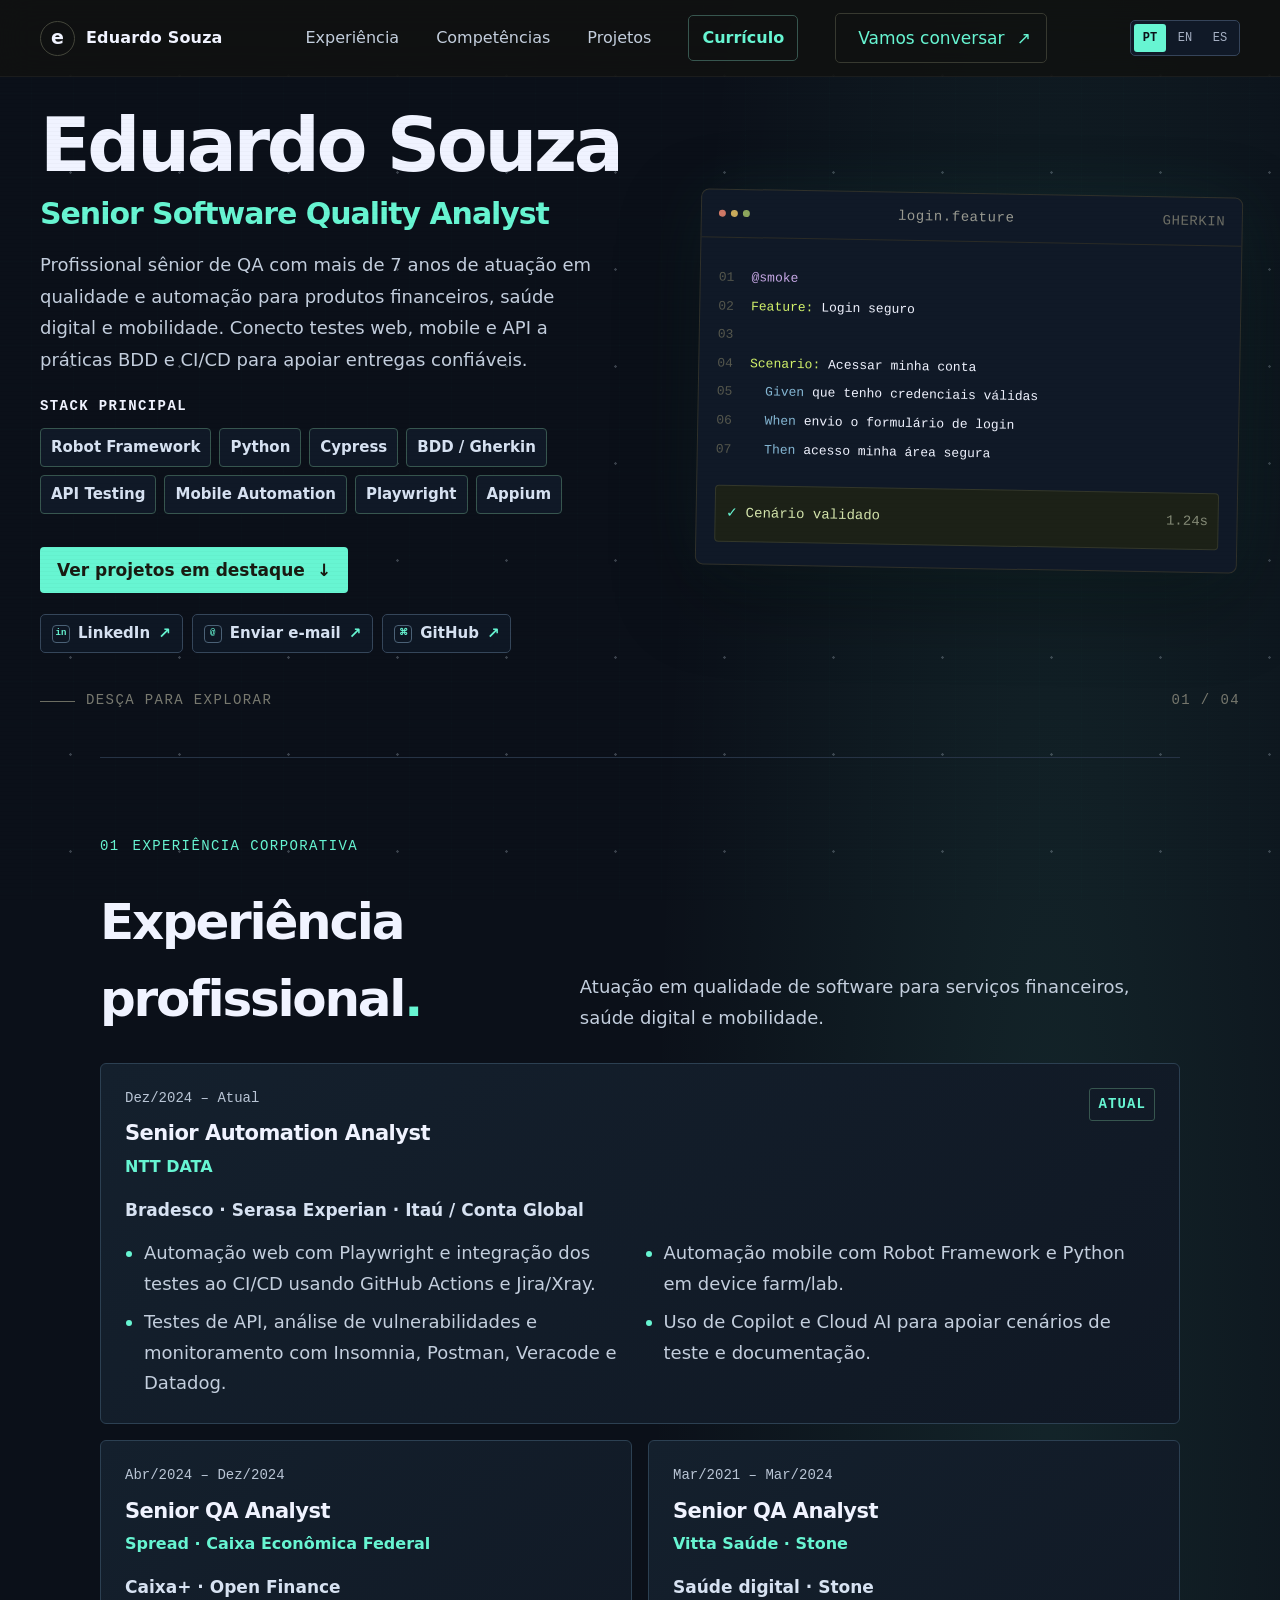
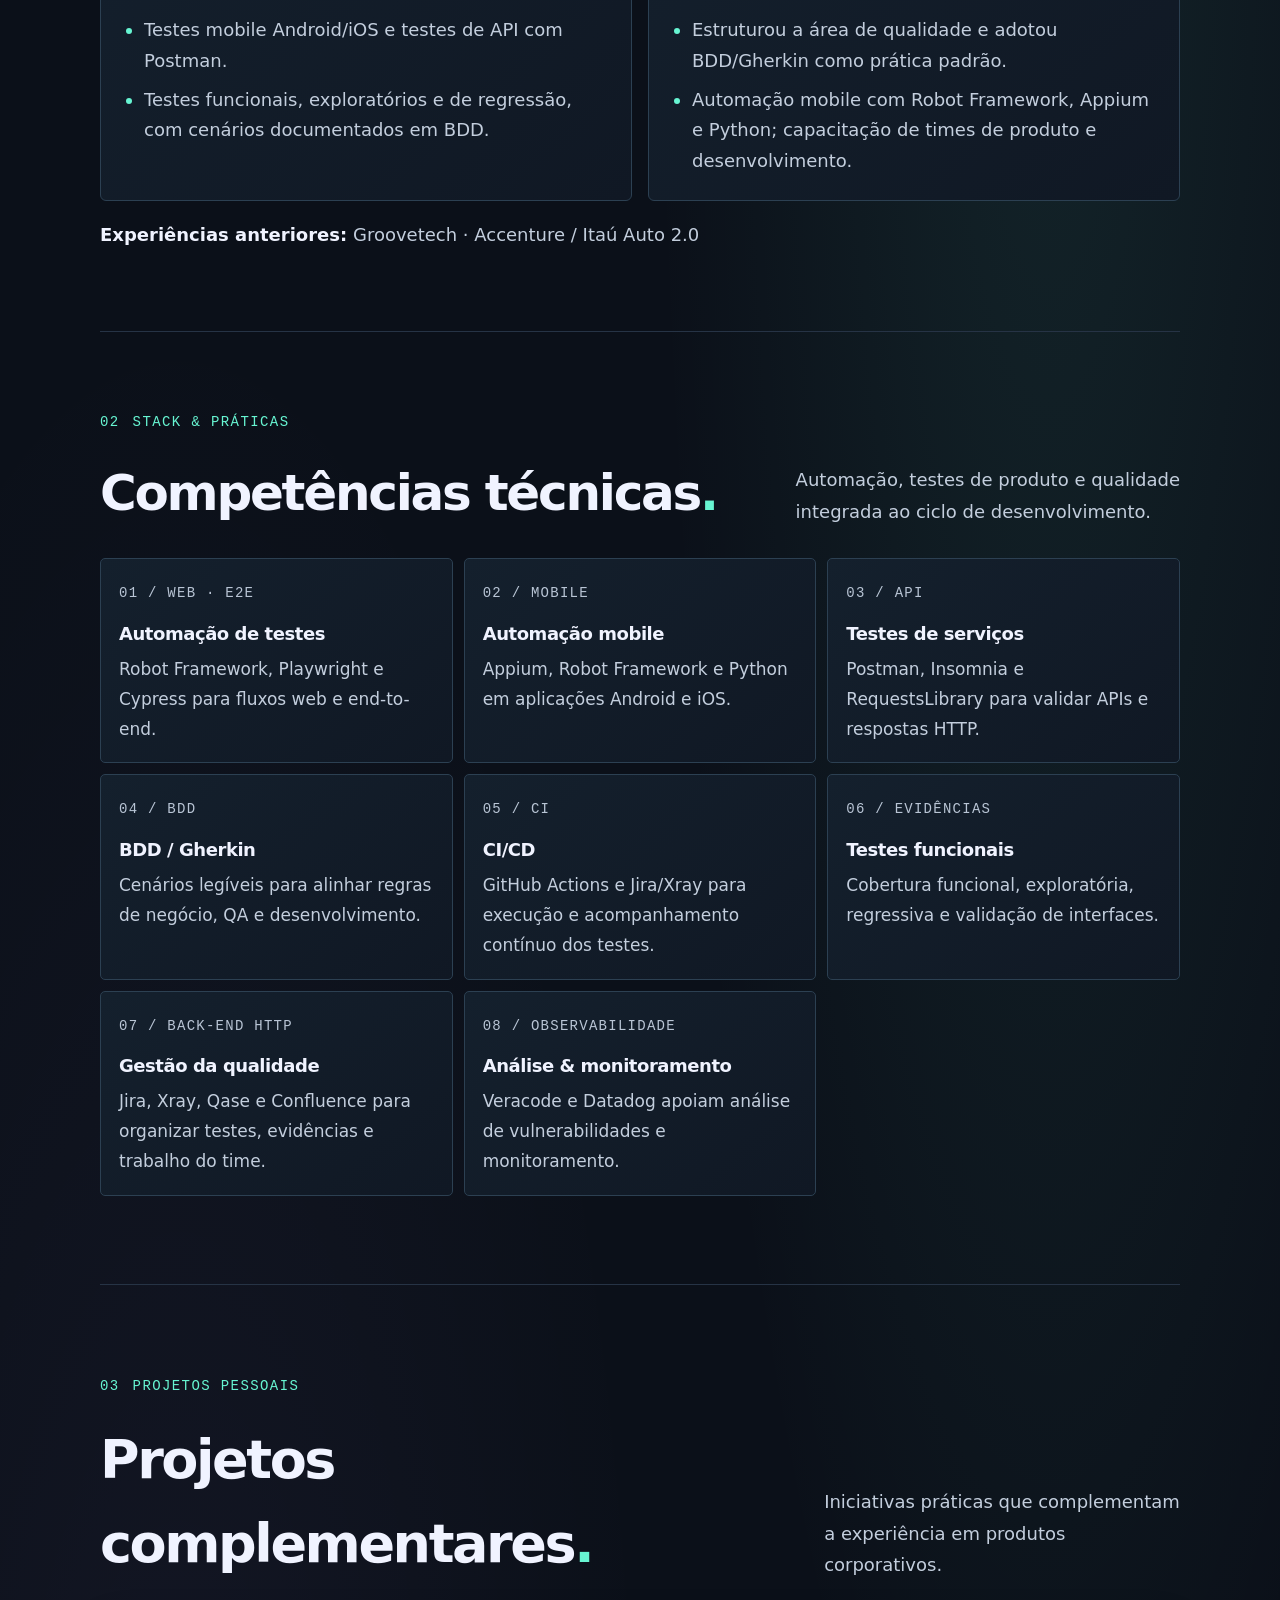
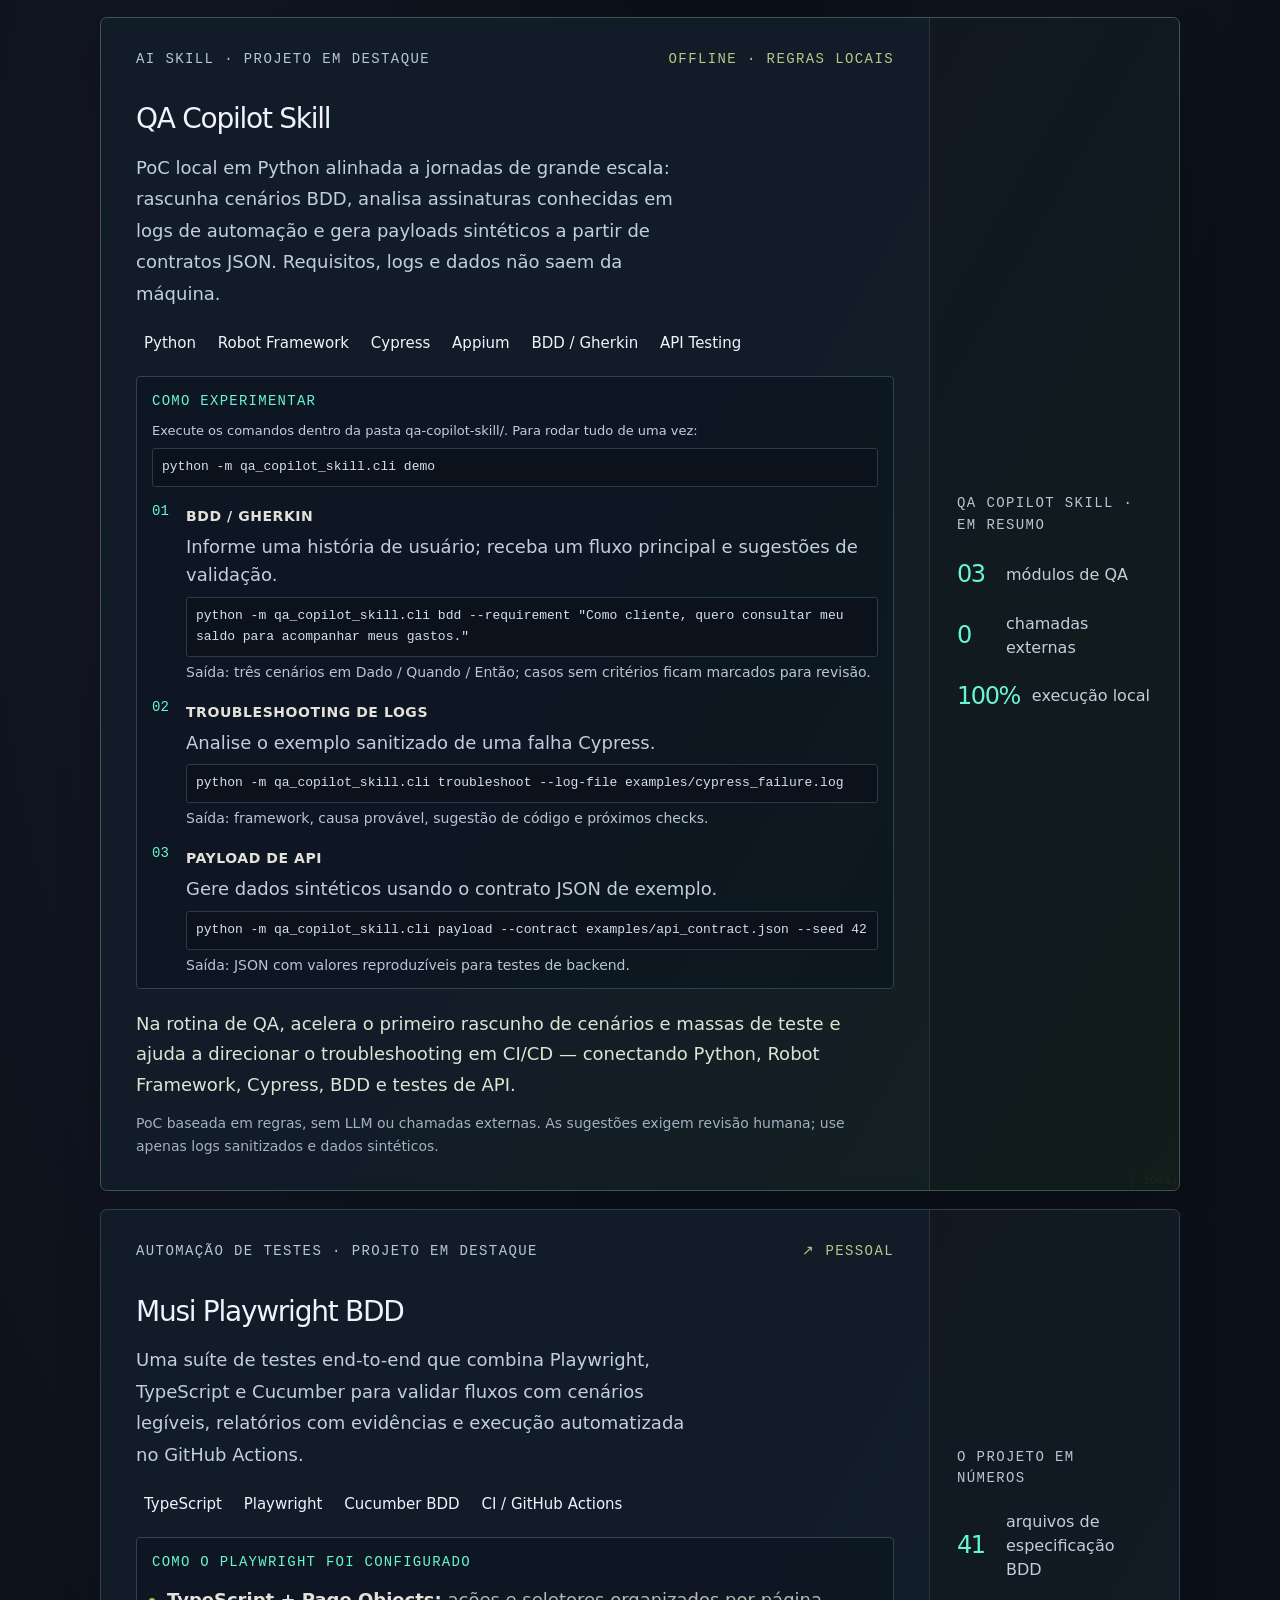
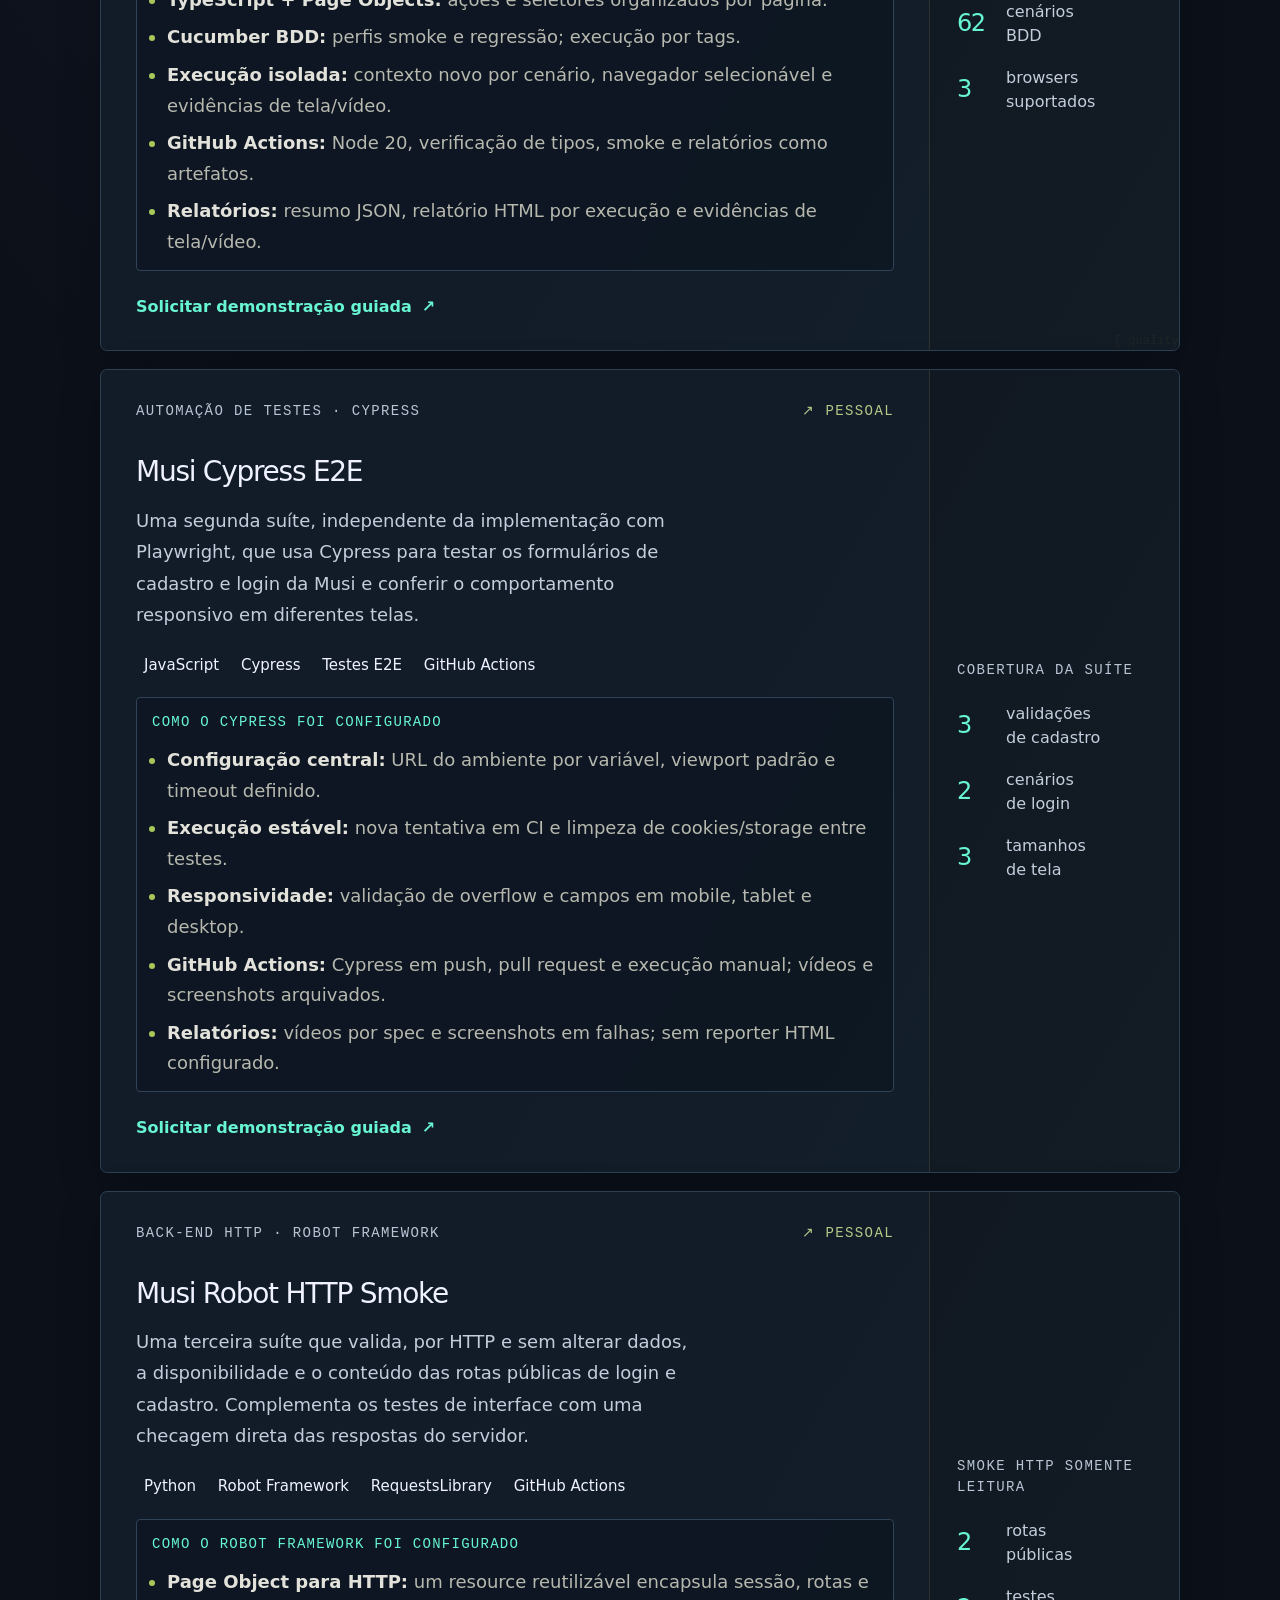
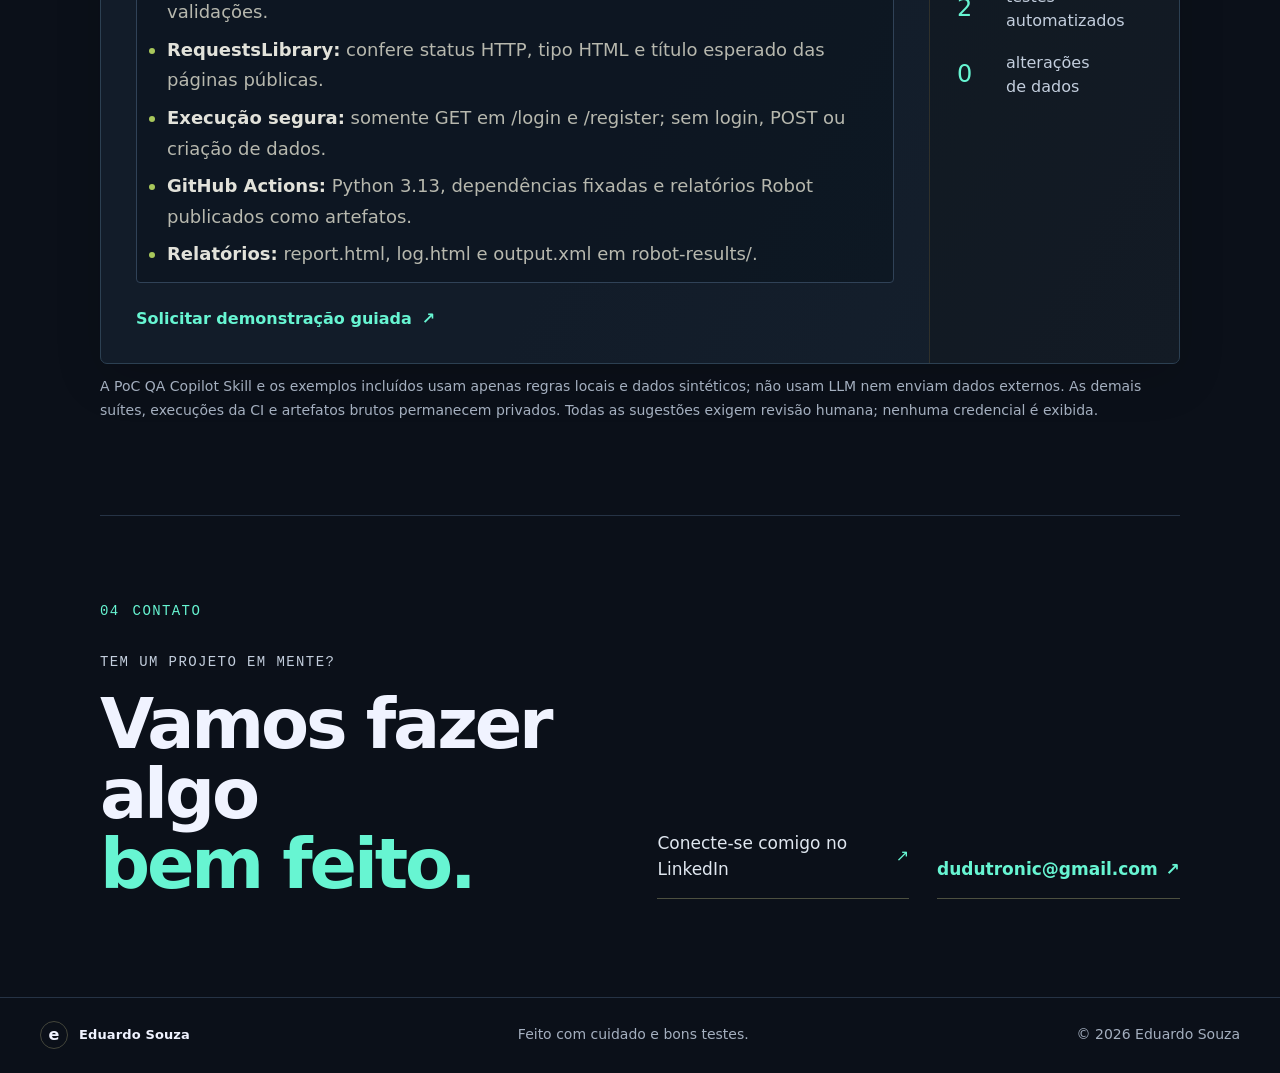
==== commit 99a8d215: "Remove selected hero details Co-authored-by: Copilot <223556219+Copilot@users.noreply.github.com>" ====
--- a/index.html
+++ b/index.html
@@ -19,7 +19,7 @@
     <header class="site-header">
       <nav class="navigation shell" aria-label="Navegação principal" data-i18n-aria="navLabel">
         <a class="wordmark" href="#inicio" aria-label="Eduardo Souza, início" data-i18n-aria="homeLabel">
-          <span class="wordmark-mark" aria-hidden="true">e<span>.</span></span>
+          <span class="wordmark-mark" aria-hidden="true">e</span>
           <span class="wordmark-name">Eduardo Souza</span>
         </a>
         <div class="navigation-links" id="navigation-links">
@@ -52,7 +52,6 @@
     <main id="conteudo">
       <section class="hero shell" id="inicio" aria-labelledby="hero-title">
         <div class="hero-copy">
-          <p class="eyebrow"><span class="status-dot"></span> <span data-i18n="heroEyebrow">MAIS DE 7 ANOS · QA & AUTOMAÇÃO</span></p>
           <h1 id="hero-title" data-i18n="heroTitle">Eduardo Souza</h1>
           <p class="hero-role" data-i18n="heroRole">Senior Software Quality Analyst</p>
           <p class="hero-description" data-i18n="heroDescription">
@@ -497,7 +496,7 @@
     <footer class="site-footer">
       <div class="footer-inner shell">
         <a class="wordmark footer-wordmark" href="#inicio" aria-label="Eduardo Souza, início" data-i18n-aria="homeLabel">
-          <span class="wordmark-mark" aria-hidden="true">e<span>.</span></span>
+          <span class="wordmark-mark" aria-hidden="true">e</span>
           <span class="wordmark-name">Eduardo Souza</span>
         </a>
         <p data-i18n="footerNote">Feito com cuidado e bons testes.</p>
--- a/styles.css
+++ b/styles.css
@@ -148,10 +148,6 @@
   font-weight: 700;
 }
 
-.wordmark-mark span {
-  color: var(--accent);
-}
-
 .wordmark-name {
   font-size: 14px;
   font-weight: 600;
@@ -274,14 +270,6 @@
   gap: 10px;
   margin: 0 0 22px;
   color: #bbbdaf;
-}
-
-.status-dot {
-  width: 7px;
-  height: 7px;
-  border-radius: 50%;
-  background: var(--accent);
-  box-shadow: 0 0 12px rgb(211 243 107 / 40%);
 }
 
 .hero h1,
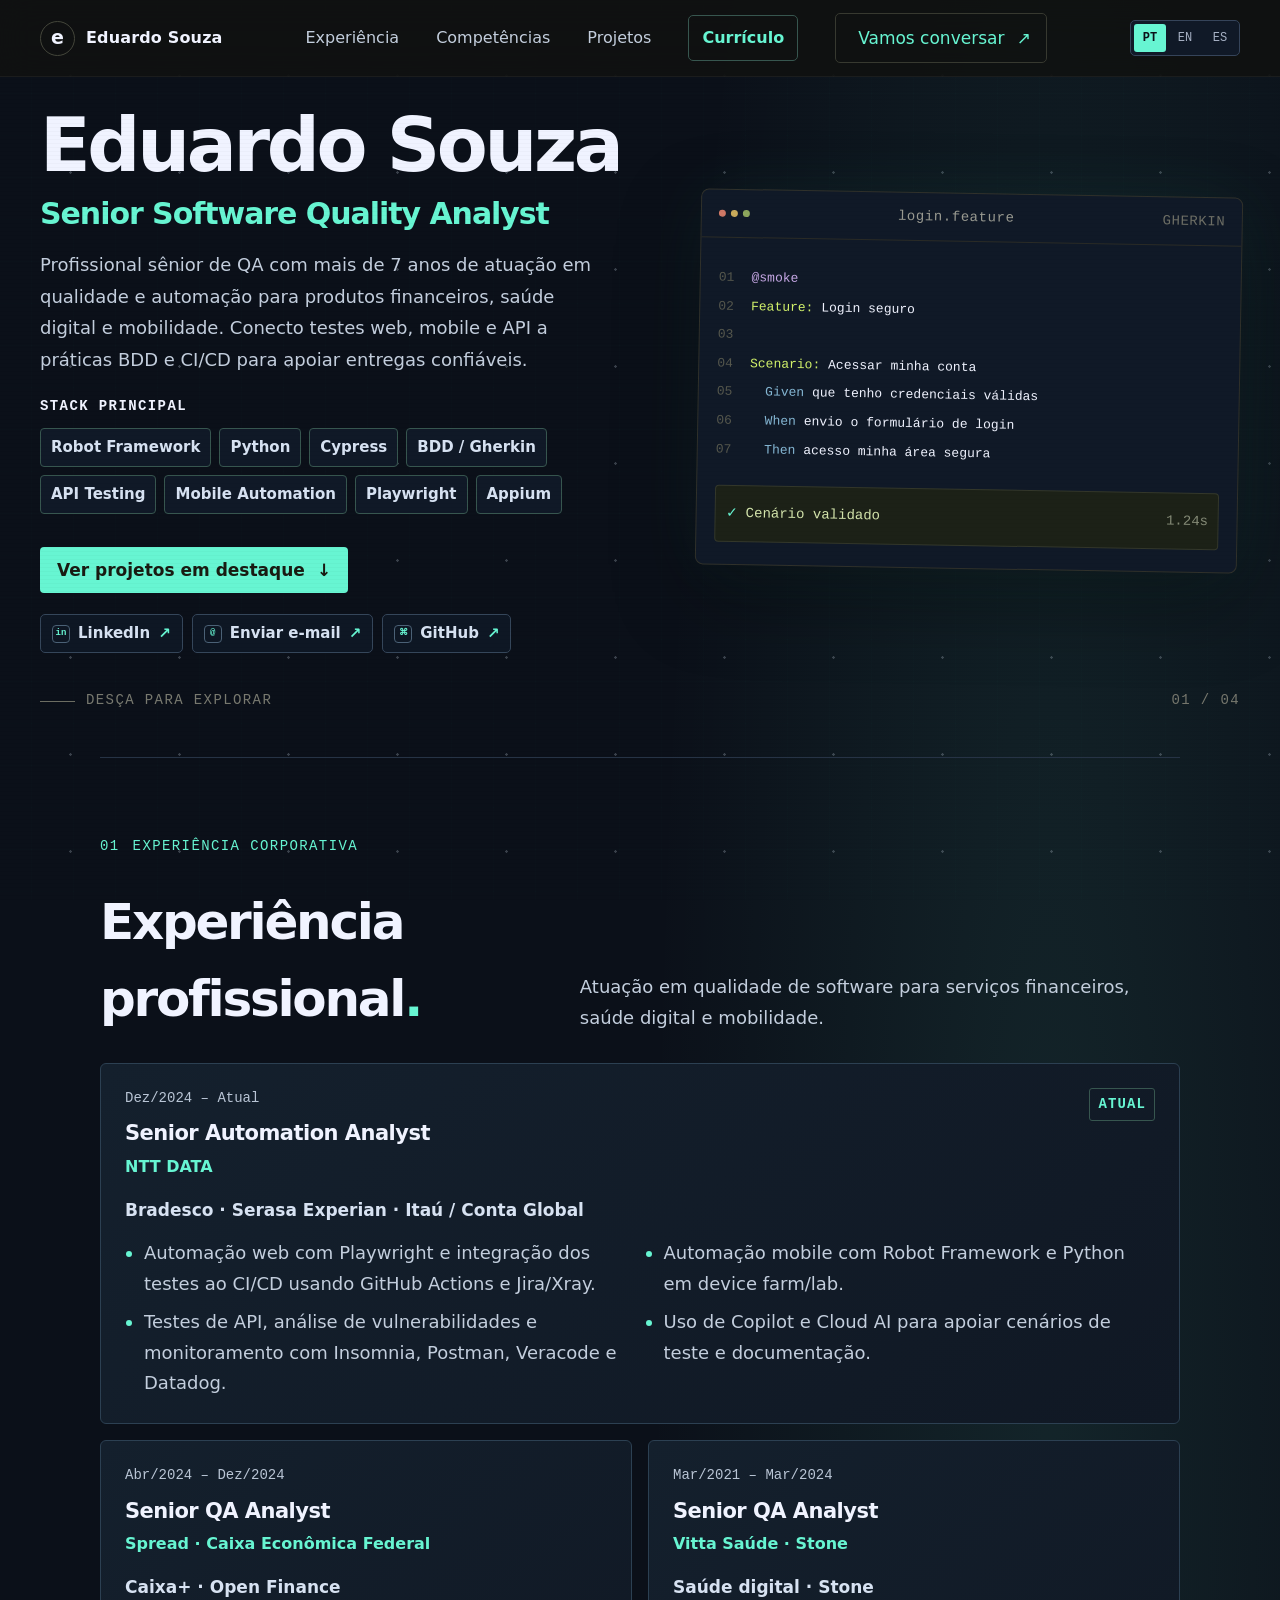
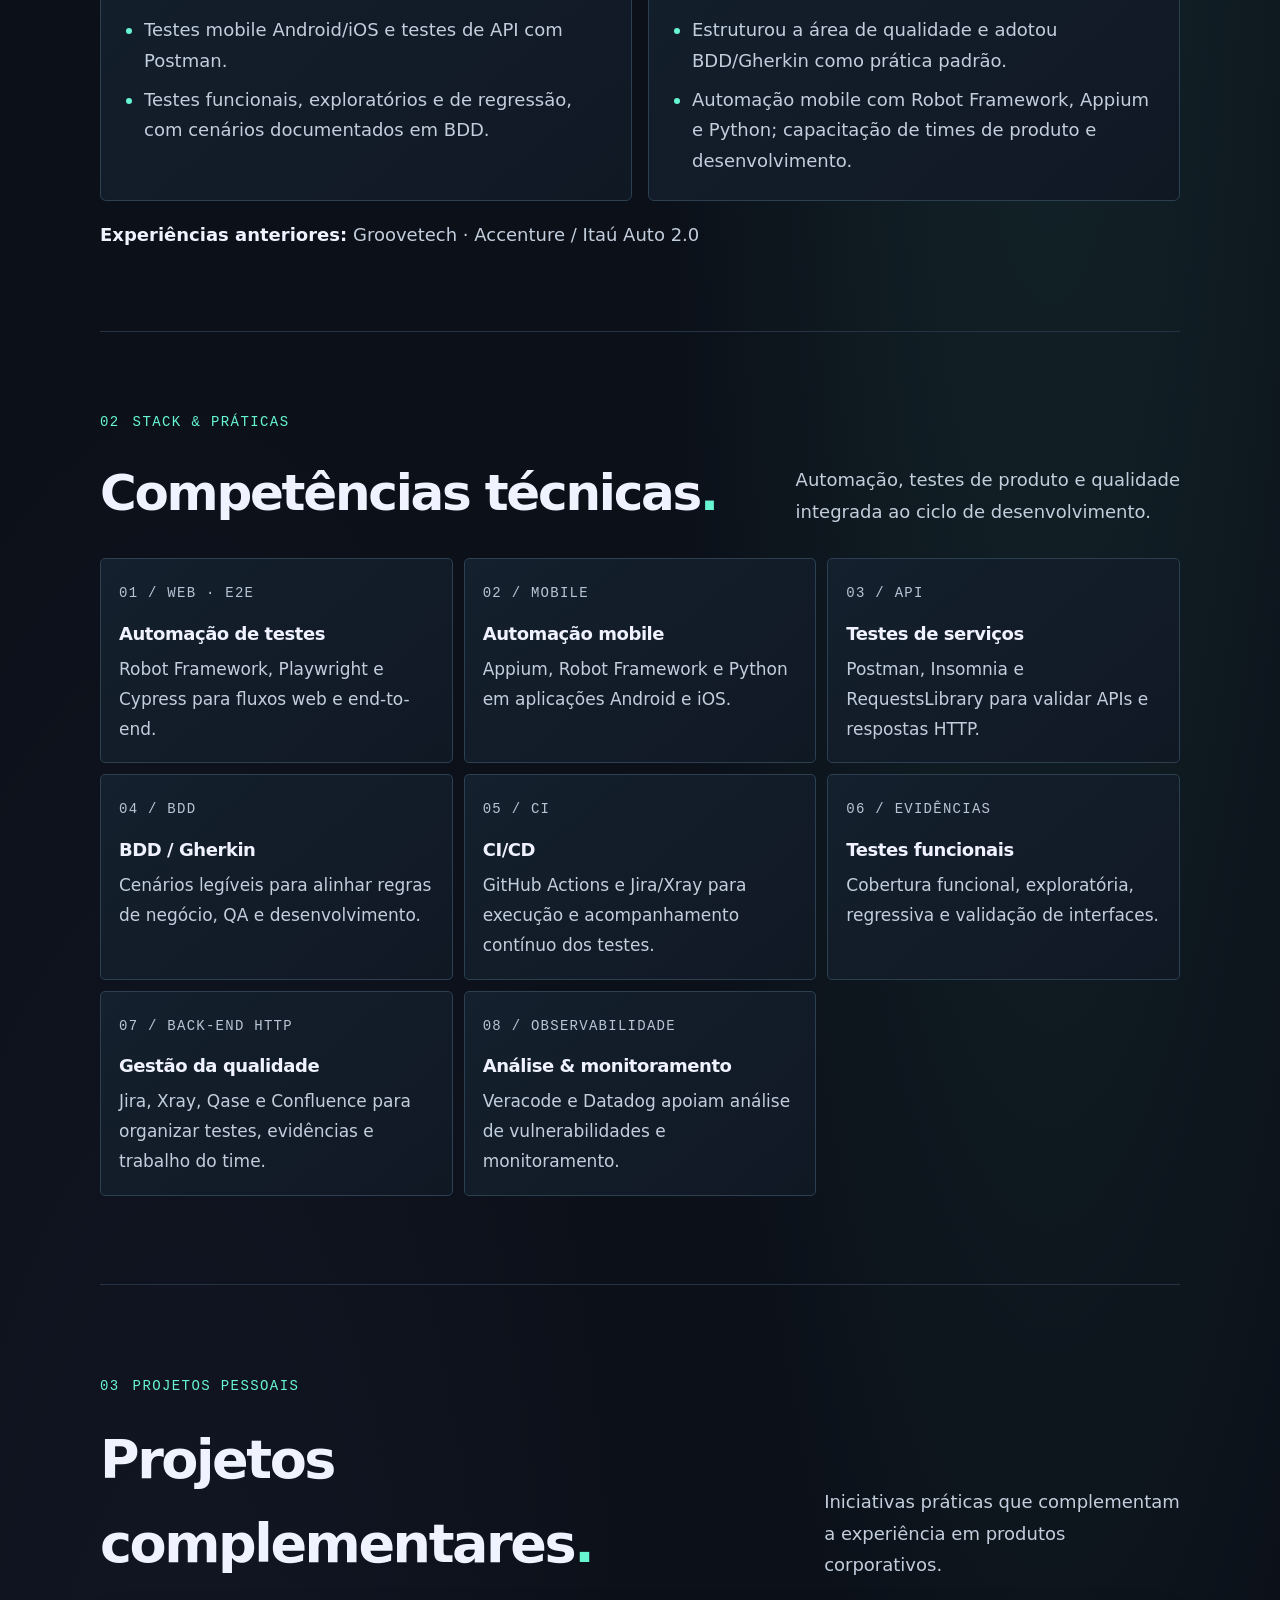
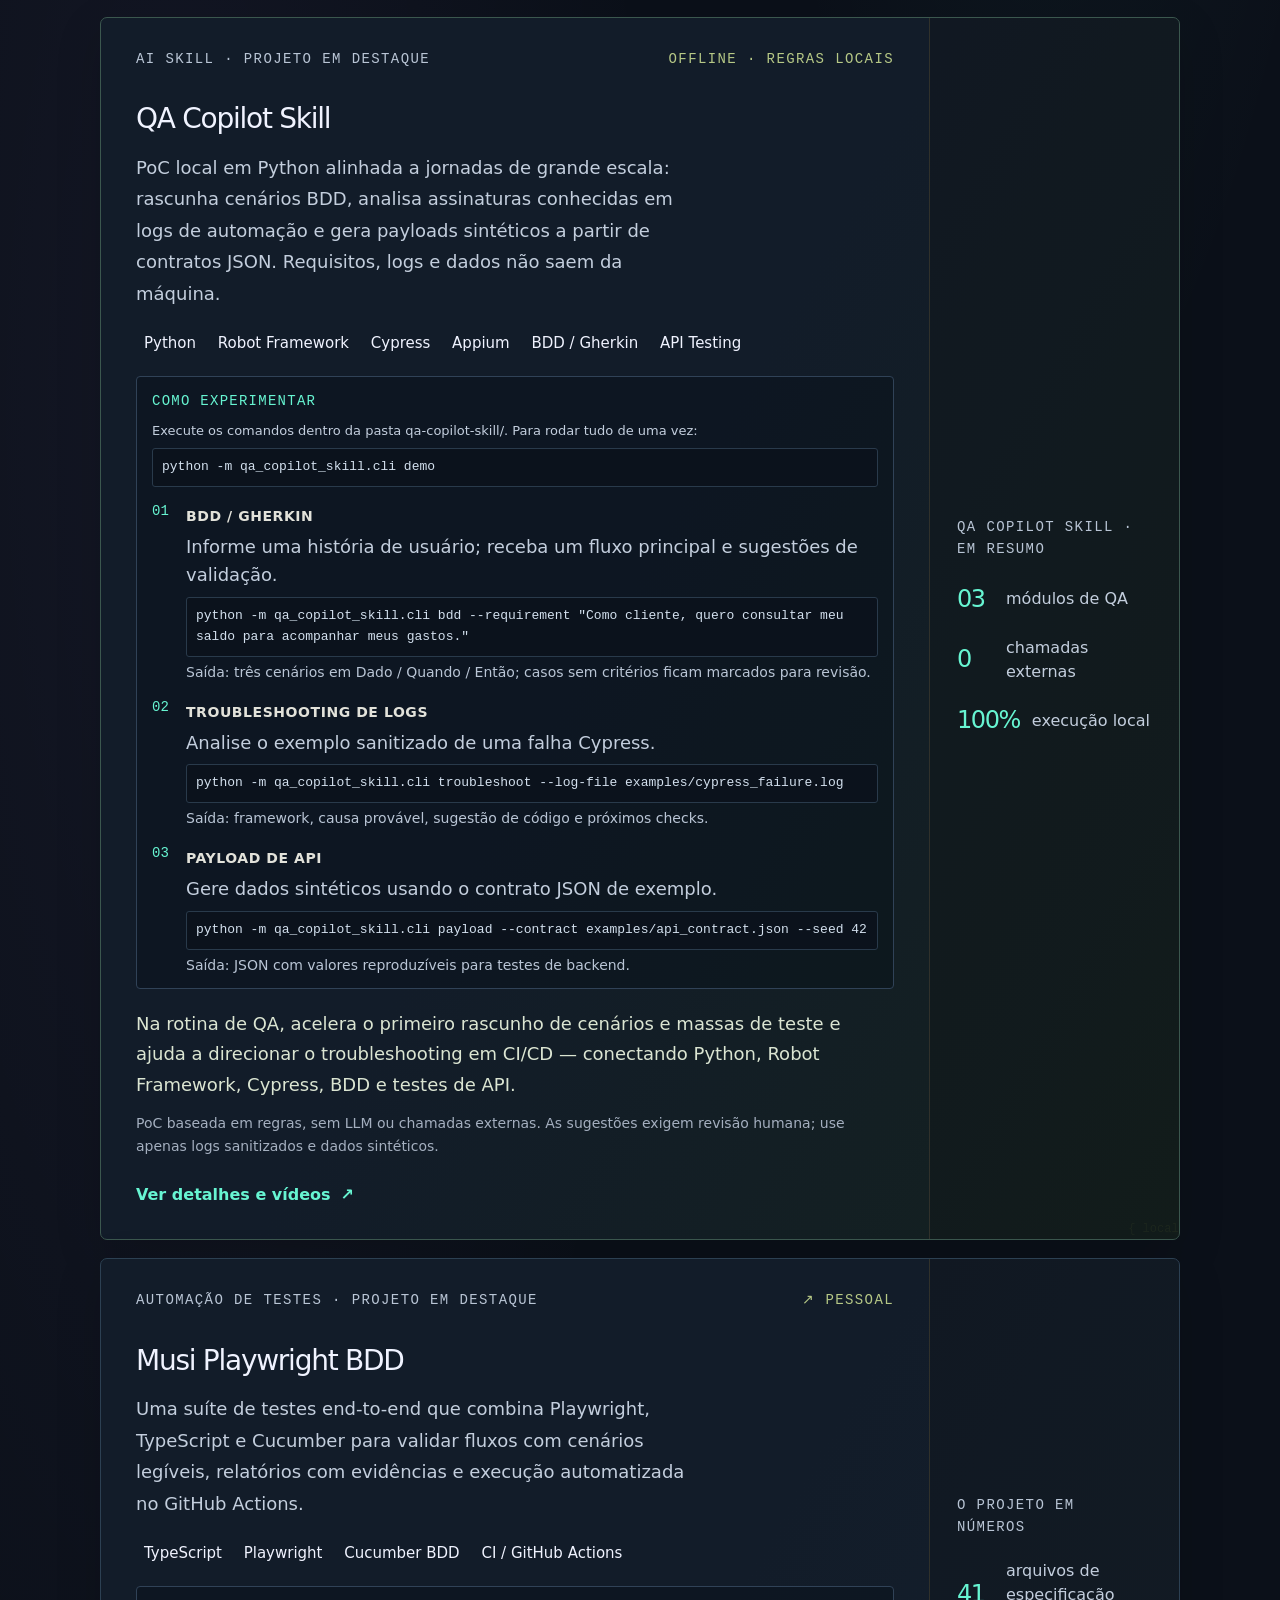
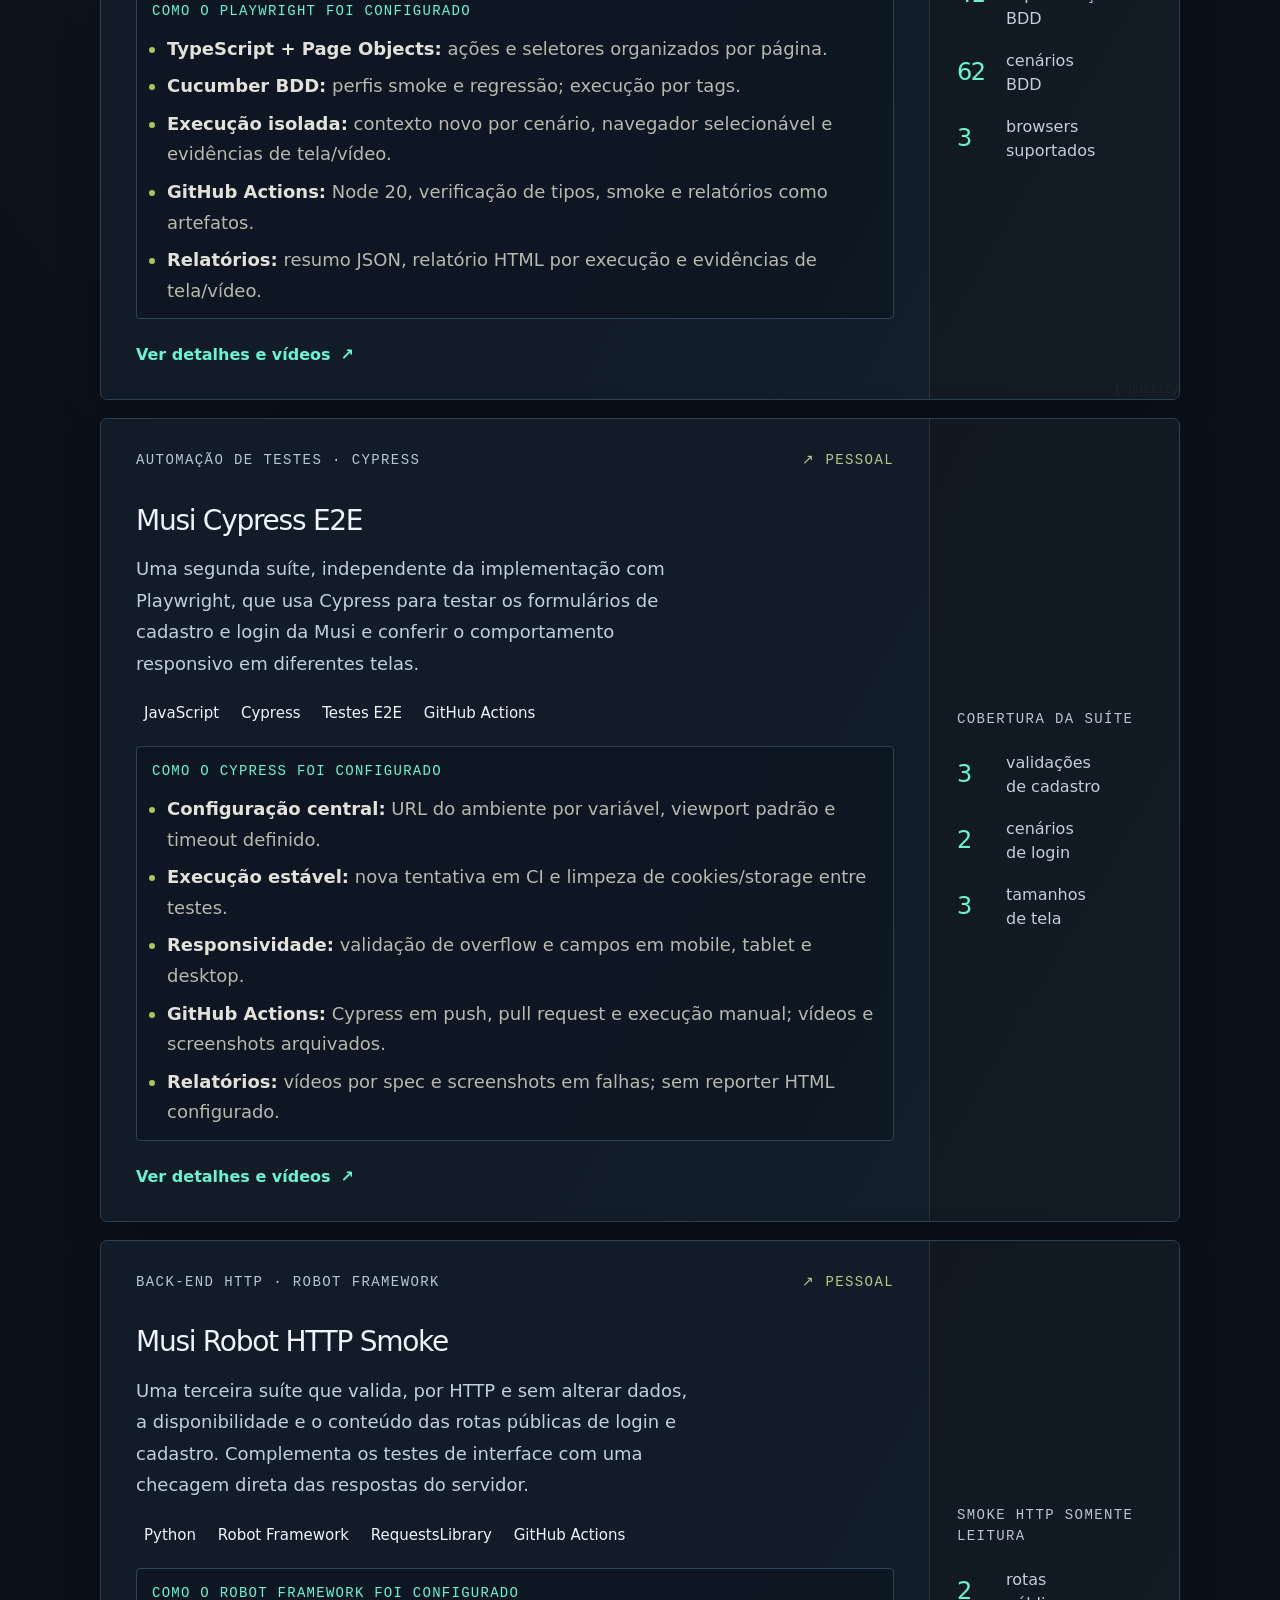
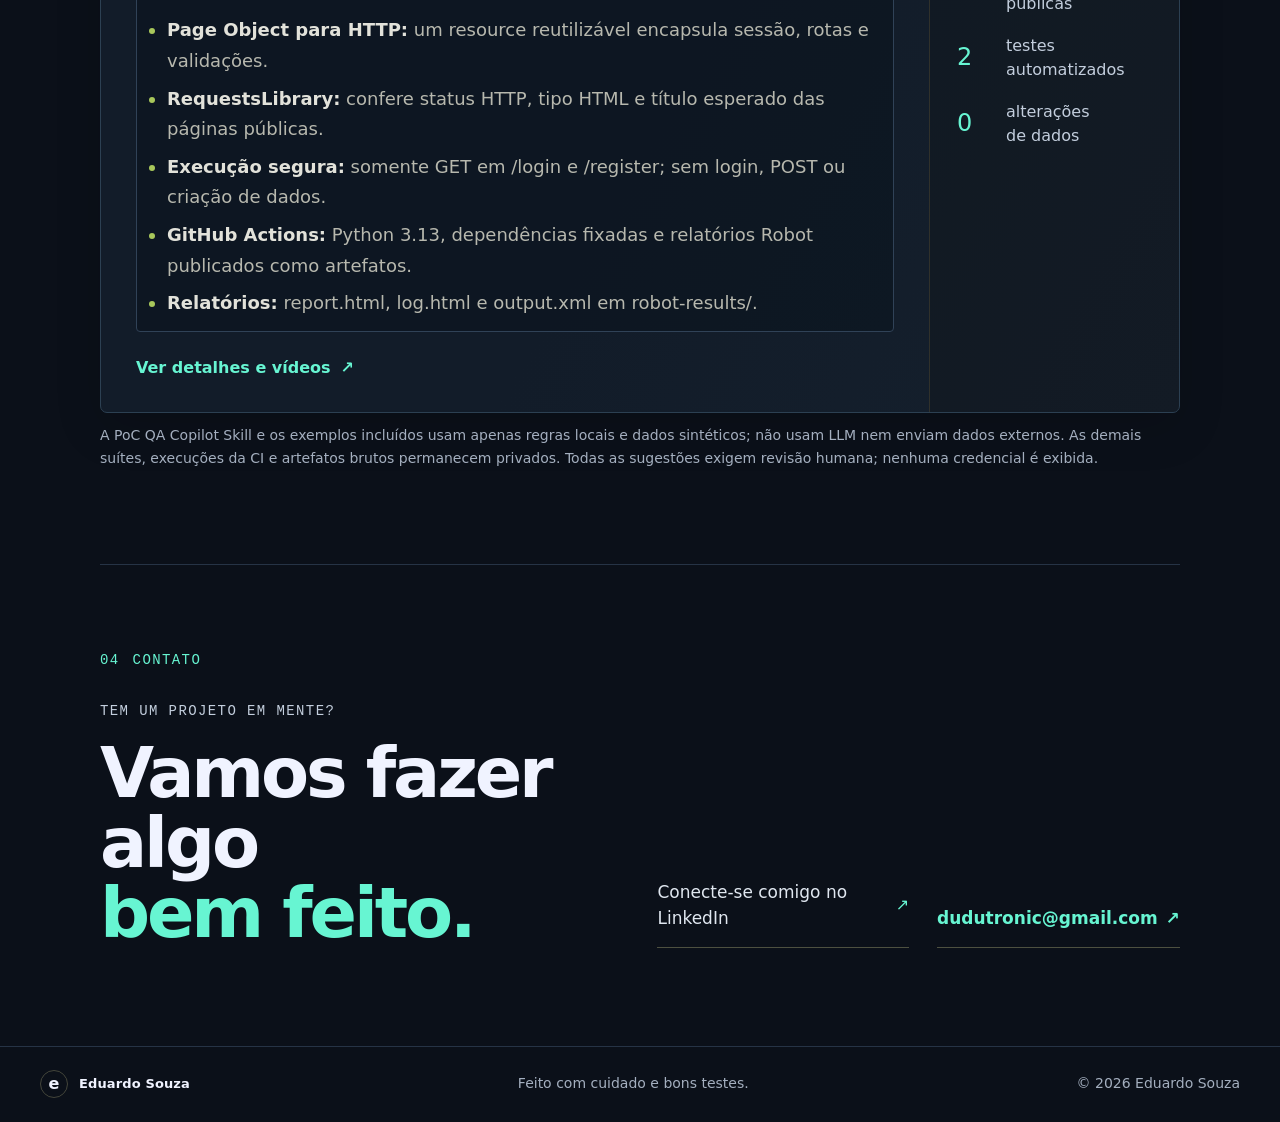
==== commit 17f9642d: "Add detailed project pages and walkthrough videos Co-authored-by: Copilot <223556219+Copilot@users.n" ====
--- a/index.html
+++ b/index.html
@@ -10,8 +10,8 @@
     <meta name="theme-color" content="#0b1019">
     <title>Eduardo Souza — Senior Software Quality Analyst</title>
     <link rel="icon" href="favicon.svg" type="image/svg+xml">
-    <link rel="stylesheet" href="styles.css?v=corporate-profile-v5">
-    <script src="script.js?v=corporate-profile-v5" defer></script>
+    <link rel="stylesheet" href="styles.css?v=corporate-profile-v6">
+    <script src="script.js?v=corporate-profile-v6" defer></script>
   </head>
   <body>
     <a class="skip-link" href="#conteudo" data-i18n="skip">Pular para o conteúdo</a>
@@ -240,7 +240,7 @@
               <span class="project-category" data-i18n="copilotCategory">AI SKILL · PROJETO EM DESTAQUE</span>
               <span class="project-stars" data-i18n="copilotMode">OFFLINE · HEURÍSTICAS LOCAIS</span>
             </div>
-            <h3 id="copilot-title">QA Copilot Skill</h3>
+            <h3 id="copilot-title"><a class="project-title-link" href="project.html?id=qa-copilot">QA Copilot Skill</a></h3>
             <p class="project-description" data-i18n="copilotDescription">
               PoC local em Python para rascunhar cenários BDD, analisar assinaturas
               conhecidas em logs de automação e gerar payloads sintéticos a partir
@@ -297,6 +297,10 @@
               PoC baseada em regras, sem LLM ou chamadas externas. As sugestões
               exigem revisão humana; use apenas logs sanitizados e dados sintéticos.
             </p>
+            <a class="project-link" href="project.html?id=qa-copilot">
+              <span data-i18n="projectDetailsLink">Ver detalhes e vídeos</span>
+              <span aria-hidden="true">↗</span>
+            </a>
           </div>
           <div class="project-aside">
             <p class="aside-label" data-i18n="copilotStatsLabel">QA COPILOT SKILL · EM RESUMO</p>
@@ -322,7 +326,7 @@
               <span class="project-category" data-i18n="playwrightCategory">AUTOMAÇÃO DE TESTES · PROJETO EM DESTAQUE</span>
               <span class="project-stars" aria-label="Repositório pessoal" data-i18n-aria="personalRepo" data-i18n="personalRepo">↗ PESSOAL</span>
             </div>
-            <h3>Musi Playwright BDD</h3>
+            <h3><a class="project-title-link" href="project.html?id=playwright-bdd">Musi Playwright BDD</a></h3>
             <p class="project-description" data-i18n="playwrightDescription">
               Uma suíte de testes end-to-end que combina Playwright, TypeScript e
               Cucumber para validar fluxos com cenários legíveis, relatórios com
@@ -346,8 +350,8 @@
             </div>
             <a
               class="project-link"
-              href="mailto:dudutronic@gmail.com?subject=Solicitar%20demonstra%C3%A7%C3%A3o%20guiada%20Playwright"
-            ><span data-i18n="playwrightRepoLink">Explorar repositório</span> <span aria-hidden="true">↗</span></a>
+              href="project.html?id=playwright-bdd"
+            ><span data-i18n="projectDetailsLink">Ver detalhes e vídeos</span> <span aria-hidden="true">↗</span></a>
           </div>
 
           <div class="project-aside">
@@ -374,7 +378,7 @@
               <span class="project-category" data-i18n="cypressCategory">AUTOMAÇÃO DE TESTES · CYPRESS</span>
               <span class="project-stars" aria-label="Repositório pessoal" data-i18n-aria="personalRepo" data-i18n="personalRepo">↗ PESSOAL</span>
             </div>
-            <h3>Musi Cypress E2E</h3>
+            <h3><a class="project-title-link" href="project.html?id=cypress-e2e">Musi Cypress E2E</a></h3>
             <p class="project-description" data-i18n="cypressDescription">
               Uma segunda suíte, independente da implementação com Playwright,
               que usa Cypress para testar os formulários de cadastro e login da
@@ -398,8 +402,8 @@
             </div>
             <a
               class="project-link"
-              href="mailto:dudutronic@gmail.com?subject=Solicitar%20demonstra%C3%A7%C3%A3o%20guiada%20Cypress"
-            ><span data-i18n="cypressRepoLink">Explorar repositório Cypress</span> <span aria-hidden="true">↗</span></a>
+              href="project.html?id=cypress-e2e"
+            ><span data-i18n="projectDetailsLink">Ver detalhes e vídeos</span> <span aria-hidden="true">↗</span></a>
           </div>
 
           <div class="project-aside">
@@ -424,7 +428,7 @@
               <span class="project-category" data-i18n="robotCategory">BACK-END HTTP · ROBOT FRAMEWORK</span>
               <span class="project-stars" aria-label="Repositório pessoal" data-i18n-aria="personalRepo" data-i18n="personalRepo">↗ PESSOAL</span>
             </div>
-            <h3>Musi Robot HTTP Smoke</h3>
+            <h3><a class="project-title-link" href="project.html?id=robot-http-smoke">Musi Robot HTTP Smoke</a></h3>
             <p class="project-description" data-i18n="robotDescription">
               Uma terceira suíte que valida, por HTTP e sem alterar dados, a
               disponibilidade e o conteúdo das rotas públicas de login e
@@ -449,8 +453,8 @@
             </div>
             <a
               class="project-link"
-              href="mailto:dudutronic@gmail.com?subject=Solicitar%20demonstra%C3%A7%C3%A3o%20guiada%20Robot%20Framework"
-            ><span data-i18n="robotRepoLink">Explorar projeto Robot Framework</span> <span aria-hidden="true">↗</span></a>
+              href="project.html?id=robot-http-smoke"
+            ><span data-i18n="projectDetailsLink">Ver detalhes e vídeos</span> <span aria-hidden="true">↗</span></a>
           </div>
 
           <div class="project-aside">
--- a/styles.css
+++ b/styles.css
@@ -815,6 +815,15 @@
   letter-spacing: -0.045em;
 }
 
+.project-title-link {
+  color: inherit;
+  transition: color 160ms ease;
+}
+
+.project-title-link:hover {
+  color: var(--accent);
+}
+
 .project-description {
   max-width: 555px;
   font-size: 15px;
@@ -954,6 +963,293 @@
   color: #e1fd92;
 }
 
+.project-detail {
+  padding-top: 40px;
+  padding-bottom: 90px;
+}
+
+.project-detail-back {
+  display: inline-flex;
+  margin-bottom: 28px;
+  color: var(--accent);
+  font-size: 14px;
+}
+
+.project-detail-back:hover {
+  color: #e1fd92;
+}
+
+.project-detail-heading {
+  max-width: 860px;
+  margin-bottom: 34px;
+}
+
+.project-detail-heading .section-label {
+  margin-bottom: 12px;
+}
+
+.project-detail-heading h1 {
+  margin: 0;
+  font-size: clamp(42px, 6vw, 68px);
+  font-weight: 600;
+  letter-spacing: -0.05em;
+  line-height: 1.08;
+}
+
+.project-detail-summary {
+  max-width: 760px;
+  margin: 17px 0 0;
+  color: var(--muted);
+  font-size: 18px;
+  line-height: 1.75;
+}
+
+.project-detail-tags {
+  display: flex;
+  flex-wrap: wrap;
+  gap: 8px;
+  margin-top: 22px;
+}
+
+.project-detail-tags span {
+  padding: 6px 10px;
+  border: 1px solid #35445a;
+  border-radius: 999px;
+  color: #c3cedd;
+  font-family: var(--mono);
+  font-size: 11px;
+}
+
+.project-detail-video,
+.project-detail-panel,
+.project-ci-section,
+.project-contact-panel {
+  border: 1px solid #2c4052;
+  border-radius: 7px;
+  background: linear-gradient(120deg, #121c29 55%, #15202d);
+  box-shadow: 0 15px 48px rgb(0 0 0 / 14%);
+}
+
+.project-detail-video {
+  padding: 24px;
+}
+
+.project-detail-section-heading {
+  display: flex;
+  align-items: center;
+  justify-content: space-between;
+  gap: 20px;
+  margin-bottom: 17px;
+}
+
+.project-detail-section-heading .section-label {
+  margin: 0 0 6px;
+}
+
+.project-detail-section-heading h2,
+.project-detail-panel h2 {
+  margin: 0;
+  font-size: 25px;
+  font-weight: 550;
+  letter-spacing: -0.035em;
+}
+
+.project-video-duration {
+  flex: 0 0 auto;
+  color: var(--accent);
+  font-family: var(--mono);
+  font-size: 10px;
+  letter-spacing: 0.1em;
+}
+
+.project-video-player {
+  display: block;
+  width: 100%;
+  max-height: 72vh;
+  aspect-ratio: 16 / 9;
+  border: 1px solid #27384b;
+  border-radius: 5px;
+  background: #070b11;
+  object-fit: contain;
+}
+
+.project-video-note,
+.project-detail-note {
+  margin: 13px 0 0;
+  color: var(--muted);
+  font-size: 13px;
+  line-height: 1.7;
+}
+
+.project-detail-grid {
+  display: grid;
+  grid-template-columns: repeat(2, minmax(0, 1fr));
+  gap: 18px;
+  margin-top: 18px;
+}
+
+.project-detail-panel {
+  padding: 25px;
+}
+
+.project-detail-panel > .section-label {
+  margin: 0 0 8px;
+}
+
+.project-detail-copy {
+  margin: 12px 0 0;
+  color: var(--muted);
+  line-height: 1.7;
+}
+
+.project-detail-steps {
+  display: grid;
+  gap: 12px;
+  margin: 18px 0 0;
+  padding: 0;
+  list-style: none;
+}
+
+.project-detail-steps li {
+  display: grid;
+  grid-template-columns: 30px minmax(0, 1fr);
+  gap: 10px;
+  color: #d3deed;
+  font-size: 14px;
+  line-height: 1.65;
+}
+
+.project-detail-step-number {
+  color: var(--accent);
+  font-family: var(--mono);
+  font-size: 11px;
+}
+
+.project-command-list {
+  display: grid;
+  gap: 13px;
+  margin-top: 16px;
+}
+
+.project-command-list p {
+  margin: 0 0 6px;
+  color: #d3deed;
+  font-size: 12px;
+  font-weight: 600;
+}
+
+.project-command-list pre {
+  margin: 0;
+  padding: 11px 12px;
+  overflow-x: auto;
+  border: 1px solid #293a4b;
+  border-radius: 4px;
+  background: #0b121c;
+  color: var(--accent);
+  font-family: var(--mono);
+  font-size: 12px;
+  line-height: 1.65;
+  white-space: pre-wrap;
+  overflow-wrap: anywhere;
+}
+
+.project-ci-section {
+  margin-top: 18px;
+  padding: 25px;
+  border-color: #3b574e;
+  background: linear-gradient(120deg, #121c29 48%, #14211f);
+}
+
+.project-ci-section > .project-detail-copy {
+  max-width: 900px;
+  margin: 0 0 18px;
+}
+
+.project-ci-steps {
+  grid-template-columns: repeat(2, minmax(0, 1fr));
+  column-gap: 24px;
+  margin-top: 22px;
+}
+
+.project-contact-panel {
+  display: flex;
+  align-items: center;
+  justify-content: space-between;
+  gap: 20px;
+  margin-top: 18px;
+  padding: 20px 25px;
+}
+
+.project-contact-panel p {
+  margin: 0;
+  color: var(--muted);
+  font-size: 14px;
+}
+
+.project-contact-panel .project-link {
+  flex: 0 0 auto;
+  margin: 0;
+}
+
+.project-detail-error {
+  margin: 12px 0 40px;
+  color: var(--muted);
+}
+
+@media (max-width: 760px) {
+  .project-detail {
+    padding-top: 24px;
+    padding-bottom: 65px;
+  }
+
+  .project-detail-back {
+    margin-bottom: 23px;
+  }
+
+  .project-detail-heading {
+    margin-bottom: 25px;
+  }
+
+  .project-detail-heading h1 {
+    font-size: clamp(38px, 11vw, 54px);
+  }
+
+  .project-detail-summary {
+    font-size: 16px;
+  }
+
+  .project-detail-video,
+  .project-detail-panel,
+  .project-ci-section {
+    padding: 18px;
+  }
+
+  .project-detail-section-heading h2,
+  .project-detail-panel h2 {
+    font-size: 21px;
+  }
+
+  .project-detail-grid,
+  .project-ci-steps {
+    grid-template-columns: 1fr;
+  }
+
+  .project-contact-panel {
+    align-items: flex-start;
+    flex-direction: column;
+    padding: 18px;
+  }
+}
+
+@media print {
+  .project-detail-back,
+  .project-detail-video,
+  .project-ci-section,
+  .project-contact-panel .project-link {
+    display: none !important;
+  }
+}
+
 .project-aside {
   position: relative;
   display: flex;
